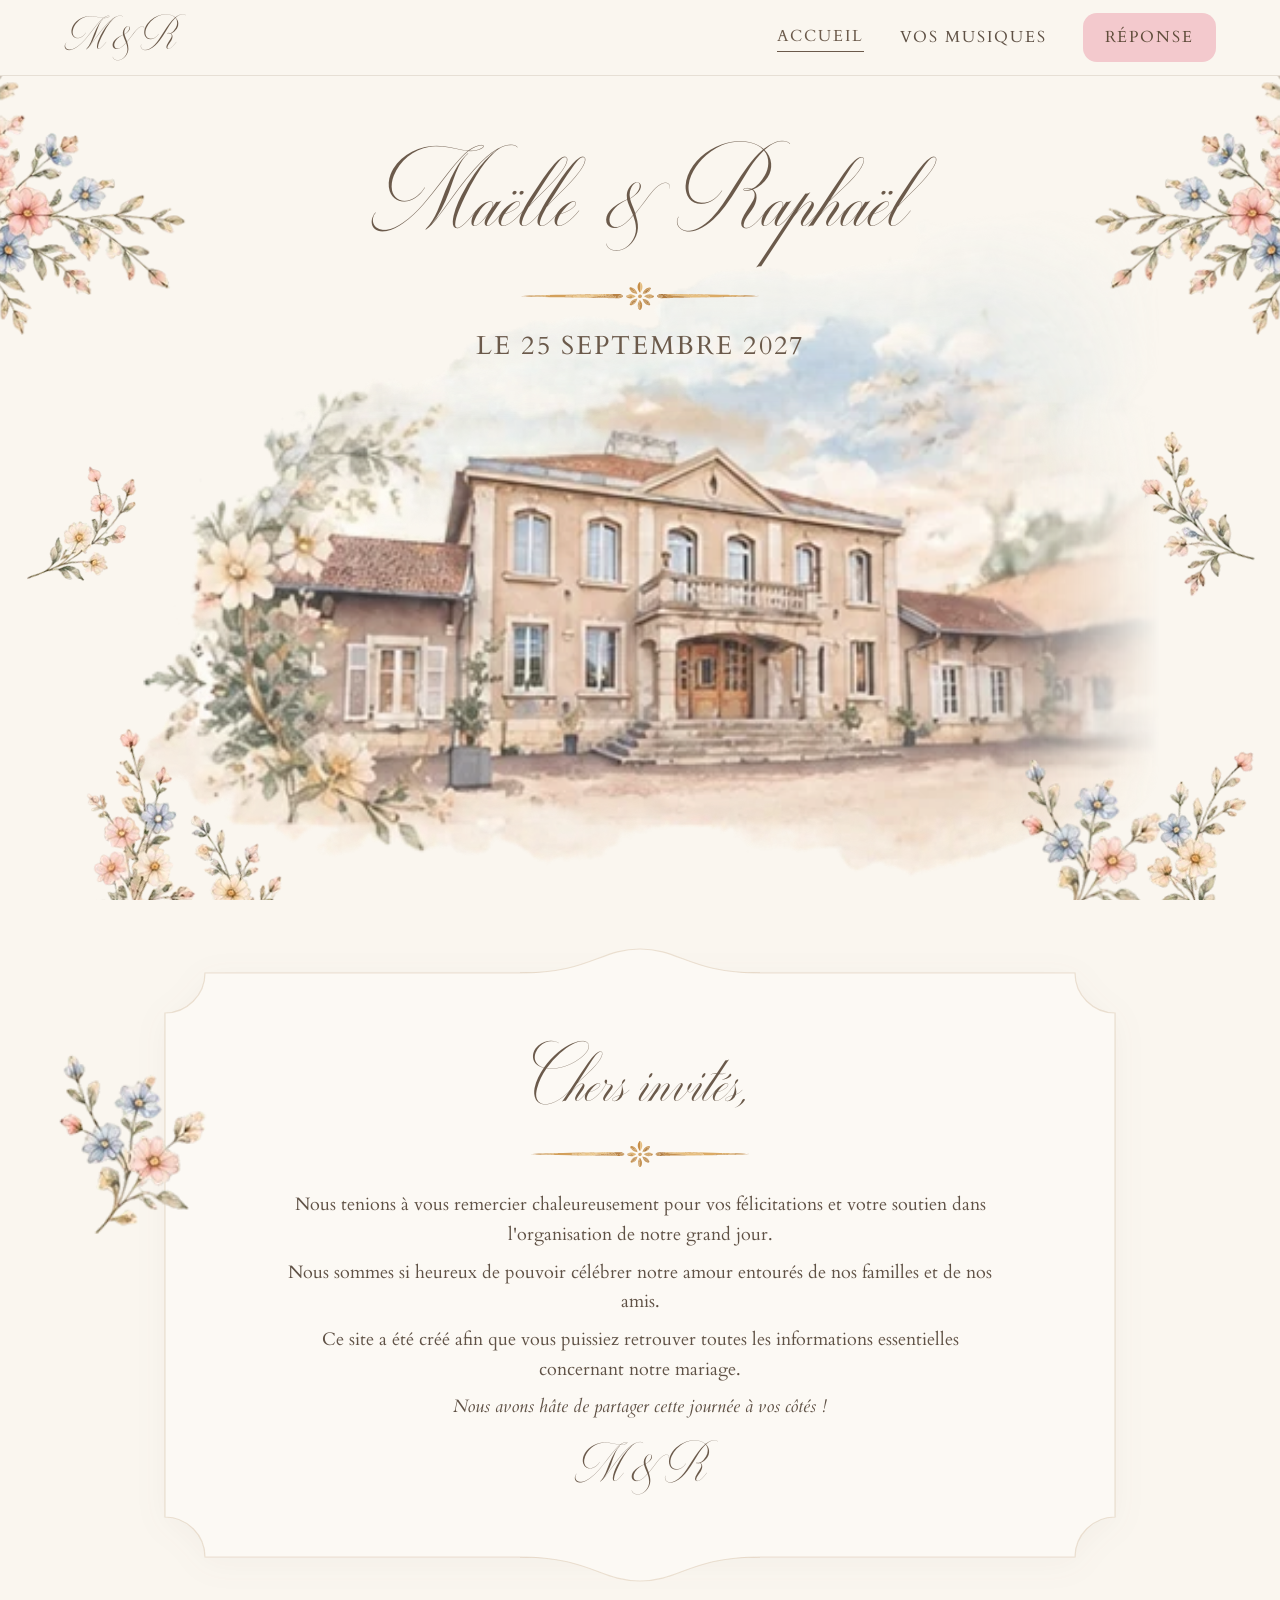
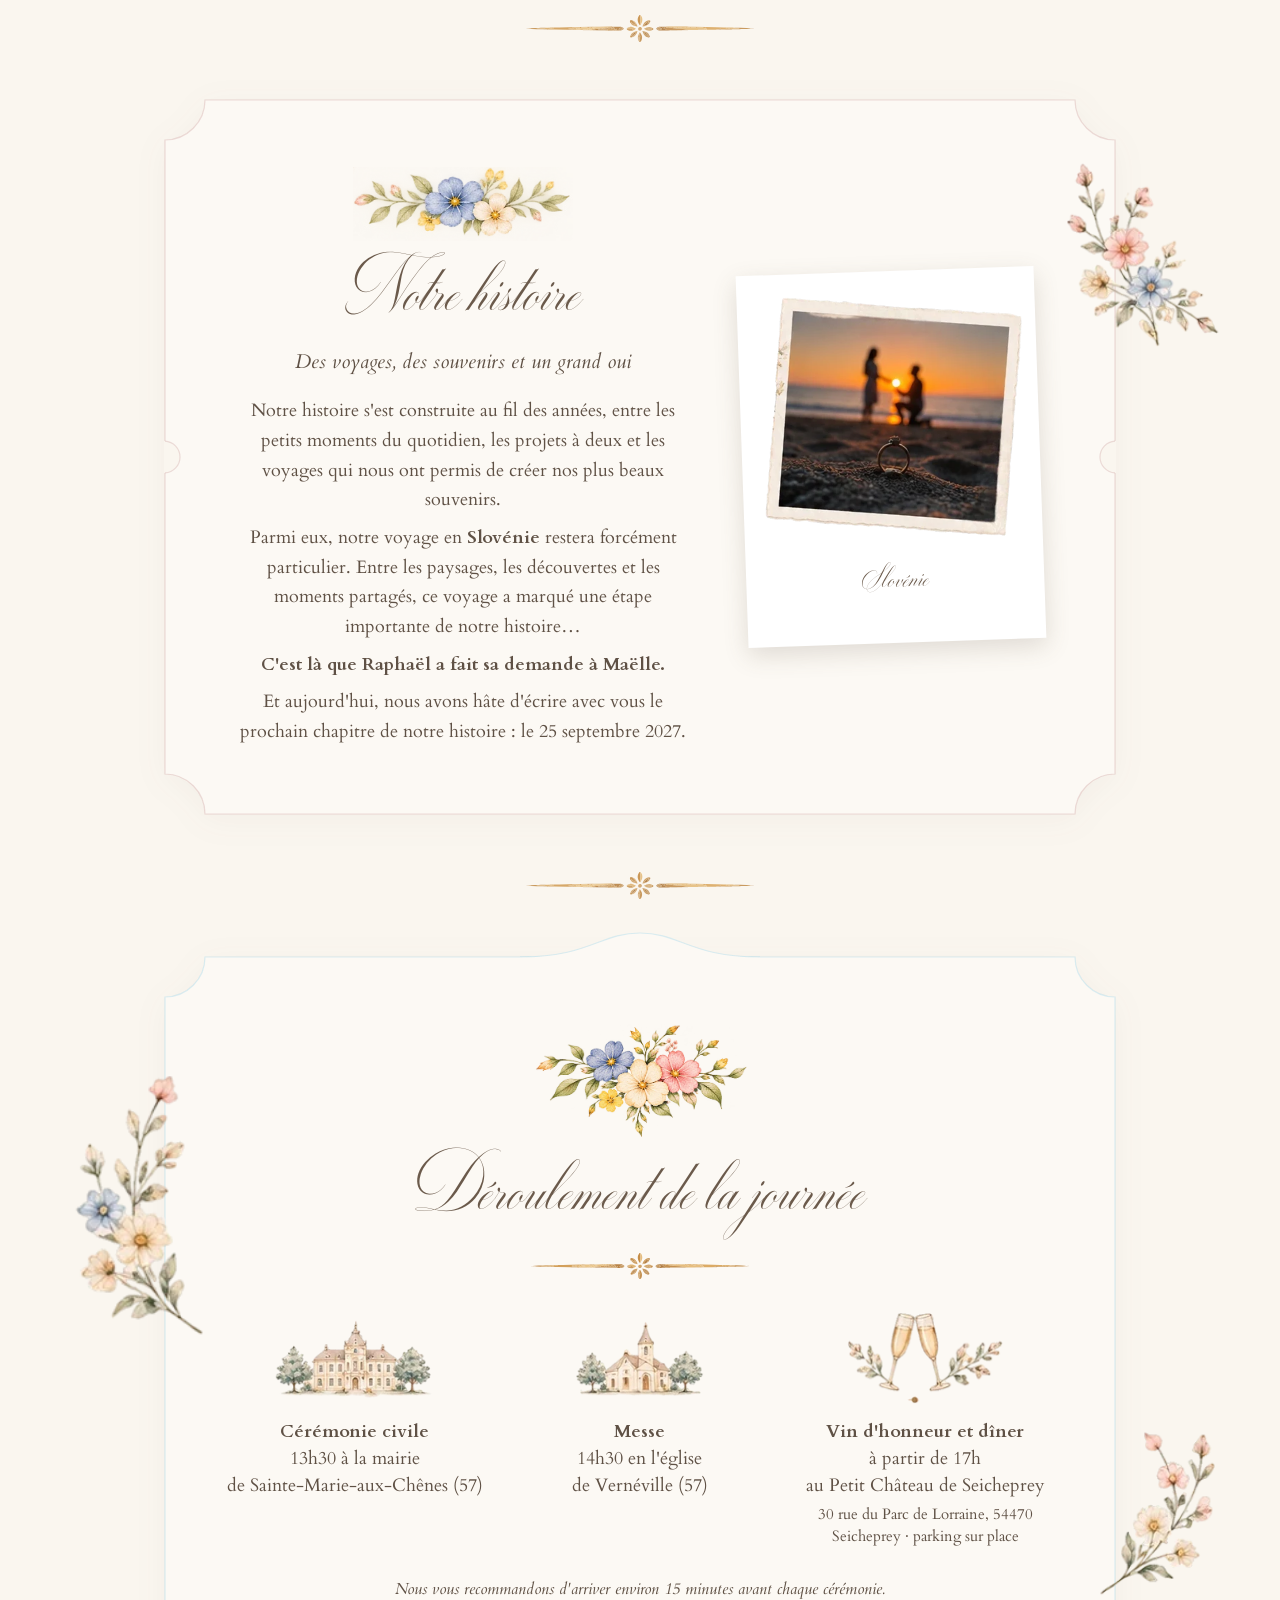
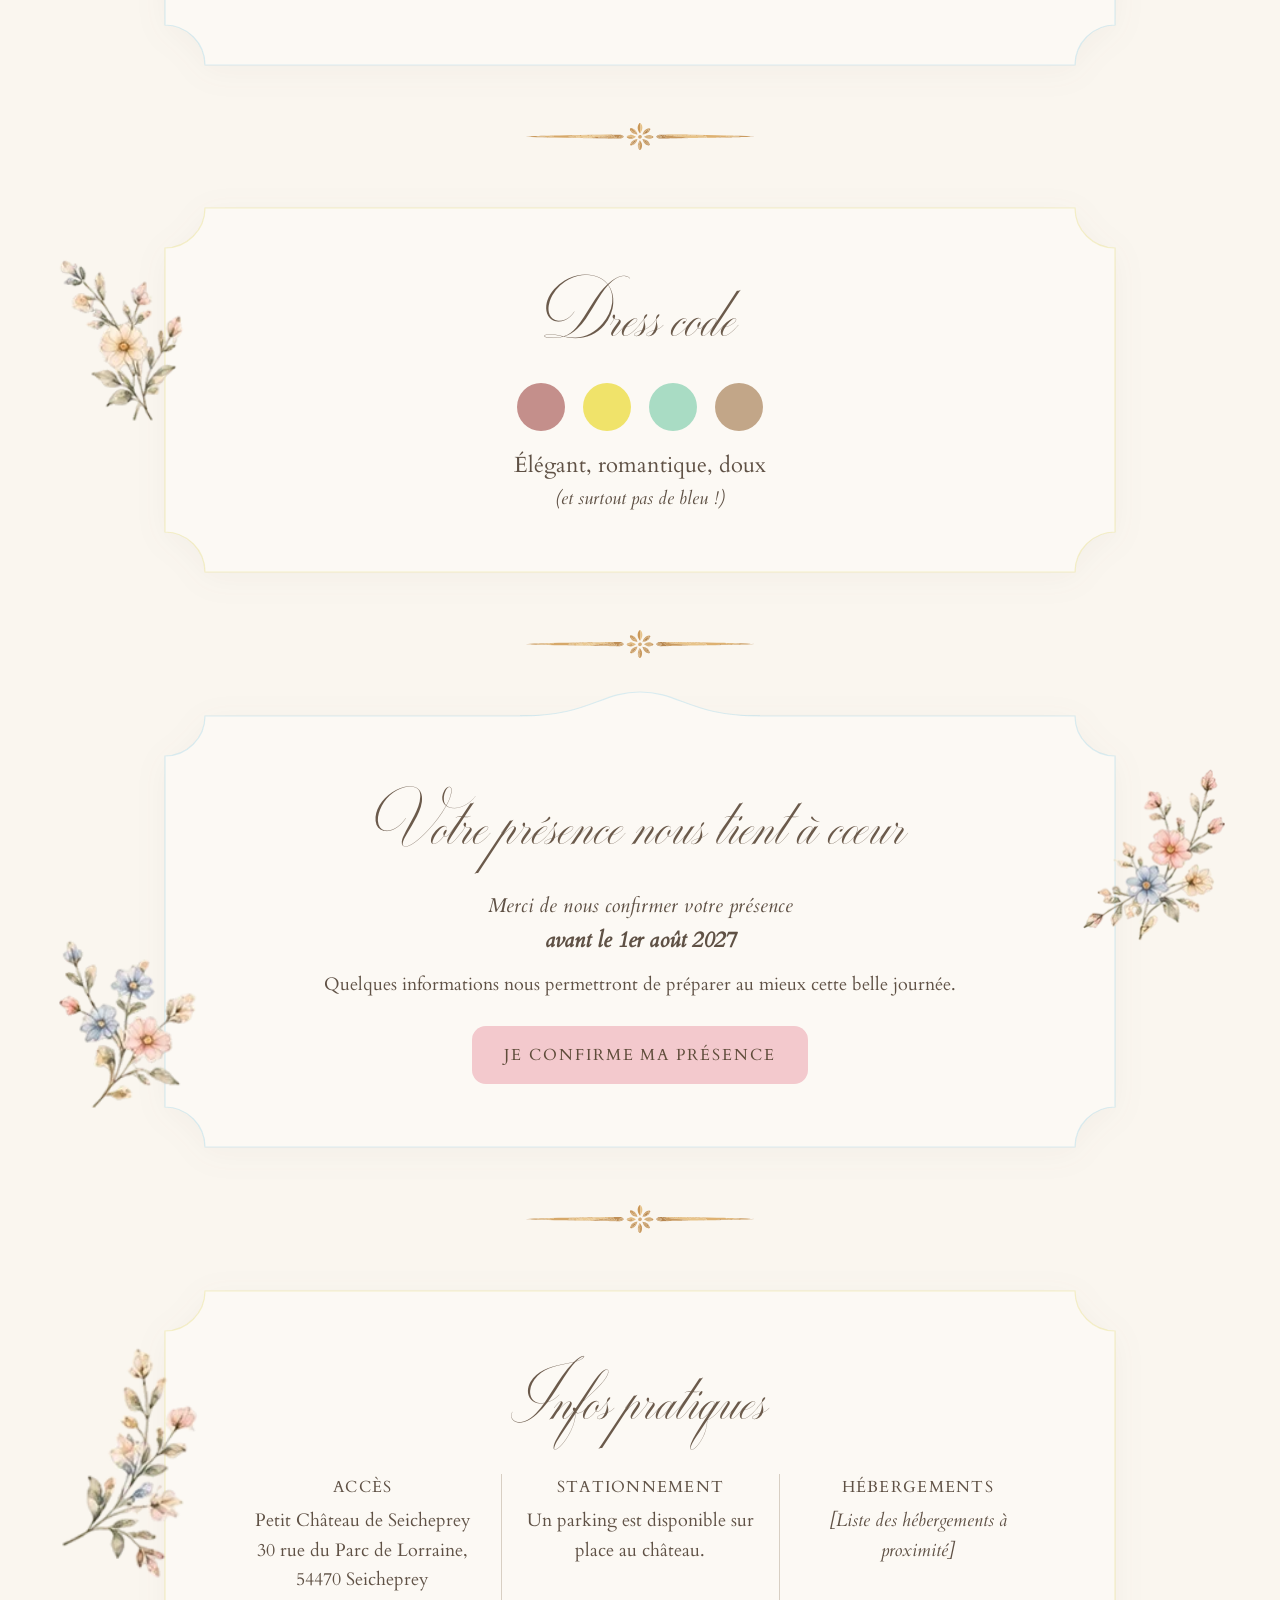
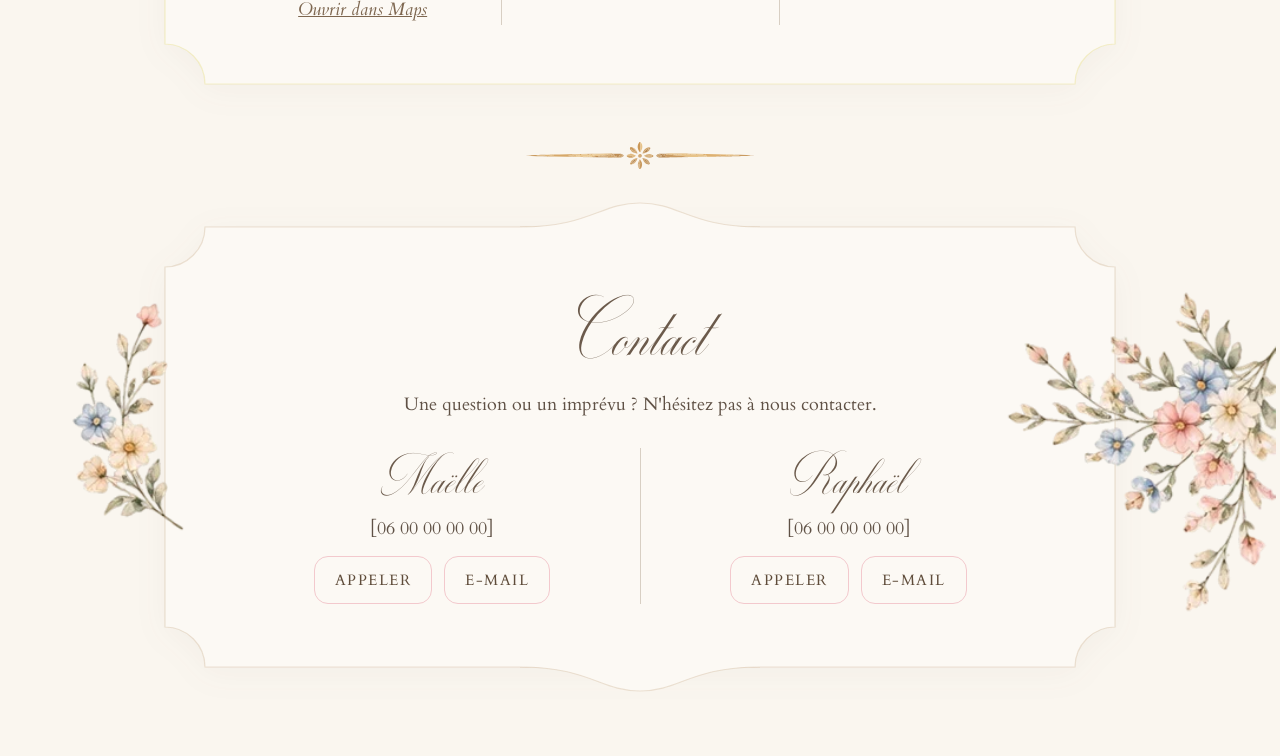
==== index.html @ 8eb6a325 "feat(accueil): show the chateau as a large faded background Co-Authored-By: Claude Opus 5.5 <noreply" ====
<!doctype html>
<html lang="fr">
<head>
<meta charset="utf-8">
<meta name="viewport" content="width=device-width, initial-scale=1">
<title>Maëlle &amp; Raphaël — 25 septembre 2027</title>
<meta name="description" content="Mariage de Maëlle et Raphaël le 25 septembre 2027 : programme, infos pratiques et réponse.">
<link rel="preconnect" href="https://fonts.googleapis.com">
<link rel="preconnect" href="https://fonts.gstatic.com" crossorigin>
<link rel="stylesheet" href="https://fonts.googleapis.com/css2?family=Cardo:ital,wght@0,400;0,700;1,400&amp;display=swap">
<link rel="stylesheet" href="./css/style.css">
<script src="./js/main.js" defer></script>
</head>
<body>

<header class="entete">
  <a class="logo" href="index.html" aria-label="Accueil — Maëlle et Raphaël">M &amp; R</a>
  <nav class="nav-desktop" aria-label="Navigation principale">
    <a href="index.html" aria-current="page">ACCUEIL</a>
    <a href="musiques.html">VOS MUSIQUES</a>
    <a class="bouton" href="rsvp.html">RÉPONSE</a>
  </nav>
  <button class="bouton-menu" type="button" aria-expanded="false" aria-controls="menu-mobile" aria-label="Ouvrir le menu">
    <svg class="icone-ouvrir" width="24" height="24" viewBox="0 0 24 24" fill="none" stroke="currentColor" stroke-width="1.4" aria-hidden="true"><path d="M3 7h18M3 12h18M3 17h18"/></svg>
    <svg class="icone-fermer" width="24" height="24" viewBox="0 0 24 24" fill="none" stroke="currentColor" stroke-width="1.4" aria-hidden="true"><path d="M6 6l12 12M18 6L6 18"/></svg>
  </button>
</header>

<div class="menu-mobile" id="menu-mobile" hidden>
  <nav class="carte" aria-label="Menu">
    <img class="ornement" src="./assets/img/fleurs-couronne.webp" alt="">
    <a class="lien-menu" href="index.html" aria-current="page">Accueil</a>
    <img class="separateur" src="./assets/img/separateur.svg" alt="">
    <a class="lien-menu" href="musiques.html">Vos musiques</a>
    <a class="bouton" href="rsvp.html">Réponse</a>
    <p class="manuscrit pied-menu">Maëlle &amp; Raphaël</p>
    <p class="date-menu">LE 25 SEPTEMBRE 2027</p>
  </nav>
</div>

<!-- Accueil plein écran -->
<section class="hero-plein" aria-labelledby="titre-accueil">
  <img class="chateau-fond" src="./assets/img/chateau-seicheprey.webp" alt="Aquarelle du Petit Château de Seicheprey, lieu de la réception" width="493" height="327">
  <img class="fleur f-hg" src="./assets/img/fleurs-angle.webp" alt="">
  <img class="fleur f-hd" src="./assets/img/fleurs-angle.webp" alt="">
  <img class="fleur f-mg" src="./assets/img/fleurs-tige-creme.webp" alt="">
  <img class="fleur f-md" src="./assets/img/fleurs-branche.webp" alt="">
  <img class="fleur f-bg" src="./assets/img/fleurs-tige-rose.webp" alt="">
  <img class="fleur f-bg2" src="./assets/img/fleurs-tige-jaune.webp" alt="">
  <img class="fleur f-bd" src="./assets/img/fleurs-bouquet-bleu.webp" alt="">
  <img class="fleur f-bd2" src="./assets/img/fleurs-tige-blanche.webp" alt="">
  <div class="hero-centre">
    <h1 class="manuscrit titre-hero" id="titre-accueil">Maëlle <span class="esperluette">&amp;</span> Raphaël</h1>
    <img class="separateur" src="./assets/img/separateur.svg" alt="">
    <p class="date">LE 25 SEPTEMBRE 2027</p>
  </div>
</section>

<main class="contenu">

  <!-- Chers invités -->
  <section class="carte invites liseret-sable">
    <img class="deco" src="./assets/img/fleurs-bouquet-bleu.webp" alt="" style="--w:68px;--l:-46px;--b:6px;--dw:160px;--dl:-135px;--dt:60px;--db:auto">
    <h2 class="manuscrit titre-l">Chers invités,</h2>
    <img class="separateur" src="./assets/img/separateur.svg" alt="">
    <div class="paragraphes">
      <p>Nous tenions à vous remercier chaleureusement pour vos félicitations et votre soutien dans l'organisation de notre grand jour.</p>
      <p>Nous sommes si heureux de pouvoir célébrer notre amour entourés de nos familles et de nos amis.</p>
      <p>Ce site a été créé afin que vous puissiez retrouver toutes les informations essentielles concernant notre mariage.</p>
      <p class="italique">Nous avons hâte de partager cette journée à vos côtés !</p>
    </div>
    <p class="manuscrit signature">M &amp; R</p>
  </section>
  <img class="separateur-section" src="./assets/img/separateur.svg" alt="">

  <!-- Notre histoire -->
  <section class="carte histoire liseret-rose">
    <img class="deco" src="./assets/img/fleurs-bouquet-rose.webp" alt="" style="--w:72px;--r:-48px;--t:-14px;--dw:170px;--dr:-135px;--dt:40px">
    <div class="histoire-texte">
      <img class="guirlande" src="./assets/img/fleurs-guirlande.webp" alt="">
      <h2 class="manuscrit titre-l">Notre histoire</h2>
      <p class="sous-titre">Des voyages, des souvenirs et un grand oui</p>
      <div class="paragraphes">
        <p>Notre histoire s'est construite au fil des années, entre les petits moments du quotidien, les projets à deux et les voyages qui nous ont permis de créer nos plus beaux souvenirs.</p>
        <p>Parmi eux, notre voyage en <strong>Slovénie</strong> restera forcément particulier. Entre les paysages, les découvertes et les moments partagés, ce voyage a marqué une étape importante de notre histoire…</p>
        <p><strong>C'est là que Raphaël a fait sa demande à Maëlle.</strong></p>
        <p>Et aujourd'hui, nous avons hâte d'écrire avec vous le prochain chapitre de notre histoire : le 25 septembre 2027.</p>
      </div>
    </div>
    <figure class="polaroid">
      <img src="./assets/img/photo-demande.webp" alt="Raphaël fait sa demande à Maëlle sur une plage au coucher du soleil" width="394" height="385">
      <figcaption class="manuscrit">Slovénie</figcaption>
    </figure>
  </section>
  <img class="separateur-section" src="./assets/img/separateur.svg" alt="">

  <!-- Déroulement -->
  <section class="carte deroulement liseret-bleu">
    <img class="deco" src="./assets/img/fleurs-tige-blanche.webp" alt="" style="--w:66px;--l:-46px;--t:-10px;--dw:160px;--dl:-135px;--dt:80px">
    <img class="deco deco--desktop" src="./assets/img/fleurs-tige-creme.webp" alt="" style="--w:150px;--dr:-135px;--db:40px">
    <img class="ornement" src="./assets/img/fleurs-couronne.webp" alt="">
    <h2 class="manuscrit titre-l">Déroulement de la journée</h2>
    <img class="separateur" src="./assets/img/separateur.svg" alt="">
    <ol class="etapes">
      <li class="etape">
        <img src="./assets/img/mairie.webp" alt="" width="217" height="116">
        <p><strong>Cérémonie civile</strong><br>13h30 à la mairie<br>de Sainte-Marie-aux-Chênes (57)</p>
      </li>
      <li class="etape">
        <img src="./assets/img/eglise.webp" alt="" width="178" height="116">
        <p><strong>Messe</strong><br>14h30 en l'église<br>de Vernéville (57)</p>
      </li>
      <li class="etape">
        <img src="./assets/img/coupes-champagne.webp" alt="" width="159" height="97">
        <p><strong>Vin d'honneur et dîner</strong><br>à partir de 17h<br>au Petit Château de Seicheprey<br><span class="adresse">30 rue du Parc de Lorraine, 54470 Seicheprey · parking sur place</span></p>
      </li>
    </ol>
    <p class="conseil">Nous vous recommandons d'arriver environ 15 minutes avant chaque cérémonie.</p>
  </section>
  <img class="separateur-section" src="./assets/img/separateur.svg" alt="">

  <!-- Dress code -->
  <section class="carte dress-code liseret-jaune">
    <img class="deco" src="./assets/img/fleurs-tige-jaune.webp" alt="" style="--w:58px;--l:-42px;--t:-10px;--dw:140px;--dl:-135px;--dt:20px">
    <h2 class="manuscrit titre-l">Dress code</h2>
    <ul class="palette" aria-label="Couleurs suggérées">
      <li style="--c:#c48f8b" title="Vieux rose"><span class="visually-hidden">Vieux rose</span></li>
      <li style="--c:#f0e36a" title="Jaune pâle"><span class="visually-hidden">Jaune pâle</span></li>
      <li style="--c:#a9dcc4" title="Vert d'eau"><span class="visually-hidden">Vert d'eau</span></li>
      <li style="--c:#c2a688" title="Taupe"><span class="visually-hidden">Taupe</span></li>
    </ul>
    <p class="ton">Élégant, romantique, doux</p>
    <p class="italique">(et surtout pas de bleu !)</p>
  </section>
  <img class="separateur-section" src="./assets/img/separateur.svg" alt="">

  <!-- Votre présence -->
  <section class="carte presence liseret-bleu">
    <img class="deco deco--mobile" src="./assets/img/fleurs-tige-rose.webp" alt="" style="--w:72px;--r:-48px;--t:-16px">
    <img class="deco deco--desktop" src="./assets/img/fleurs-bouquet-rose.webp" alt="" style="--w:160px;--dr:-135px;--dt:30px;--dtr:scaleX(-1)">
    <img class="deco deco--desktop" src="./assets/img/fleurs-bouquet-bleu.webp" alt="" style="--w:150px;--dl:-135px;--db:20px">
    <h2 class="manuscrit">Votre présence nous tient à cœur</h2>
    <p class="rappel">Merci de nous confirmer votre présence</p>
    <p class="echeance">avant le 1er août 2027</p>
    <p class="details">Quelques informations nous permettront de préparer au mieux cette belle journée.</p>
    <a class="bouton" href="rsvp.html">Je confirme ma présence</a>
  </section>
  <img class="separateur-section" src="./assets/img/separateur.svg" alt="">

  <!-- Infos pratiques -->
  <section class="carte infos liseret-jaune">
    <img class="deco" src="./assets/img/fleurs-branche.webp" alt="" style="--w:66px;--l:-44px;--b:0;--tr:scaleX(-1);--dw:160px;--dl:-135px;--dt:30px;--db:auto">
    <h2 class="manuscrit titre-l">Infos pratiques</h2>
    <div class="infos-liste">
      <div class="info">
        <h3>ACCÈS</h3>
        <p>Petit Château de Seicheprey<br>30 rue du Parc de Lorraine, 54470 Seicheprey</p>
        <a class="italique" href="https://maps.google.com/?q=30+rue+du+Parc+de+Lorraine+54470+Seicheprey" target="_blank" rel="noopener">Ouvrir dans Maps</a>
      </div>
      <div class="info">
        <h3>STATIONNEMENT</h3>
        <p>Un parking est disponible sur place au château.</p>
      </div>
      <div class="info">
        <h3>HÉBERGEMENTS</h3>
        <p class="italique">[Liste des hébergements à proximité]</p>
      </div>
    </div>
  </section>
  <img class="separateur-section" src="./assets/img/separateur.svg" alt="">

  <!-- Contact -->
  <section class="carte contact liseret-sable">
    <img class="deco" src="./assets/img/fleurs-angle.webp" alt="" style="--w:120px;--r:-60px;--b:-40px;--tr:rotate(180deg);--dw:280px;--dr:-180px">
    <img class="deco deco--desktop" src="./assets/img/fleurs-tige-blanche.webp" alt="" style="--w:140px;--dl:-135px;--dt:40px">
    <h2 class="manuscrit titre-l">Contact</h2>
    <p class="intro">Une question ou un imprévu ? N'hésitez pas à nous contacter.</p>
    <div class="contacts">
      <div class="personne">
        <p class="manuscrit prenom">Maëlle</p>
        <p>[06 00 00 00 00]</p>
        <div class="actions">
          <a class="bouton-contour" href="tel:+33600000000">APPELER</a>
          <a class="bouton-contour" href="mailto:maelle@exemple.fr">E-MAIL</a>
        </div>
      </div>
      <div class="personne">
        <p class="manuscrit prenom">Raphaël</p>
        <p>[06 00 00 00 00]</p>
        <div class="actions">
          <a class="bouton-contour" href="tel:+33600000000">APPELER</a>
          <a class="bouton-contour" href="mailto:raphael@exemple.fr">E-MAIL</a>
        </div>
      </div>
    </div>
  </section>

</main>

</body>
</html>
---- css/style.css ----
/* ==========================================================================
   Site faire-part — Maëlle & Raphaël
   Feuille de style du site, d'après la maquette V3 (fond blanc cassé).
   Mobile d'abord ; la mise en page desktop s'active à partir de 900px.
   ========================================================================== */

@font-face {
  font-family: 'Milton Two';
  src: url('../assets/fonts/milton-two.otf') format('opentype');
  font-display: swap;
}

:root {
  --fond: #faf6ef;          /* V3 : blanc cassé (V2 : #ffffff) */
  --texte: #5f5145;
  --titre: #6b5a4b;
  --lien: #7d664f;
  --lien-survol: #5f4c3a;
  --bouton: #f3c9cd;        /* rose poudré */
  --texte-bouton: #5f4c3a;
  --bordure: #cfc4b6;
  --filet: #d8cfc3;
  --filet-entete: #e6dfd5;
  --placeholder: #968a7e;
  --champ: #ffffff;

  --manuscrit: 'Milton Two', cursive;
  --serif: 'Cardo', Georgia, serif;

  --cadre: 28px;            /* bordure transparente des cartes (marge des décors) */
}

*, *::before, *::after { box-sizing: border-box; }

html { -webkit-text-size-adjust: 100%; }

body {
  margin: 0;
  background: var(--fond);
  color: var(--texte);
  font-family: var(--serif);
  font-size: 16px;
  line-height: 1.6;
  overflow-x: hidden;
}

img { max-width: 100%; height: auto; }

a { color: var(--lien); }
a:hover { color: var(--lien-survol); }

:focus-visible { outline: 2px solid var(--texte-bouton); outline-offset: 3px; }

p { margin: 0; }

.visually-hidden {
  position: absolute !important;
  width: 1px; height: 1px;
  overflow: hidden; clip: rect(0 0 0 0);
  white-space: nowrap;
}

/* --------------------------------------------------------------------------
   Typographie
   -------------------------------------------------------------------------- */

.manuscrit {
  font-family: var(--manuscrit);
  font-weight: 400;
  line-height: 1;
  color: var(--titre);
}

h1, h2 { margin: 0; }
.titre-xl { font-size: 80px; }
.titre-l  { font-size: 67px; }
.titre-m  { font-size: 46px; }
.signature { font-size: 46px; margin-top: 14px; }

.petites-caps {
  font-size: 14px;
  letter-spacing: 0.1em;
  text-transform: uppercase;
}

.italique { font-style: italic; }

/* --------------------------------------------------------------------------
   En-tête et navigation
   -------------------------------------------------------------------------- */

.entete {
  position: sticky;
  top: 0;
  z-index: 20;
  height: 56px;
  display: flex;
  align-items: center;
  justify-content: space-between;
  padding: 0 20px;
  background: var(--fond);
  border-bottom: 1px solid var(--filet-entete);
}

.logo {
  font-family: var(--manuscrit);
  font-size: 39px;
  line-height: 1;
  color: var(--titre);
  text-decoration: none;
}
.logo:hover { color: var(--titre); }

.nav-desktop { display: none; }

.bouton-menu {
  width: 44px; height: 44px;
  display: flex; align-items: center; justify-content: center;
  padding: 0;
  border: 0;
  background: transparent;
  color: var(--titre);
  cursor: pointer;
}
.bouton-menu .icone-fermer { display: none; }
.bouton-menu[aria-expanded="true"] .icone-ouvrir { display: none; }
.bouton-menu[aria-expanded="true"] .icone-fermer { display: block; }

/* Menu plein écran (mobile) */
.menu-mobile {
  position: fixed;
  inset: 56px 0 0 0;
  z-index: 15;
  display: flex;
  padding: 18px 14px 24px;
  background: var(--fond);
  overflow-y: auto;
}
.menu-mobile[hidden] { display: none; }

.menu-mobile .carte {
  flex-grow: 1;
  gap: 6px;
  padding: 30px 8px 28px;
}
.menu-mobile .ornement { width: 200px; margin-bottom: 18px; }
.menu-mobile .lien-menu {
  display: block;
  padding: 12px 24px;
  font-family: var(--manuscrit);
  font-size: 51px;
  line-height: 1;
  color: var(--titre);
  text-decoration: none;
}
.menu-mobile .separateur { width: 150px; margin: 4px 0; }
.menu-mobile .bouton { margin-top: 22px; padding: 14px 36px; font-size: 16px; letter-spacing: 0.14em; }
.menu-mobile .pied-menu { margin-top: auto; padding-top: 24px; font-size: 41px; }
.menu-mobile .date-menu { margin-top: 6px; font-size: 15px; letter-spacing: 0.04em; }

body.menu-ouvert { overflow: hidden; }

/* --------------------------------------------------------------------------
   Mise en page
   -------------------------------------------------------------------------- */

.contenu {
  display: flex;
  flex-direction: column;
  align-items: center;
  gap: 18px;
  padding: 18px 14px 32px;
  overflow-x: clip;
}

.carte {
  position: relative;
  z-index: 0;
  width: 100%;
  border: var(--cadre) solid transparent;
  display: flex;
  flex-direction: column;
  align-items: center;
  text-align: center;
}

.separateur-section {
  width: 150px;
  opacity: 0.9;
}

.separateur { display: block; }

/* Décors floraux : position mobile par défaut, desktop via les variables --d* */
.deco {
  position: absolute;
  z-index: -1;
  pointer-events: none;
  width: var(--w);
  left: var(--l, auto);
  right: var(--r, auto);
  top: var(--t, auto);
  bottom: var(--b, auto);
  transform: var(--tr, none);
}
.deco--desktop { display: none; }

.retour { font-style: italic; }

.paragraphes { display: flex; flex-direction: column; gap: 10px; }

/* --------------------------------------------------------------------------
   Boutons
   -------------------------------------------------------------------------- */

.bouton {
  display: inline-flex;
  align-items: center;
  justify-content: center;
  gap: 10px;
  padding: 14px 26px;
  border: 0;
  border-radius: 14px;
  background: var(--bouton);
  color: var(--texte-bouton);
  font-family: inherit;
  font-size: 15px;
  letter-spacing: 0.12em;
  text-decoration: none;
  text-transform: uppercase;
  cursor: pointer;
}
.bouton:hover { color: var(--texte-bouton); filter: brightness(0.96); }

.bouton-contour {
  padding: 10px 18px;
  border-radius: 14px;
  border: 1px solid var(--bouton);
  color: var(--texte-bouton);
  font-size: 14px;
  letter-spacing: 0.1em;
  text-decoration: none;
}
.bouton-contour:hover { color: var(--texte-bouton); background: color-mix(in srgb, var(--bouton) 25%, transparent); }

/* --------------------------------------------------------------------------
   Accueil
   -------------------------------------------------------------------------- */

/* Accueil plein écran : titre, château et fleurs qui encadrent toute la page */
.hero-plein {
  position: relative;
  overflow: hidden;
  isolation: isolate;
  min-height: calc(100svh - 56px);
  display: flex;
  align-items: flex-start;
  justify-content: center;
  padding: 64px 20px 0;
  text-align: center;
}
/* Château en fond, ancré en bas et fondu vers le haut pour laisser respirer le titre */
.chateau-fond {
  position: absolute;
  z-index: -2;
  left: 50%;
  bottom: 0;
  width: 150%;
  max-width: none;
  transform: translateX(-50%);
  opacity: 0.9;
  -webkit-mask-image: linear-gradient(to bottom, transparent 0%, #000 32%), linear-gradient(to right, #000 82%, transparent 99%);
  -webkit-mask-composite: source-in;
  mask-image: linear-gradient(to bottom, transparent 0%, #000 32%), linear-gradient(to right, #000 82%, transparent 99%);
  mask-composite: intersect;
  pointer-events: none;
}
.hero-centre { display: flex; flex-direction: column; align-items: center; }
.titre-hero { font-size: 76px; line-height: 0.95; }
.titre-hero .esperluette { display: block; font-size: 0.7em; margin: 4px 0; }
.hero-plein .separateur { width: 160px; margin: 18px 0 12px; }
.hero-plein .date { font-size: 20px; letter-spacing: 0.08em; color: var(--titre); }

.fleur { position: absolute; z-index: -1; pointer-events: none; height: auto; }
.f-hg  { width: 150px; left: -34px;  top: -30px; }
.f-hd  { width: 150px; right: -34px; top: -30px; transform: scaleX(-1); }
.f-mg  { width: 62px;  left: -16px;  top: 44%; transform: rotate(14deg); }
.f-md  { width: 62px;  right: -14px; top: 40%; transform: rotate(-12deg); }
.f-bg  { width: 78px;  left: -6px;   bottom: -22px; transform: rotate(-16deg); }
.f-bg2 { width: 66px;  left: 50px;   bottom: -36px; transform: rotate(10deg); }
.f-bd  { width: 92px;  right: 8px;   bottom: -14px; }
.f-bd2 { width: 64px;  right: -16px; bottom: -12px; transform: rotate(18deg); }

.invites { padding: 30px 8px 26px; }
.invites .separateur { width: 170px; margin: 10px 0 18px; }

.histoire { padding: 30px 8px 30px; }
.histoire-texte { display: flex; flex-direction: column; align-items: center; }
.histoire .guirlande { width: 200px; margin-bottom: 4px; }
.histoire .sous-titre { margin: 8px 0 18px; font-style: italic; font-size: 17px; }

.polaroid {
  margin: 26px 0 0;
  padding: 10px 10px 34px;
  background: #ffffff;
  box-shadow: 0 6px 18px rgba(95, 81, 69, 0.18);
  transform: rotate(-2deg);
}
.polaroid img { display: block; width: 240px; }
.polaroid figcaption { margin-top: 8px; font-size: 30px; }

.deroulement { padding: 30px 6px 28px; }
.deroulement .ornement { width: 190px; margin-bottom: 4px; }
.deroulement .separateur { width: 170px; margin: 14px 0 20px; }

.etapes {
  list-style: none;
  margin: 0; padding: 0;
  width: 100%;
  display: flex;
  flex-direction: column;
  gap: 22px;
  text-align: left;
}
.etape { display: flex; align-items: center; gap: 14px; }
.etape img { width: 100px; flex-shrink: 0; }
.etape p { line-height: 1.45; }
.etape .adresse { font-size: 14px; }
.deroulement .conseil { margin-top: 22px; font-style: italic; font-size: 15px; }

.dress-code { padding: 30px 8px 26px; }
.palette {
  list-style: none;
  display: flex;
  gap: 14px;
  margin: 16px 0 14px;
  padding: 0;
}
.palette li {
  width: 36px; height: 36px;
  border-radius: 50%;
  background: var(--c);
}
.dress-code .ton { font-size: 18px; }

.presence { padding: 30px 8px 30px; }
.presence h2 { font-size: 60px; }
.presence .rappel { margin-top: 16px; font-style: italic; }
.presence .echeance { font-style: italic; font-weight: 700; font-size: 18px; }
.presence .details { margin: 12px 0 22px; }

.infos { padding: 30px 6px 26px; }
.infos-liste {
  width: 100%;
  margin-top: 18px;
  display: flex;
  flex-direction: column;
  gap: 18px;
}
.info + .info::before {
  content: "";
  display: block;
  width: 60px; height: 1px;
  margin: 0 auto 18px;
  background: var(--filet);
}
.info h3 {
  margin: 0 0 4px;
  font-size: 15px;
  font-weight: 400;
  letter-spacing: 0.08em;
}

.contact { padding: 30px 6px 28px; }
.contact .intro { margin: 8px 0 20px; }
.contacts { width: 100%; display: flex; flex-direction: column; gap: 20px; }
.personne { display: flex; flex-direction: column; align-items: center; gap: 2px; }
.personne .prenom { font-size: 48px; }
.personne .actions { display: flex; gap: 10px; margin-top: 8px; }

/* --------------------------------------------------------------------------
   Formulaires (RSVP, musiques)
   -------------------------------------------------------------------------- */

.formulaire {
  width: 100%;
  display: flex;
  flex-direction: column;
  gap: 20px;
  text-align: left;
}

.champ { display: flex; flex-direction: column; gap: 6px; }
.champ .aide { font-size: 14px; font-style: italic; }

.saisie {
  width: 100%;
  font-family: inherit;
  font-size: 17px;
  color: var(--texte);
  background: var(--champ);
  border: 1px solid var(--bordure);
  border-radius: 10px;
  padding: 12px 14px;
}
.saisie::placeholder { color: var(--placeholder); }
textarea.saisie { min-height: 110px; resize: vertical; }

fieldset { border: 0; padding: 0; margin: 0; min-width: 0; }
legend { padding: 0; margin-bottom: 8px; }

.choix {
  display: grid;
  grid-template-columns: repeat(2, minmax(0, 1fr));
  gap: 10px;
}
.choix input { position: absolute; opacity: 0; pointer-events: none; }
.choix label {
  display: flex;
  align-items: center;
  justify-content: center;
  min-height: 48px;
  padding: 13px 8px;
  border-radius: 10px;
  border: 1px solid var(--bordure);
  background: var(--champ);
  font-size: 16px;
  line-height: 1.2;
  text-align: center;
  cursor: pointer;
}
.choix input:checked + label {
  background: var(--bouton);
  border-color: var(--bouton);
  color: var(--texte-bouton);
}
.choix input:focus-visible + label { outline: 2px solid var(--texte-bouton); outline-offset: 2px; }

.compteurs { display: flex; flex-direction: column; gap: 10px; }
.compteur {
  display: flex;
  align-items: center;
  justify-content: space-between;
  background: var(--champ);
  border: 1px solid var(--bordure);
  border-radius: 10px;
  padding: 6px 6px 6px 14px;
}
.compteur .libelle { font-size: 17px; line-height: 1.2; }
.compteur small { font-size: 13px; font-style: italic; }
.compteur .reglage { display: flex; align-items: center; gap: 2px; }
.compteur button {
  width: 44px; height: 44px;
  border-radius: 10px;
  border: 1px solid var(--bordure);
  background: transparent;
  color: var(--titre);
  font-size: 20px;
  cursor: pointer;
}
.compteur output { width: 34px; text-align: center; font-size: 20px; }

.si-present { display: flex; flex-direction: column; gap: 20px; }
.formulaire:has(#presence-non:checked) .si-present { display: none; }

.pied-formulaire {
  display: flex;
  flex-direction: column;
  align-items: center;
  gap: 24px;
  margin-top: 4px;
}
.pied-formulaire .retour { order: 2; }

/* --------------------------------------------------------------------------
   RSVP / Merci
   -------------------------------------------------------------------------- */

.carte-rsvp { padding: 26px 6px 28px; }
.carte-rsvp .ornement { width: 180px; }
.carte-rsvp h1 { margin-top: 4px; font-size: 69px; }
.carte-rsvp .rappel { margin-top: 10px; font-style: italic; }
.carte-rsvp .echeance { font-style: italic; font-weight: 700; margin-bottom: 4px; }
.carte-rsvp .foyer { font-size: 15px; margin-bottom: 22px; }

.merci { padding: 26px 8px 28px; }
.merci .ornement { width: 200px; }
.merci h1 { margin-top: 4px; font-size: 83px; }
.merci .confirmation { margin-top: 12px; font-size: 18px; font-weight: 700; }
.merci .message { margin-top: 10px; }

.danser { padding: 22px 8px 24px; }
.danser .accroche { font-size: 46px; }
.danser .message { margin: 10px 0 16px; }

.manquer { padding: 30px 8px 30px; }
.manquer .guirlande { width: 210px; }
.manquer h1 { margin-top: 8px; font-size: 69px; }
.manquer .separateur { width: 170px; margin: 14px 0 16px; }
.manquer .confirmation { font-size: 18px; font-weight: 700; }
.manquer .message { margin-top: 10px; }
.manquer .modifier { margin-top: 22px; font-size: 15px; font-style: italic; }

/* --------------------------------------------------------------------------
   Musiques
   -------------------------------------------------------------------------- */

.grille-musiques { width: 100%; display: flex; flex-direction: column; gap: 16px; align-items: center; }

.carte-musiques { padding: 26px 4px 26px; }
.carte-musiques .guirlande { width: 190px; }
.carte-musiques h1 { margin-top: 4px; font-size: 69px; }
.carte-musiques .intro { margin: 10px 0 20px; font-style: italic; }
.carte-musiques .formulaire { gap: 18px; }

.recherche {
  display: flex;
  align-items: center;
  gap: 10px;
  background: var(--champ);
  border: 1px solid var(--bordure);
  border-radius: 10px;
  padding: 0 8px 0 14px;
}
.recherche svg { flex-shrink: 0; }
.recherche input {
  flex-grow: 1;
  min-width: 0;
  border: 0;
  background: transparent;
  font-family: inherit;
  font-size: 17px;
  color: var(--texte);
  padding: 12px 0;
}
.recherche input::placeholder { color: var(--placeholder); }
.recherche input:focus { outline: none; }
.recherche:focus-within { outline: 2px solid var(--texte-bouton); outline-offset: 2px; }

.resultats {
  list-style: none;
  margin: 0; padding: 0;
  background: var(--champ);
  border: 1px solid #e0d7cb;
  border-radius: 10px;
  overflow: hidden;
}
.resultats[hidden] { display: none; }
.resultats li + li { border-top: 1px solid #f0ebe4; }
.resultats .aucun { padding: 12px 14px; font-style: italic; }

.morceau {
  display: flex;
  align-items: center;
  gap: 10px;
  padding: 8px 8px 8px 10px;
}
.morceau .pochette {
  width: 44px; height: 44px;
  flex-shrink: 0;
  border-radius: 6px;
  background: var(--c);
}
.morceau .infos-morceau { flex-grow: 1; min-width: 0; line-height: 1.25; }
.morceau .titre-morceau { font-weight: 700; font-size: 15px; }
.morceau .artiste { font-size: 14px; font-style: italic; }
.morceau .deja { margin-top: 2px; font-size: 12px; color: #8a6a66; }

.bouton-ajout {
  width: 44px; height: 44px;
  flex-shrink: 0;
  display: flex; align-items: center; justify-content: center;
  border-radius: 10px;
  border: 1px solid var(--bouton);
  background: transparent;
  color: var(--texte-bouton);
  cursor: pointer;
}
.bouton-ajout[aria-pressed="true"] { background: var(--bouton); border-color: var(--bouton); }

.source { font-size: 12px; text-align: center; font-style: italic; }

.selection { display: flex; flex-direction: column; gap: 8px; list-style: none; margin: 0; padding: 0; }
.selection .vide {
  padding: 14px;
  border: 1px dashed var(--bordure);
  border-radius: 10px;
  text-align: center;
  font-style: italic;
}
.selection .morceau {
  padding: 6px 4px 6px 8px;
  background: var(--champ);
  border: 1px solid #e0d7cb;
  border-radius: 10px;
}
.selection .pochette { width: 36px; height: 36px; }
.selection .artiste { font-size: 13px; }
.bouton-retirer {
  width: 44px; height: 44px;
  display: flex; align-items: center; justify-content: center;
  border: 0; border-radius: 10px;
  background: transparent;
  color: var(--texte);
  cursor: pointer;
}

.envoye { display: flex; flex-direction: column; align-items: center; gap: 6px; }
.envoye[hidden] { display: none; }
.envoye .grand-merci { font-size: 62px; }
.lien-bouton {
  margin-top: 6px;
  padding: 10px;
  border: 0;
  background: none;
  font-family: inherit;
  font-size: 16px;
  font-style: italic;
  color: var(--lien);
  text-decoration: underline;
  cursor: pointer;
}

.carte-proposees { padding: 24px 2px 22px; text-align: left; align-items: stretch; }
.carte-proposees .tete {
  display: flex;
  align-items: baseline;
  justify-content: space-between;
  gap: 12px;
  padding: 0 6px;
  margin-bottom: 10px;
}
.carte-proposees h2 { font-size: 46px; }
.carte-proposees .compte { font-size: 14px; font-style: italic; white-space: nowrap; }
.tableau { width: 100%; border-collapse: collapse; table-layout: fixed; }
.tableau th {
  padding: 8px 6px;
  font-size: 12px;
  font-weight: 400;
  letter-spacing: 0.08em;
  text-align: left;
  border-bottom: 1px solid var(--filet);
}
.tableau td {
  padding: 9px 6px;
  font-size: 14px;
  line-height: 1.3;
  vertical-align: top;
  border-top: 1px solid #efe9e1;
  overflow-wrap: anywhere;
}
.tableau td:first-child { font-weight: 700; }
.tableau td:nth-child(2) { font-style: italic; }

/* ==========================================================================
   Desktop (≥ 900px)
   ========================================================================== */

@media (min-width: 900px) {
  :root { --cadre: 44px; }

  body { font-size: 18px; line-height: 1.65; }

  .titre-xl { font-size: 132px; line-height: 0.95; }
  .titre-l  { font-size: 92px; }
  .signature { font-size: 60px; margin-top: 16px; }

  .entete { height: 76px; padding: 0 64px; }
  .logo { font-size: 51px; }
  .bouton-menu, .menu-mobile { display: none !important; }

  .nav-desktop {
    display: flex;
    align-items: center;
    gap: 36px;
    font-size: 16px;
    letter-spacing: 0.12em;
  }
  .nav-desktop a { color: var(--texte); text-decoration: none; }
  .nav-desktop a[aria-current="page"]:not(.bouton) {
    color: var(--titre);
    border-bottom: 1px solid var(--titre);
    padding-bottom: 2px;
  }
  .nav-desktop .bouton { padding: 11px 22px; font-size: 16px; color: var(--texte-bouton); }

  .contenu { gap: 32px; padding: 48px 24px 64px; }

  .carte { max-width: 1000px; }

  /* Liseré façon faire-part en desktop : filet fin coloré aux coins incurvés,
     dessiné en 9-slice pour que les coins ne se déforment pas. */
  .carte::before {
    content: "";
    position: absolute;
    z-index: -2;
    inset: -20px;
    border: 50px solid transparent;
    border-image: var(--liseret, url('../assets/cadres/sable.svg')) 50 fill / 50px stretch;
    filter: drop-shadow(0 6px 16px rgba(95, 81, 69, 0.045));
    pointer-events: none;
  }
  .liseret-rose  { --liseret: url('../assets/cadres/rose.svg'); }
  .liseret-jaune { --liseret: url('../assets/cadres/jaune.svg'); }
  .liseret-bleu  { --liseret: url('../assets/cadres/bleu.svg'); }

  /* Ornements propres à chaque couleur, comme sur le faire-part :
     sable = arches en haut et en bas, bleu = arche en haut, rose = encoches sur les côtés. */
  .liseret-sable::after,
  .liseret-bleu::after,
  .liseret-rose::after {
    content: "";
    position: absolute;
    z-index: -1;
    inset: -44px -20px;
    background-repeat: no-repeat;
    pointer-events: none;
  }
  .liseret-sable::after {
    background-image: url('../assets/cadres/arche-haut-sable.svg'), url('../assets/cadres/arche-bas-sable.svg');
    background-position: top center, bottom center;
  }
  .liseret-bleu::after {
    background-image: url('../assets/cadres/arche-haut-bleu.svg');
    background-position: top center;
  }
  .liseret-rose::after {
    inset: -20px;
    background-image: url('../assets/cadres/encoche-g-rose.svg'), url('../assets/cadres/encoche-d-rose.svg');
    background-position: left center, right center;
  }
  .menu-mobile .carte::before { content: none; }
  .carte--etroite { max-width: 820px; }

  .separateur-section { width: 230px; }

  .deco {
    width: var(--dw, var(--w));
    left: var(--dl, auto);
    right: var(--dr, auto);
    top: var(--dt, auto);
    bottom: var(--db, auto);
    transform: var(--dtr, var(--tr, none));
  }
  .deco--desktop { display: block; }
  .deco--mobile { display: none; }

  /* Accueil plein écran */
  .hero-plein { min-height: calc(100svh - 76px); padding: 7vh 200px 0; }
  .chateau-fond { width: min(1180px, 88vw, 118vh); }
  .titre-hero { font-size: clamp(110px, 10vw, 150px); white-space: nowrap; }
  .titre-hero .esperluette { display: inline; font-size: 0.8em; margin: 0 0.1em; }
  .hero-plein .separateur { width: 240px; margin: 20px 0 14px; }
  .hero-plein .date { font-size: 26px; }

  .f-hg  { width: clamp(230px, 20vw, 320px); left: -60px;  top: -50px; }
  .f-hd  { width: clamp(230px, 20vw, 320px); right: -60px; top: -50px; }
  .f-mg  { width: clamp(110px, 9vw, 150px);  left: 2vw;    top: 46%; }
  .f-md  { width: clamp(110px, 9vw, 150px);  right: 2vw;   top: 42%; }
  .f-bg  { width: clamp(130px, 11vw, 170px); left: 4vw;    bottom: -40px; }
  .f-bg2 { width: clamp(110px, 9vw, 140px);  left: calc(4vw + 120px); bottom: -60px; }
  .f-bd  { width: clamp(150px, 12vw, 190px); right: 9vw;   bottom: -30px; }
  .f-bd2 { width: clamp(110px, 9vw, 140px);  right: 2vw;   bottom: -30px; }

  .invites { padding: 44px 100px 40px; }
  .invites .separateur { width: 220px; margin: 12px 0 22px; }
  .paragraphes { gap: 8px; }

  .histoire {
    padding: 48px 56px;
    display: grid;
    grid-template-columns: minmax(0, 3fr) minmax(0, 2fr);
    gap: 56px;
    align-items: center;
  }
  .histoire .guirlande { width: 220px; margin-bottom: 4px; }
  .histoire .sous-titre { font-size: 20px; }
  .polaroid { margin: 0; justify-self: center; padding: 12px 12px 44px; box-shadow: 0 8px 24px rgba(95, 81, 69, 0.18); }
  .polaroid img { width: 320px; }
  .polaroid figcaption { margin-top: 10px; font-size: 39px; }

  .deroulement { padding: 44px 40px; }
  .deroulement .ornement { width: 240px; }
  .deroulement .separateur { width: 220px; margin: 16px 0 30px; }
  .etapes {
    display: grid;
    grid-template-columns: repeat(3, minmax(0, 1fr));
    gap: 24px;
    text-align: center;
  }
  .etape { flex-direction: column; gap: 12px; }
  .etape img { width: auto; height: 96px; }
  .etape p { line-height: 1.5; }
  .etape .adresse { display: block; margin-top: 4px; font-size: 15px; }
  .deroulement .conseil { margin-top: 28px; font-size: 16px; }

  .dress-code { padding: 44px 40px 40px; }
  .palette { gap: 18px; margin: 20px 0 16px; }
  .palette li { width: 48px; height: 48px; }
  .dress-code .ton { font-size: 22px; }

  .presence { padding: 44px 40px; }
  .presence h2 { font-size: 92px; }
  .presence .rappel { margin-top: 18px; font-size: 20px; }
  .presence .echeance { font-size: 22px; }
  .presence .details { margin: 12px 0 26px; }
  .presence .bouton { padding: 16px 32px; font-size: 16px; }

  .infos { padding: 44px 40px 40px; }
  .infos-liste {
    margin-top: 28px;
    display: grid;
    grid-template-columns: repeat(3, minmax(0, 1fr));
    gap: 0;
  }
  .info { padding: 0 22px; }
  .info + .info { border-left: 1px solid var(--filet); }
  .info + .info::before { display: none; }
  .info h3 { margin-bottom: 6px; font-size: 16px; }

  .contact { padding: 44px 40px; }
  .contact .intro { margin: 8px 0 28px; }
  .contacts { display: grid; grid-template-columns: repeat(2, minmax(0, 1fr)); gap: 0; }
  .personne + .personne { border-left: 1px solid var(--filet); }
  .personne .prenom { font-size: 64px; }
  .personne .actions { gap: 12px; margin-top: 10px; }
  .bouton-contour { padding: 11px 20px; font-size: 15px; }

  /* RSVP */
  .carte-rsvp { padding: 36px 56px 44px; }
  .carte-rsvp .ornement { width: 240px; }
  .carte-rsvp h1 { font-size: 97px; }
  .carte-rsvp .rappel { margin-top: 12px; }
  .carte-rsvp .foyer { font-size: 16px; margin-bottom: 30px; }
  .formulaire { gap: 24px; }
  .petites-caps { font-size: 15px; }
  .saisie { font-size: 18px; padding: 13px 16px; }
  textarea.saisie { min-height: 120px; }
  .champ .aide { font-size: 15px; }
  .choix { gap: 12px; }
  .choix label { padding: 15px 10px; font-size: 18px; }
  .compteurs { display: grid; grid-template-columns: repeat(2, minmax(0, 1fr)); gap: 12px; }
  .compteur { padding-left: 16px; }
  .compteur .libelle { font-size: 18px; }
  .compteur small { font-size: 14px; }
  .compteur output { width: 36px; font-size: 21px; }
  .si-present { gap: 24px; }
  .pied-formulaire { flex-direction: row; justify-content: space-between; }
  .pied-formulaire .retour { order: 0; }
  .pied-formulaire .bouton { padding: 15px 30px; font-size: 16px; }

  /* Merci */
  .merci { padding: 34px 70px 38px; }
  .merci .ornement { width: 250px; }
  .merci h1 { font-size: 110px; }
  .merci .confirmation { font-size: 21px; }
  .merci .signature, .manquer .signature { font-size: 57px; margin-top: 14px; }

  .danser {
    padding: 26px 40px 28px;
    flex-direction: row;
    align-items: center;
    gap: 30px;
    text-align: left;
  }
  .danser .texte-danser { flex-grow: 1; }
  .danser .accroche { font-size: 53px; }
  .danser .message { margin: 6px 0 0; }
  .danser .bouton { flex-shrink: 0; padding: 15px 26px; font-size: 16px; }

  .manquer { padding: 44px 70px; }
  .manquer .guirlande { width: 260px; }
  .manquer h1 { margin-top: 10px; font-size: 101px; }
  .manquer .separateur { width: 220px; margin: 16px 0 18px; }
  .manquer .confirmation { font-size: 21px; }
  .manquer .modifier { margin-top: 24px; font-size: 16px; }

  /* Musiques */
  .contenu--musiques { padding: 48px 120px; }
  .grille-musiques {
    display: grid;
    grid-template-columns: repeat(2, minmax(0, 1fr));
    gap: 32px;
    align-items: start;
    max-width: 1200px;
  }
  .grille-musiques .retour { grid-column: 1 / -1; justify-self: center; }
  .carte-musiques { padding: 30px 30px 34px; }
  .carte-musiques h1 { font-size: 92px; }
  .carte-musiques .petites-caps { font-size: 14px; }
  .carte-musiques .saisie, .recherche input { font-size: 17px; }
  .carte-proposees { padding: 30px 26px; }
  .carte-proposees h2 { font-size: 64px; }
  .tableau td { font-size: 16px; }
}

@media (min-width: 900px) and (max-width: 1240px) {
  .contenu--musiques { padding: 48px 24px; }
}

/* Écran desktop étroit : pas assez de marge pour les fleurs sans qu'elles couvrent le texte */
@media (min-width: 900px) and (max-width: 1279px) {
  .deco { display: none; }
}

@media (prefers-reduced-motion: no-preference) {
  .bouton, .bouton-contour, .choix label { transition: background-color 0.15s, filter 0.15s; }
}
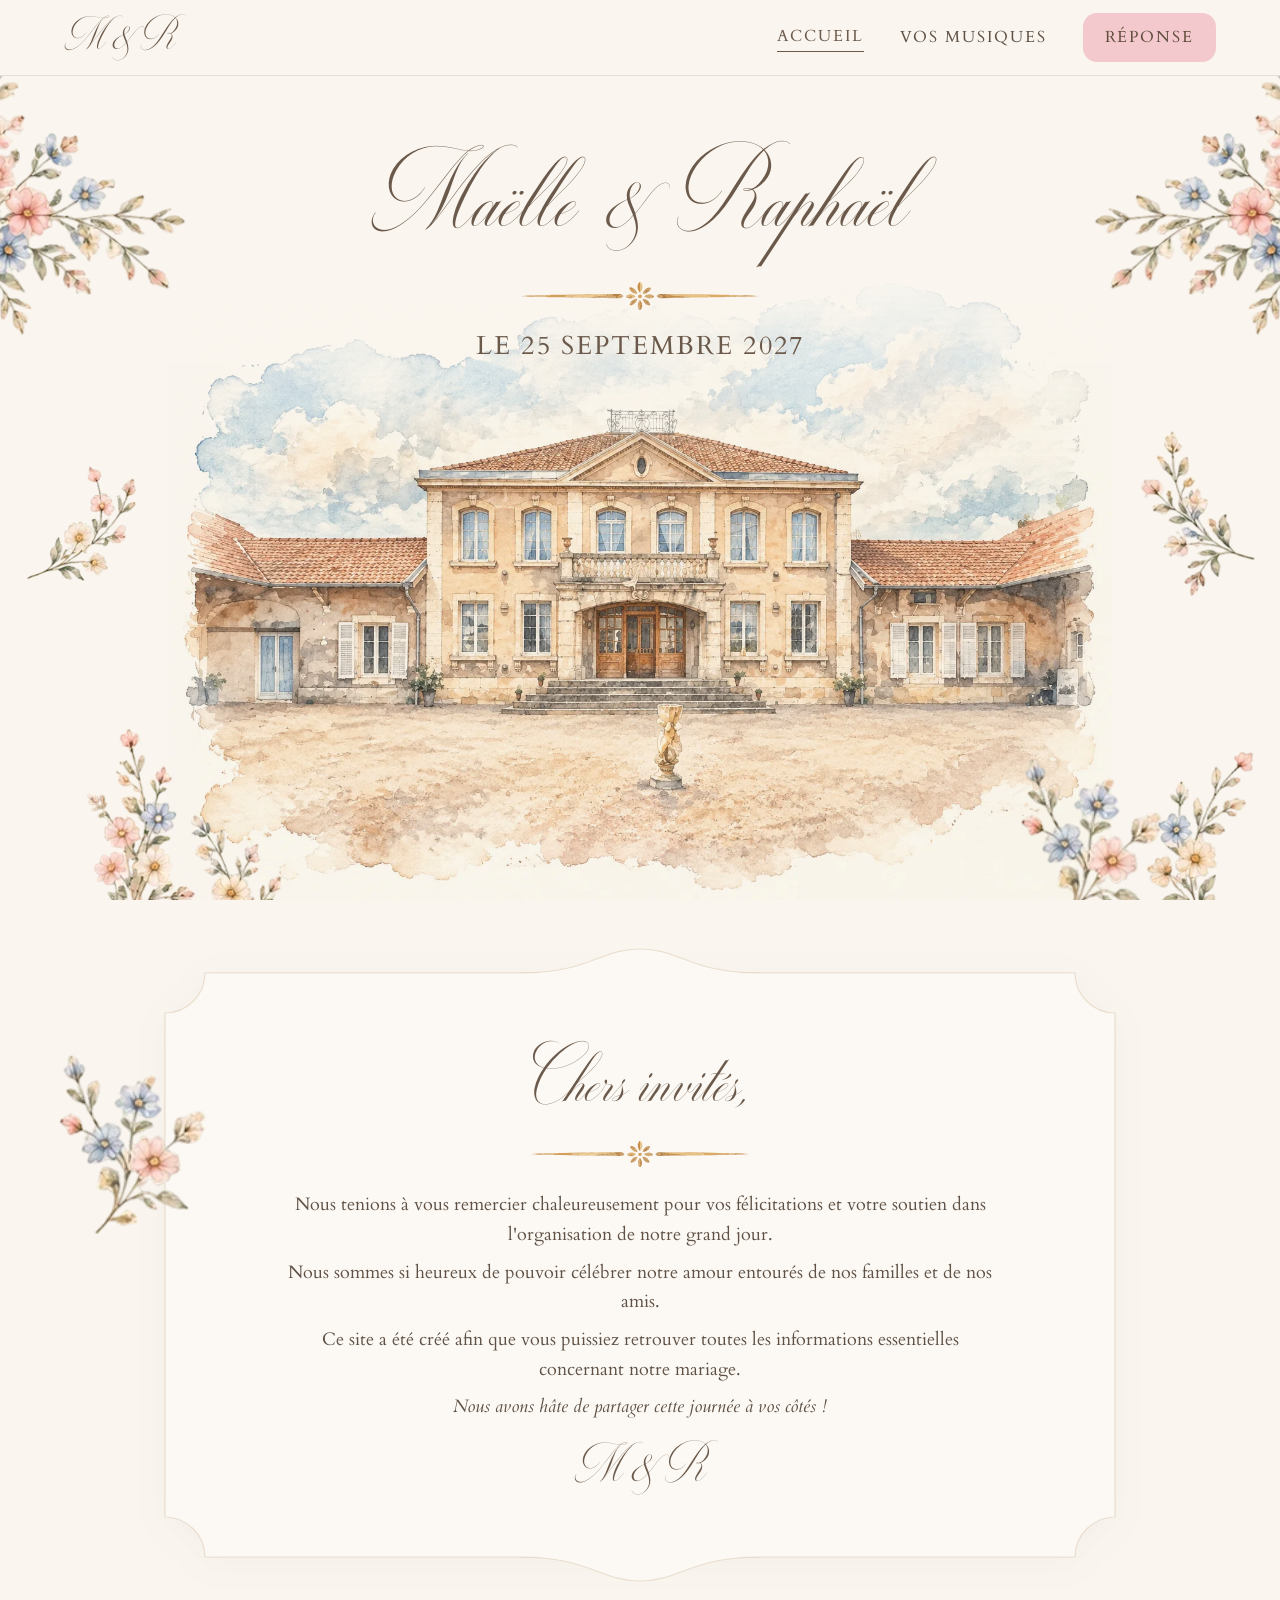
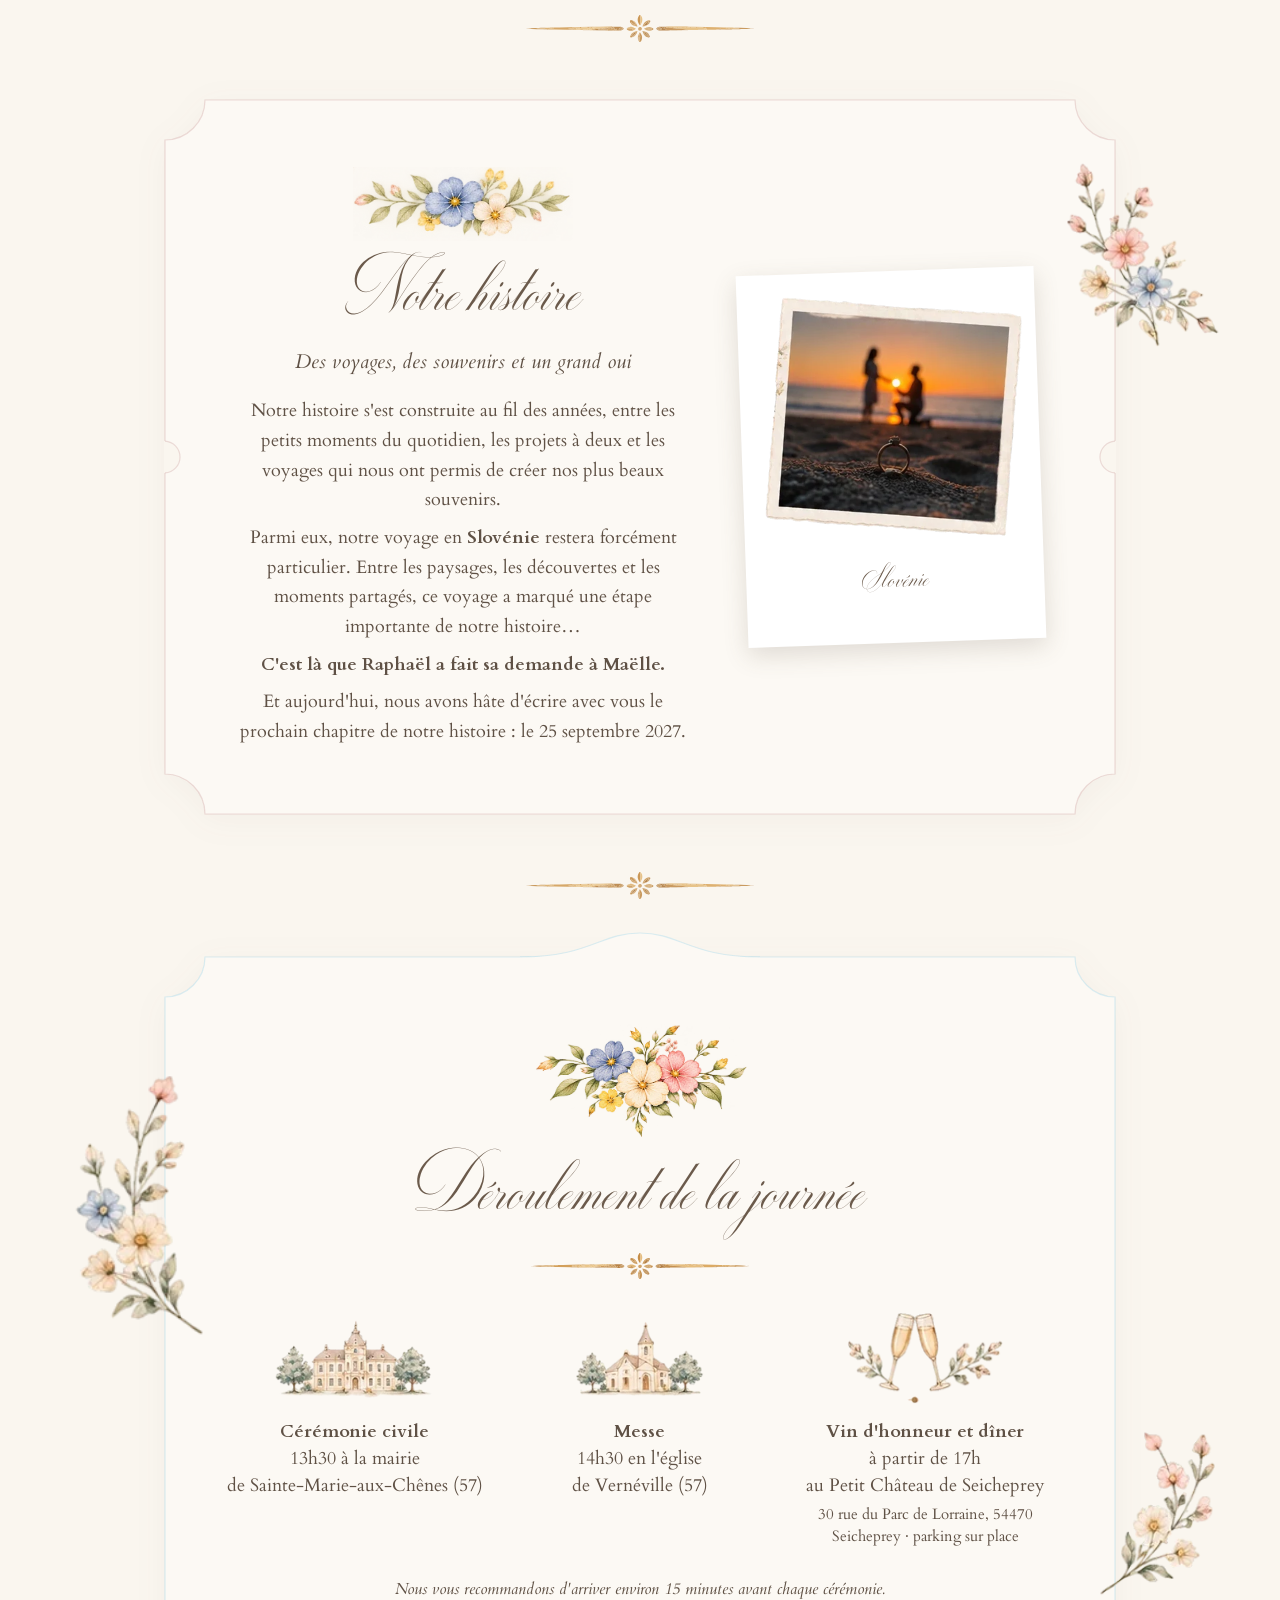
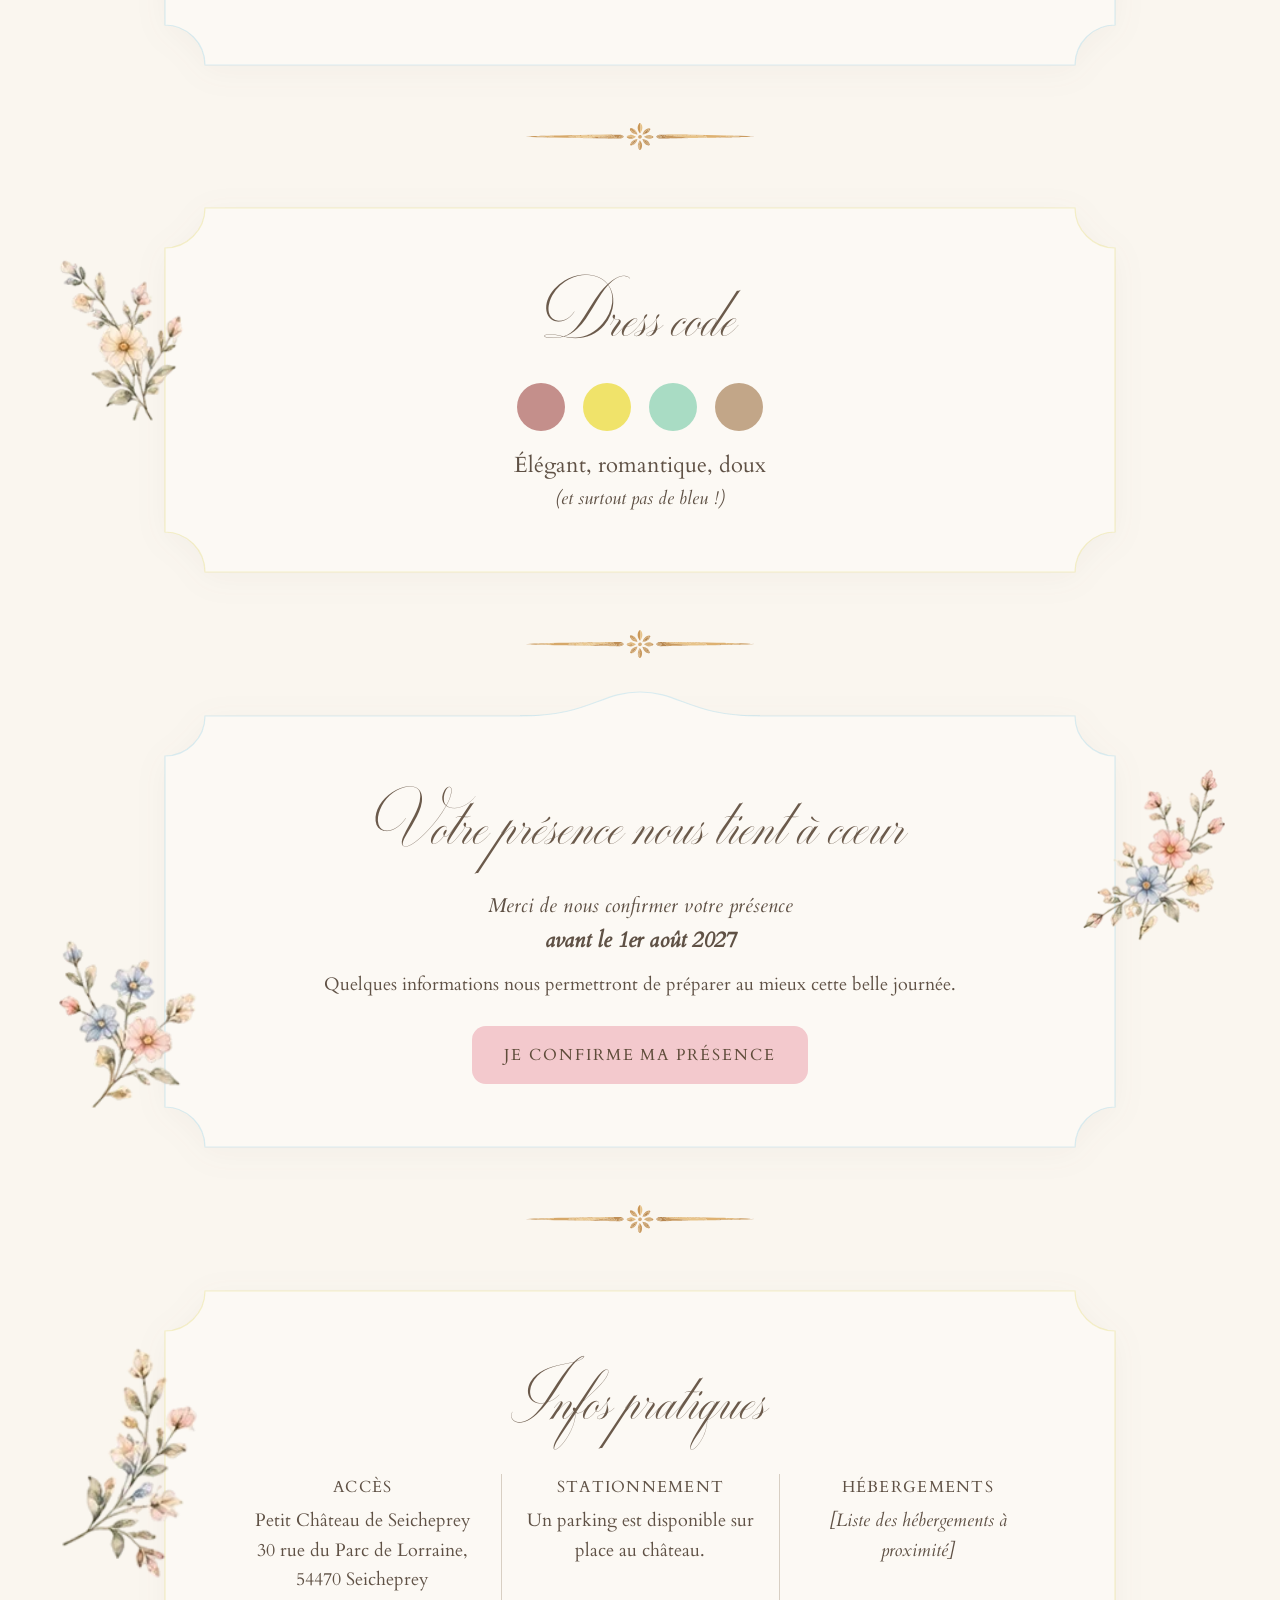
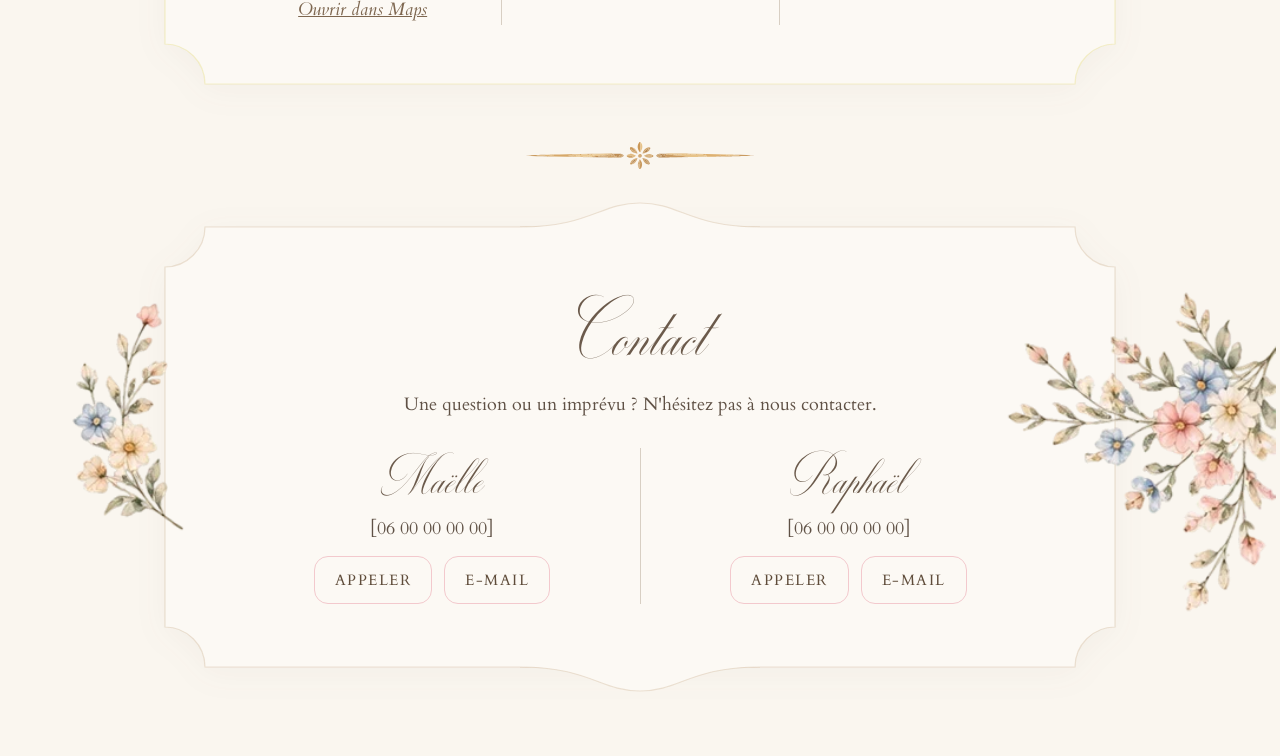
==== commit 92d8d192: "feat(accueil): use HD front-view chateau watercolor as hero background Co-Authored-By: Claude Opus 5" ====
--- a/index.html
+++ b/index.html
@@ -40,7 +40,7 @@
 
 <!-- Accueil plein écran -->
 <section class="hero-plein" aria-labelledby="titre-accueil">
-  <img class="chateau-fond" src="./assets/img/chateau-seicheprey.webp" alt="Aquarelle du Petit Château de Seicheprey, lieu de la réception" width="493" height="327">
+  <img class="chateau-fond" src="./assets/img/chateau-face.webp" srcset="./assets/img/chateau-face-768.webp 768w, ./assets/img/chateau-face.webp 1536w" sizes="(min-width: 900px) min(1180px, 88vw), 150vw" alt="Aquarelle du Petit Château de Seicheprey, lieu de la réception" width="1536" height="1024">
   <img class="fleur f-hg" src="./assets/img/fleurs-angle.webp" alt="">
   <img class="fleur f-hd" src="./assets/img/fleurs-angle.webp" alt="">
   <img class="fleur f-mg" src="./assets/img/fleurs-tige-creme.webp" alt="">
--- a/css/style.css
+++ b/css/style.css
@@ -252,6 +252,7 @@
   position: relative;
   overflow: hidden;
   isolation: isolate;
+  background: var(--fond); /* nécessaire pour le fondu « multiply » du château */
   min-height: calc(100svh - 56px);
   display: flex;
   align-items: flex-start;
@@ -269,10 +270,9 @@
   max-width: none;
   transform: translateX(-50%);
   opacity: 0.9;
-  -webkit-mask-image: linear-gradient(to bottom, transparent 0%, #000 32%), linear-gradient(to right, #000 82%, transparent 99%);
-  -webkit-mask-composite: source-in;
-  mask-image: linear-gradient(to bottom, transparent 0%, #000 32%), linear-gradient(to right, #000 82%, transparent 99%);
-  mask-composite: intersect;
+  mix-blend-mode: multiply;
+  -webkit-mask-image: linear-gradient(to bottom, transparent 0%, #000 30%);
+  mask-image: linear-gradient(to bottom, transparent 0%, #000 30%);
   pointer-events: none;
 }
 .hero-centre { display: flex; flex-direction: column; align-items: center; }
@@ -747,7 +747,7 @@
 
   /* Accueil plein écran */
   .hero-plein { min-height: calc(100svh - 76px); padding: 7vh 200px 0; }
-  .chateau-fond { width: min(1180px, 88vw, 118vh); }
+  .chateau-fond { width: min(1180px, 88vw, 105vh); }
   .titre-hero { font-size: clamp(110px, 10vw, 150px); white-space: nowrap; }
   .titre-hero .esperluette { display: inline; font-size: 0.8em; margin: 0 0.1em; }
   .hero-plein .separateur { width: 240px; margin: 20px 0 14px; }
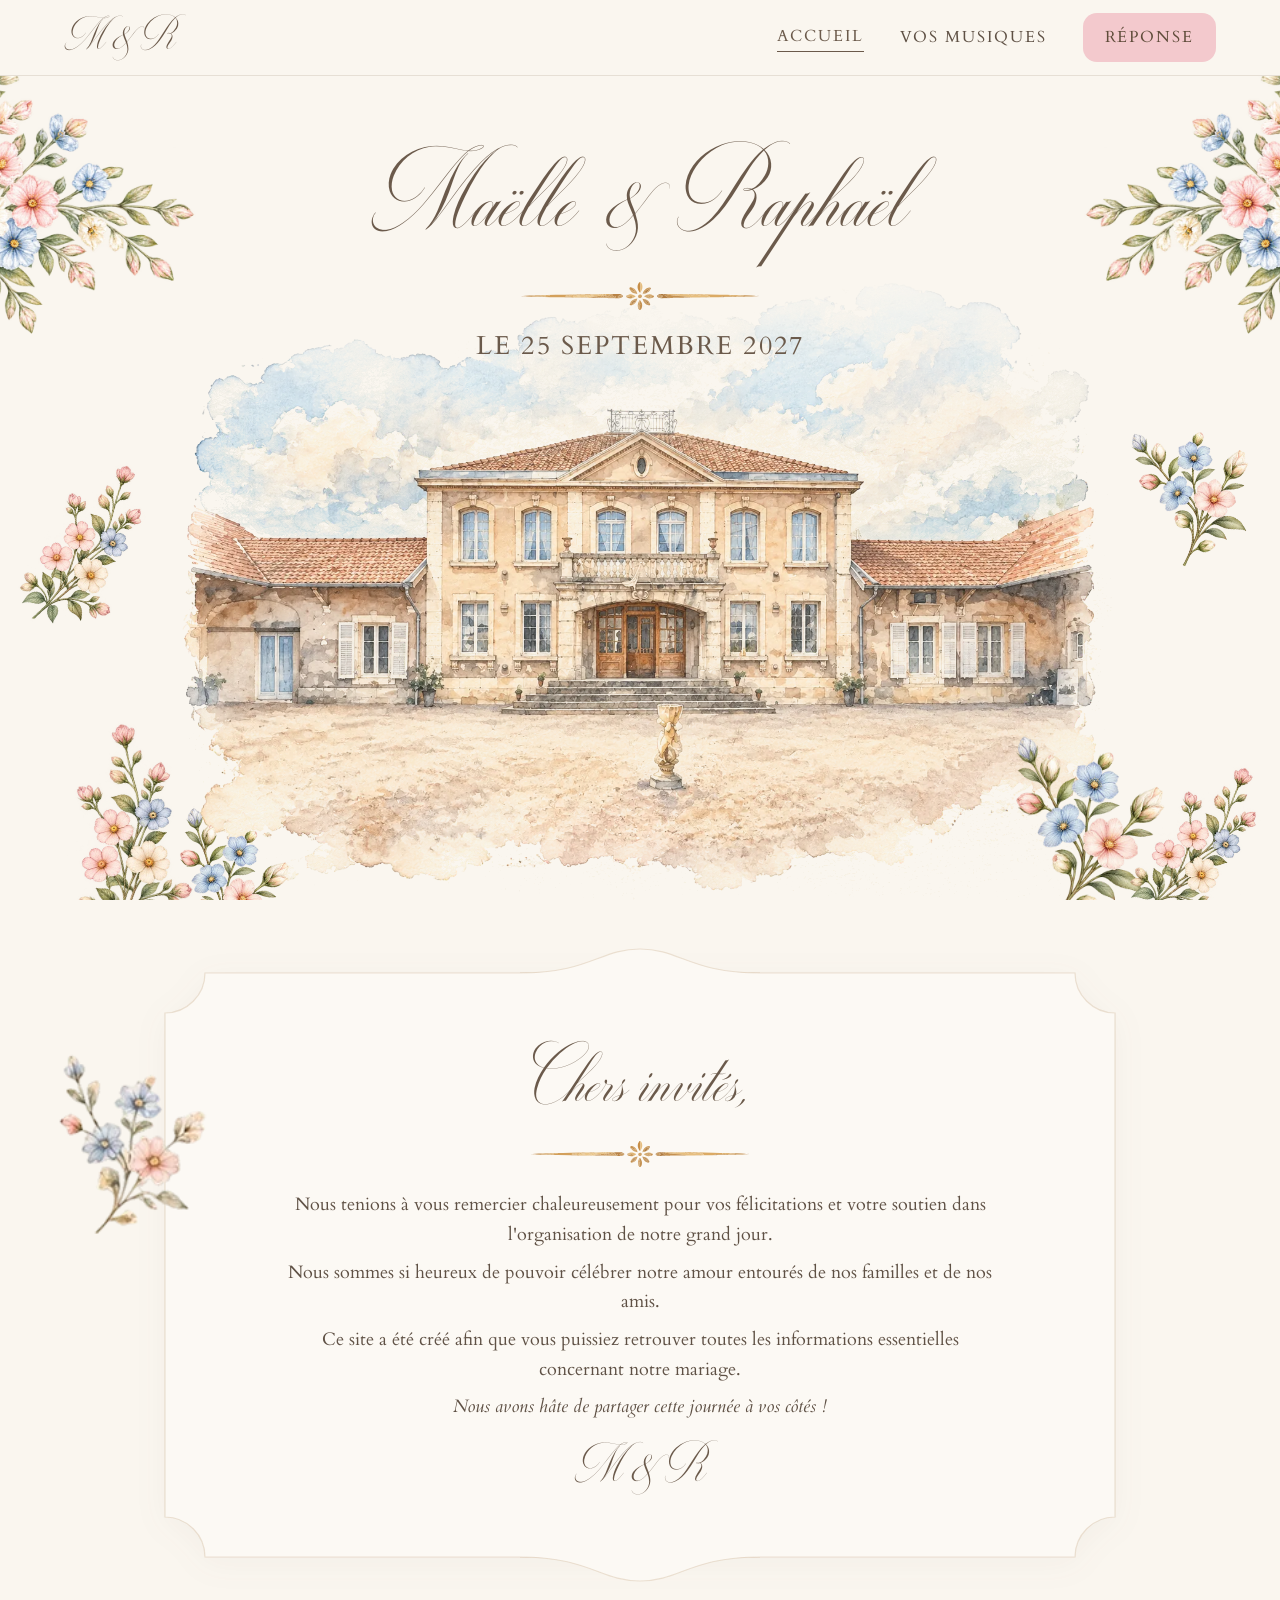
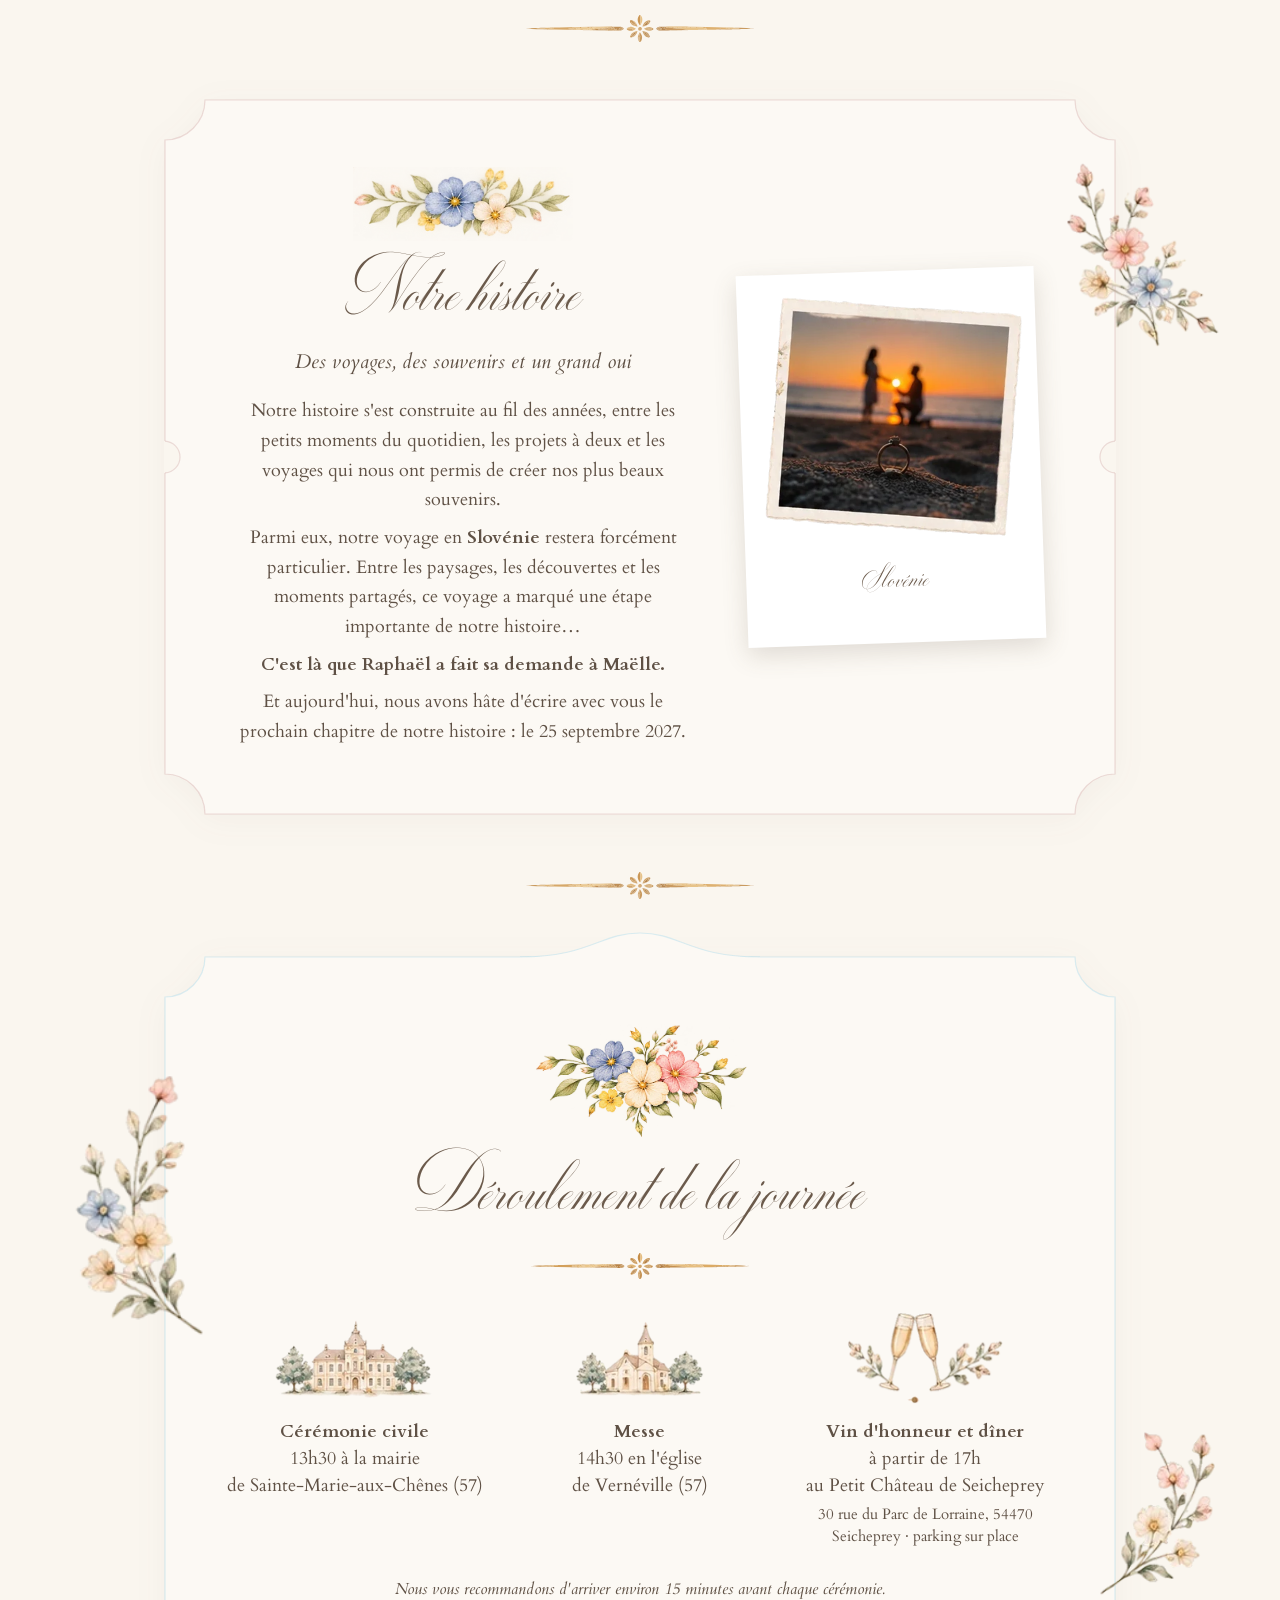
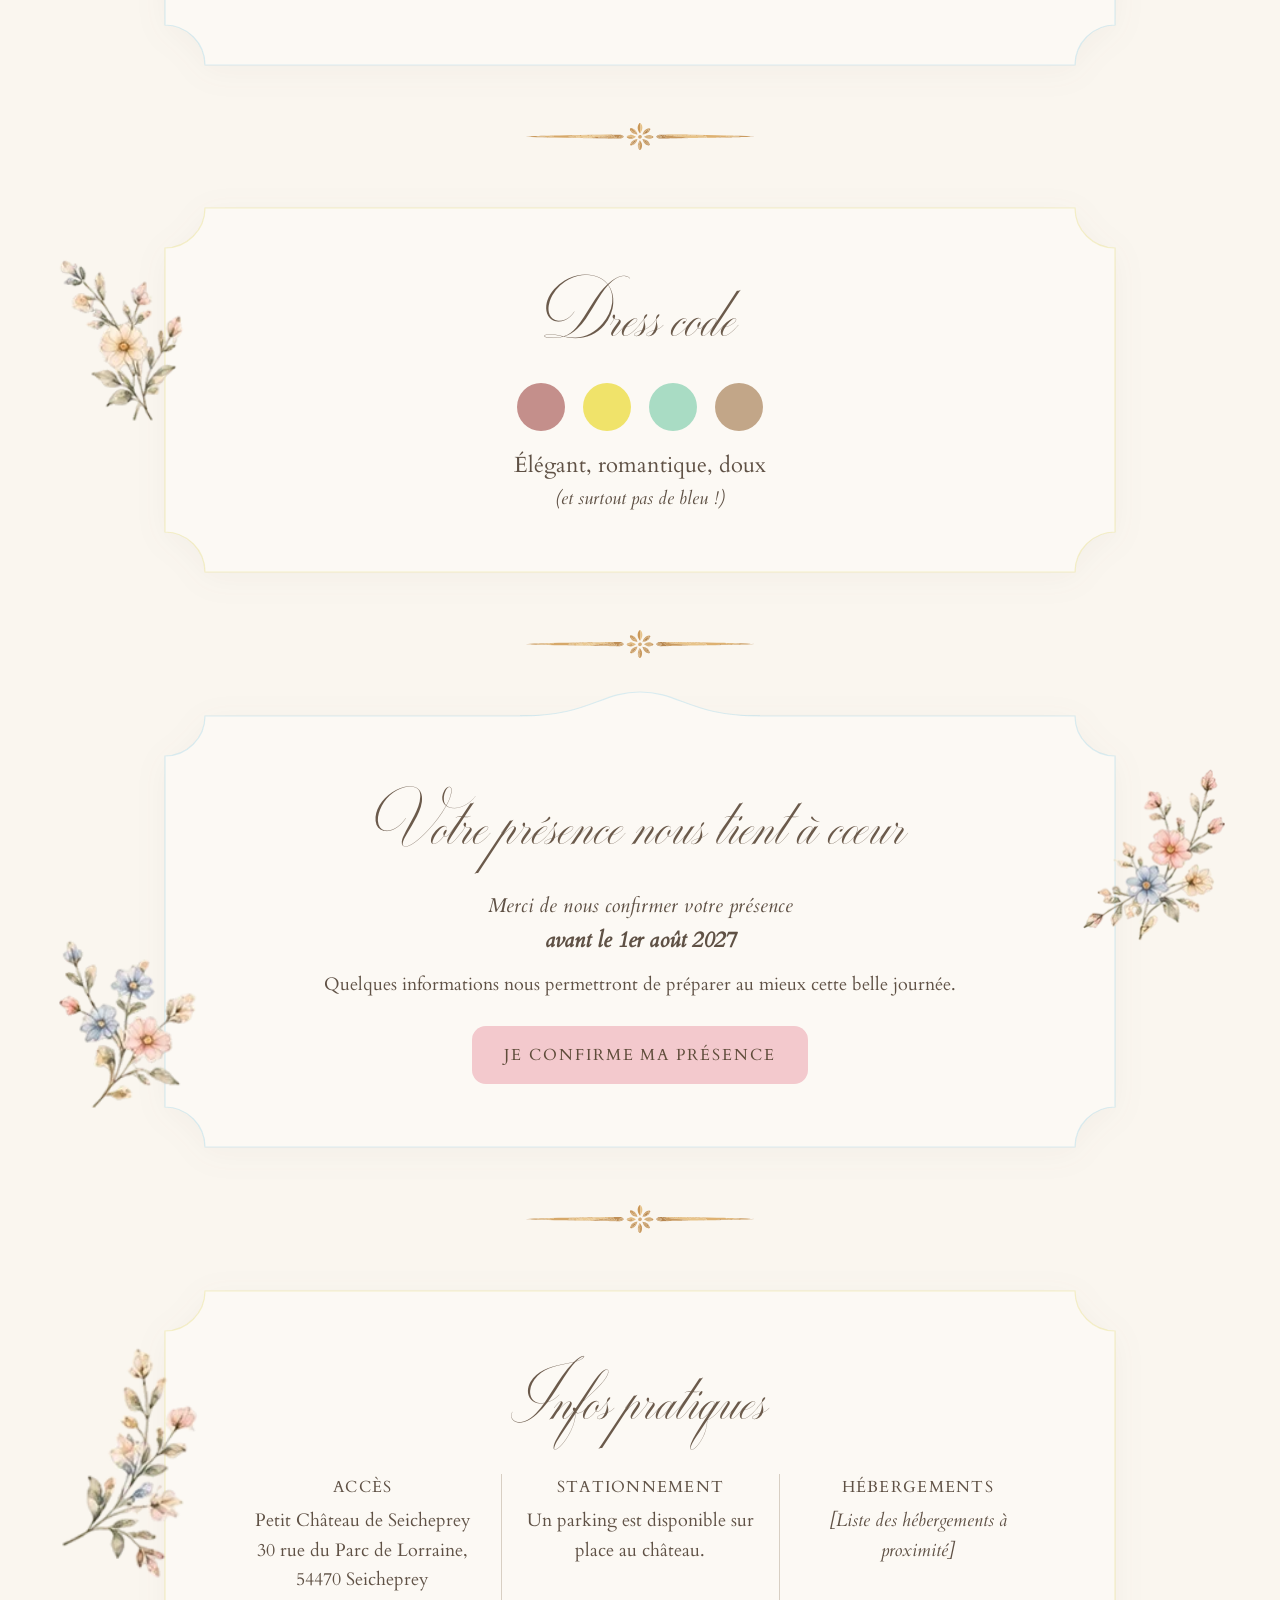
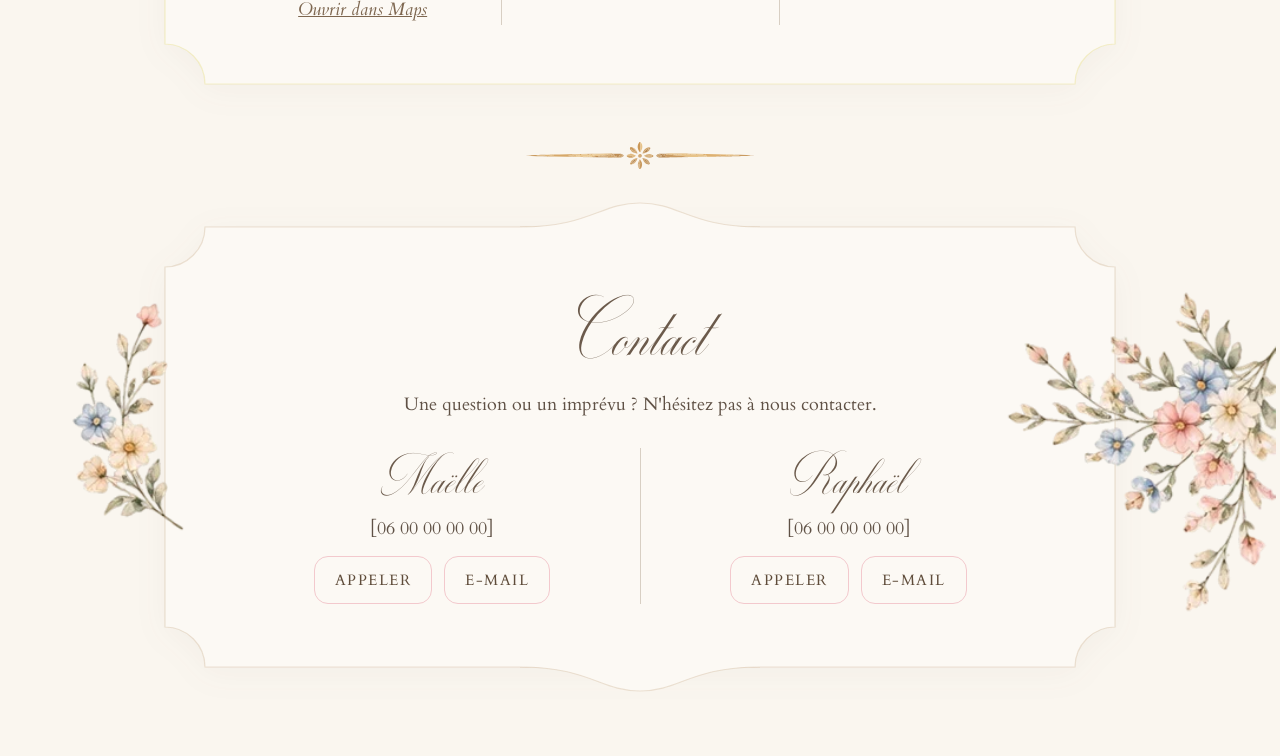
==== commit 8484ff10: "feat(accueil): use HD regenerated flowers around the hero Co-Authored-By: Claude Opus 5.5 <noreply@a" ====
--- a/index.html
+++ b/index.html
@@ -41,14 +41,14 @@
 <!-- Accueil plein écran -->
 <section class="hero-plein" aria-labelledby="titre-accueil">
   <img class="chateau-fond" src="./assets/img/chateau-face.webp" srcset="./assets/img/chateau-face-768.webp 768w, ./assets/img/chateau-face.webp 1536w" sizes="(min-width: 900px) min(1180px, 88vw), 150vw" alt="Aquarelle du Petit Château de Seicheprey, lieu de la réception" width="1536" height="1024">
-  <img class="fleur f-hg" src="./assets/img/fleurs-angle.webp" alt="">
-  <img class="fleur f-hd" src="./assets/img/fleurs-angle.webp" alt="">
-  <img class="fleur f-mg" src="./assets/img/fleurs-tige-creme.webp" alt="">
-  <img class="fleur f-md" src="./assets/img/fleurs-branche.webp" alt="">
-  <img class="fleur f-bg" src="./assets/img/fleurs-tige-rose.webp" alt="">
-  <img class="fleur f-bg2" src="./assets/img/fleurs-tige-jaune.webp" alt="">
-  <img class="fleur f-bd" src="./assets/img/fleurs-bouquet-bleu.webp" alt="">
-  <img class="fleur f-bd2" src="./assets/img/fleurs-tige-blanche.webp" alt="">
+  <img class="fleur f-hg" src="./assets/img/fleurs-coin-hd.webp" alt="">
+  <img class="fleur f-hd" src="./assets/img/fleurs-coin-hd.webp" alt="">
+  <img class="fleur f-mg" src="./assets/img/fleurs-tige-hd.webp" alt="">
+  <img class="fleur f-md" src="./assets/img/fleurs-bouquet-hd.webp" alt="">
+  <img class="fleur f-bg" src="./assets/img/fleurs-tige-hd.webp" alt="">
+  <img class="fleur f-bg2" src="./assets/img/fleurs-bouquet-hd.webp" alt="">
+  <img class="fleur f-bd" src="./assets/img/fleurs-bouquet-hd.webp" alt="">
+  <img class="fleur f-bd2" src="./assets/img/fleurs-tige-hd.webp" alt="">
   <div class="hero-centre">
     <h1 class="manuscrit titre-hero" id="titre-accueil">Maëlle <span class="esperluette">&amp;</span> Raphaël</h1>
     <img class="separateur" src="./assets/img/separateur.svg" alt="">
--- a/css/style.css
+++ b/css/style.css
@@ -252,7 +252,6 @@
   position: relative;
   overflow: hidden;
   isolation: isolate;
-  background: var(--fond); /* nécessaire pour le fondu « multiply » du château */
   min-height: calc(100svh - 56px);
   display: flex;
   align-items: flex-start;
@@ -270,7 +269,6 @@
   max-width: none;
   transform: translateX(-50%);
   opacity: 0.9;
-  mix-blend-mode: multiply;
   -webkit-mask-image: linear-gradient(to bottom, transparent 0%, #000 30%);
   mask-image: linear-gradient(to bottom, transparent 0%, #000 30%);
   pointer-events: none;
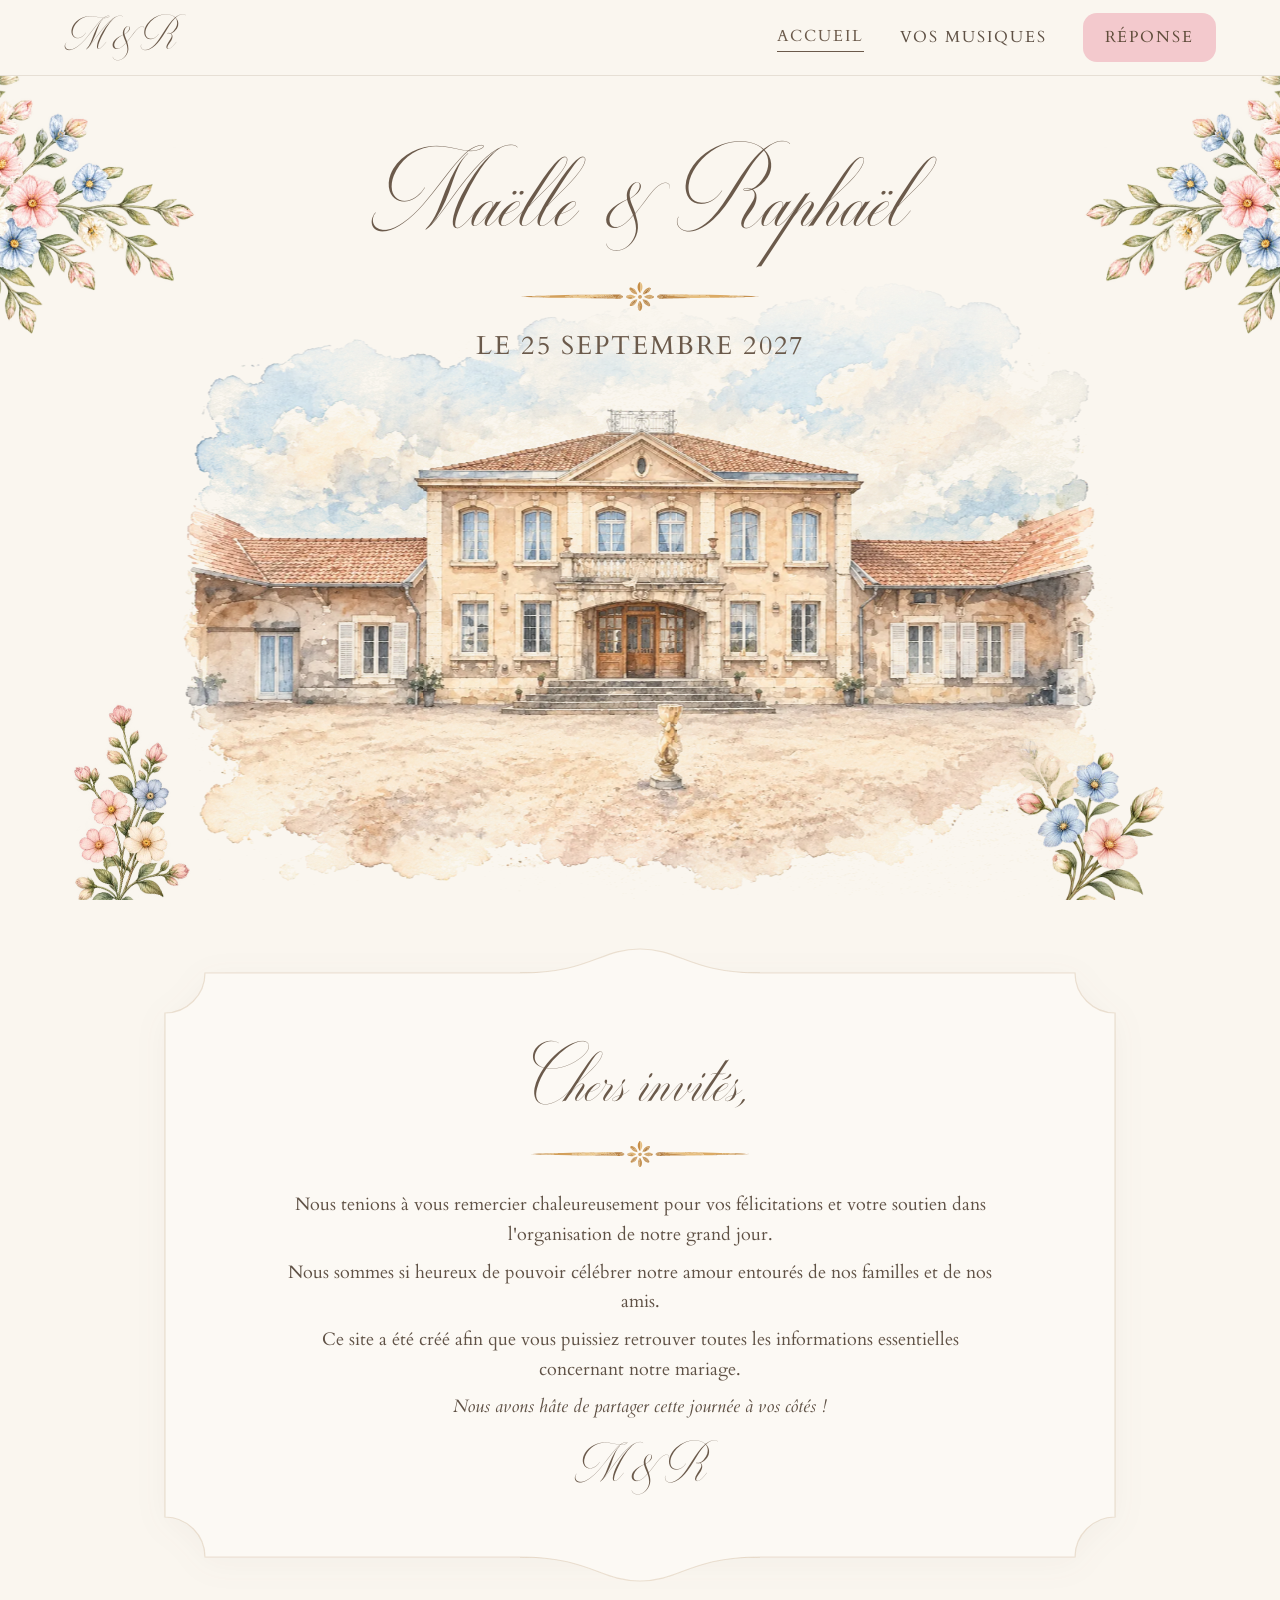
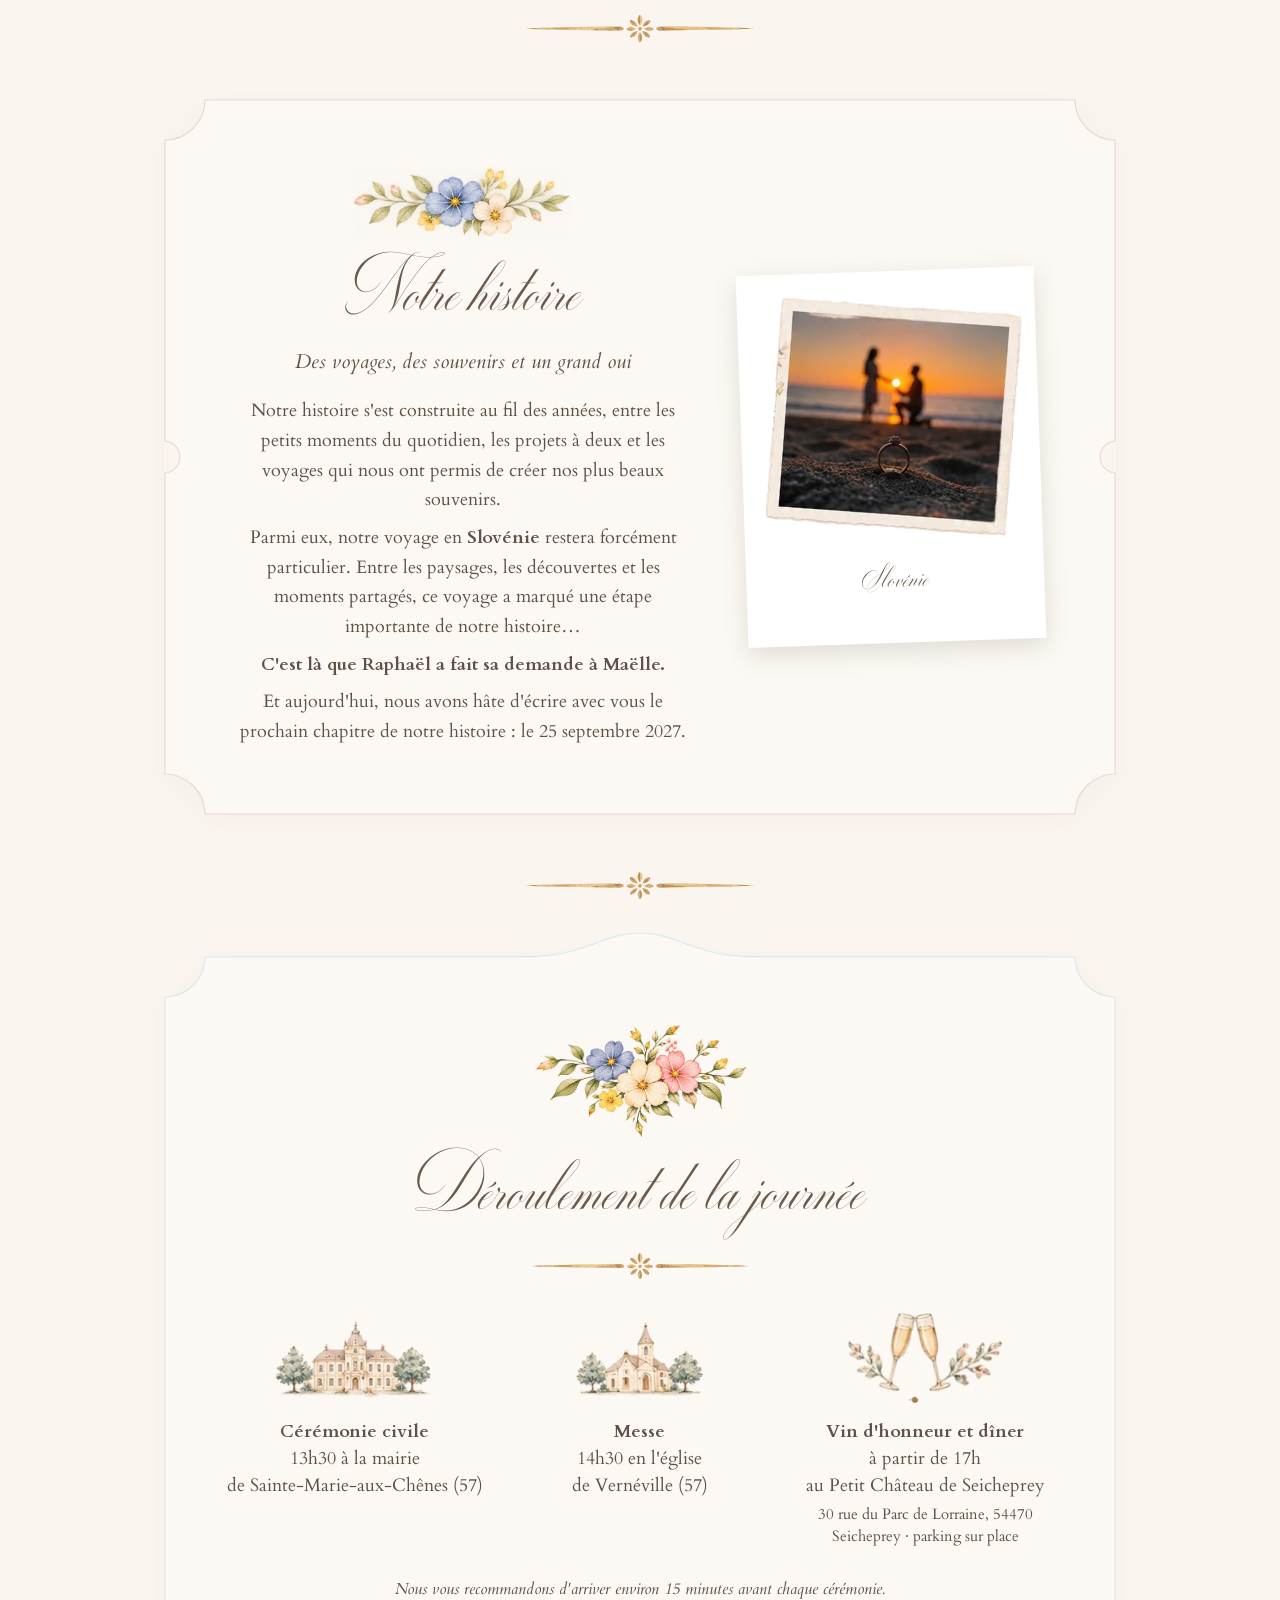
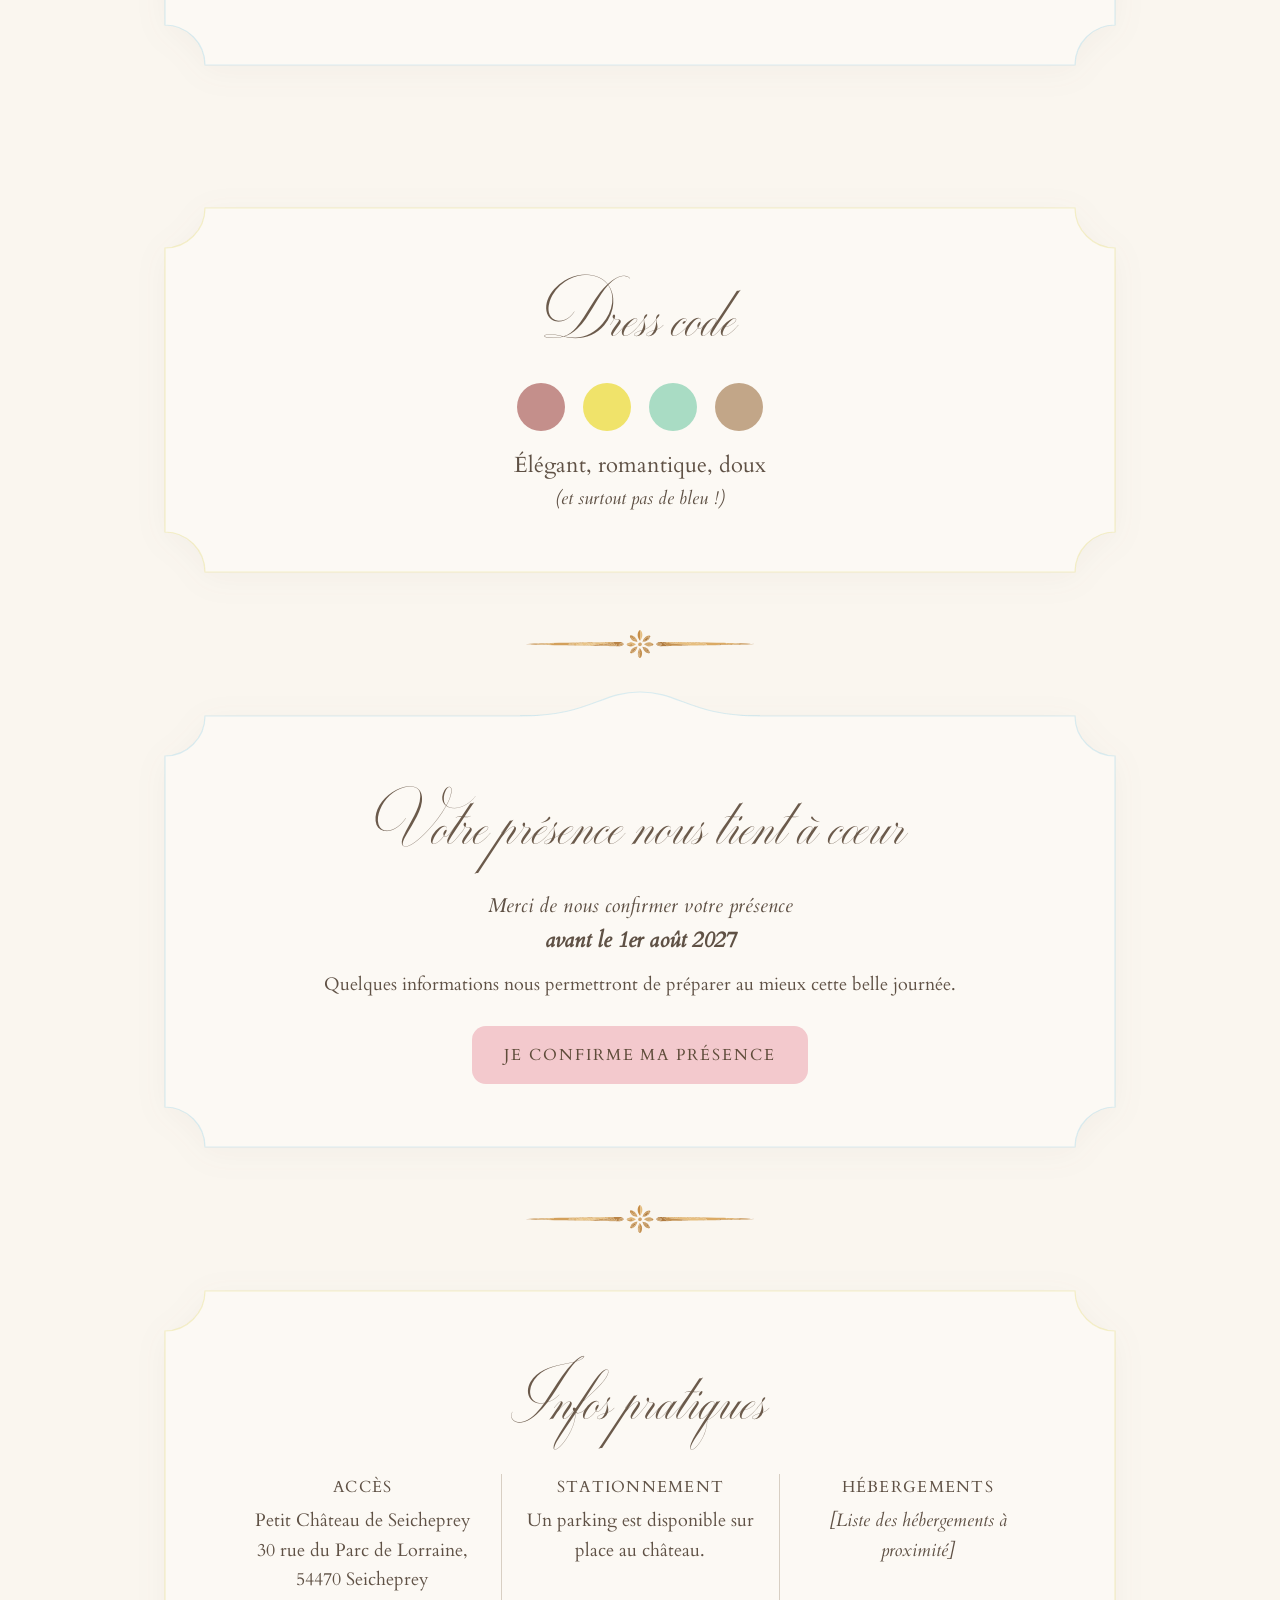
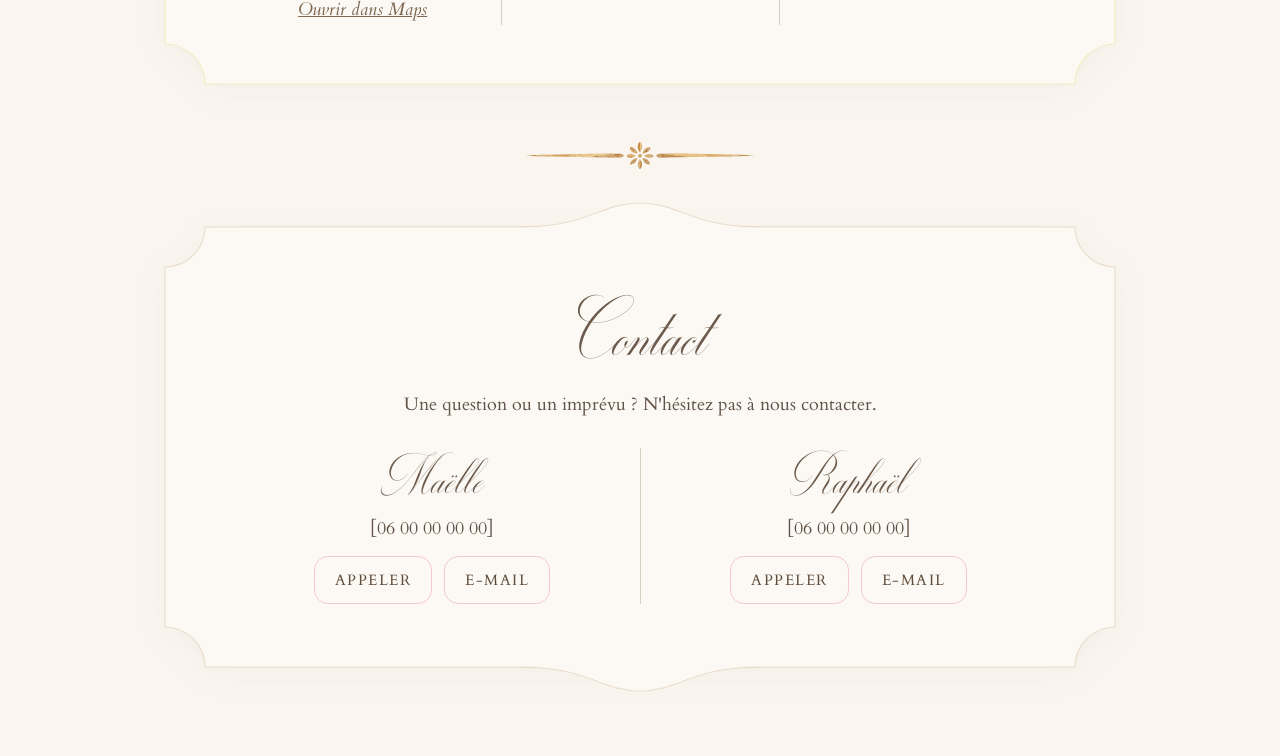
==== commit af39cda5: "feat(accueil): fixed flower frame, entrance animation and step scrolling Co-Authored-By: Claude Opus" ====
--- a/index.html
+++ b/index.html
@@ -11,7 +11,7 @@
 <link rel="stylesheet" href="./css/style.css">
 <script src="./js/main.js" defer></script>
 </head>
-<body>
+<body class="page-accueil">
 
 <header class="entete">
   <a class="logo" href="index.html" aria-label="Accueil — Maëlle et Raphaël">M &amp; R</a>
@@ -38,9 +38,8 @@
   </nav>
 </div>
 
-<!-- Accueil plein écran -->
-<section class="hero-plein" aria-labelledby="titre-accueil">
-  <img class="chateau-fond" src="./assets/img/chateau-face.webp" srcset="./assets/img/chateau-face-768.webp 768w, ./assets/img/chateau-face.webp 1536w" sizes="(min-width: 900px) min(1180px, 88vw), 150vw" alt="Aquarelle du Petit Château de Seicheprey, lieu de la réception" width="1536" height="1024">
+<!-- Cadre fleuri fixe : reste en place pendant que le contenu défile -->
+<div class="cadre-fleuri" aria-hidden="true">
   <img class="fleur f-hg" src="./assets/img/fleurs-coin-hd.webp" alt="">
   <img class="fleur f-hd" src="./assets/img/fleurs-coin-hd.webp" alt="">
   <img class="fleur f-mg" src="./assets/img/fleurs-tige-hd.webp" alt="">
@@ -49,6 +48,11 @@
   <img class="fleur f-bg2" src="./assets/img/fleurs-bouquet-hd.webp" alt="">
   <img class="fleur f-bd" src="./assets/img/fleurs-bouquet-hd.webp" alt="">
   <img class="fleur f-bd2" src="./assets/img/fleurs-tige-hd.webp" alt="">
+</div>
+
+<!-- Accueil plein écran -->
+<section class="hero-plein" aria-labelledby="titre-accueil">
+  <img class="chateau-fond" src="./assets/img/chateau-face.webp" srcset="./assets/img/chateau-face-768.webp 768w, ./assets/img/chateau-face.webp 1536w" sizes="(min-width: 900px) min(1180px, 88vw), 150vw" alt="Aquarelle du Petit Château de Seicheprey, lieu de la réception" width="1536" height="1024">
   <div class="hero-centre">
     <h1 class="manuscrit titre-hero" id="titre-accueil">Maëlle <span class="esperluette">&amp;</span> Raphaël</h1>
     <img class="separateur" src="./assets/img/separateur.svg" alt="">
--- a/css/style.css
+++ b/css/style.css
@@ -279,7 +279,20 @@
 .hero-plein .separateur { width: 160px; margin: 18px 0 12px; }
 .hero-plein .date { font-size: 20px; letter-spacing: 0.08em; color: var(--titre); }
 
-.fleur { position: absolute; z-index: -1; pointer-events: none; height: auto; }
+/* Cadre fleuri fixe (accueil) : les fleurs restent autour de l'écran, le contenu défile par-dessus */
+.cadre-fleuri {
+  position: fixed;
+  inset: 56px 0 0 0;
+  z-index: -1;
+  overflow: hidden;
+  pointer-events: none;
+}
+.fleur { position: absolute; pointer-events: none; height: auto; }
+.f-mg, .f-md, .f-bg2, .f-bd2 { display: none; }
+/* En mobile les cartes passent devant les fleurs : fond opaque pour garder le texte lisible */
+.page-accueil .contenu .carte { background: var(--fond); border-radius: 24px; }
+.page-accueil .contenu .deco { display: none; }
+.page-accueil .hero-plein { z-index: 0; }
 .f-hg  { width: 150px; left: -34px;  top: -30px; }
 .f-hd  { width: 150px; right: -34px; top: -30px; transform: scaleX(-1); }
 .f-mg  { width: 62px;  left: -16px;  top: 44%; transform: rotate(14deg); }
@@ -751,6 +764,9 @@
   .hero-plein .separateur { width: 240px; margin: 20px 0 14px; }
   .hero-plein .date { font-size: 26px; }
 
+  .cadre-fleuri { top: 76px; }
+  .f-mg, .f-md, .f-bg2, .f-bd2 { display: block; }
+  .page-accueil .contenu .carte { background: none; }
   .f-hg  { width: clamp(230px, 20vw, 320px); left: -60px;  top: -50px; }
   .f-hd  { width: clamp(230px, 20vw, 320px); right: -60px; top: -50px; }
   .f-mg  { width: clamp(110px, 9vw, 150px);  left: 2vw;    top: 46%; }
@@ -904,3 +920,63 @@
 @media (prefers-reduced-motion: no-preference) {
   .bouton, .bouton-contour, .choix label { transition: background-color 0.15s, filter 0.15s; }
 }
+
+/* ==========================================================================
+   Accueil : défilement par étapes et animations
+   ========================================================================== */
+
+/* Défilement par étapes : chaque encart vient se caler à l'écran */
+html:has(body.page-accueil) {
+  scroll-snap-type: y proximity;
+  scroll-padding-top: 56px;
+}
+.page-accueil .hero-plein { scroll-snap-align: start; }
+.page-accueil .contenu .carte { scroll-snap-align: center; scroll-snap-stop: normal; }
+
+@media (min-width: 900px) {
+  html:has(body.page-accueil) { scroll-snap-type: y mandatory; scroll-padding-top: 76px; }
+}
+
+@media (prefers-reduced-motion: no-preference) {
+  html:has(body.page-accueil) { scroll-behavior: smooth; }
+
+  /* Arrivée sur la page : les fleurs poussent depuis les bords, puis titre, date et château */
+  .cadre-fleuri .fleur { animation: fleur-pousse 1.6s cubic-bezier(.2, .7, .2, 1) both; }
+  .f-hg, .f-hd { animation-delay: .1s !important; }
+  .f-mg, .f-md { animation-delay: .5s !important; }
+  .f-bg, .f-bd { animation-delay: .3s !important; }
+  .f-bg2, .f-bd2 { animation-delay: .7s !important; }
+  .f-hg, .f-mg, .f-bg, .f-bg2 { transform-origin: left center; }
+  .f-hd, .f-md, .f-bd, .f-bd2 { transform-origin: right center; }
+  .f-hg, .f-hd { transform-origin: top center; }
+
+  .hero-plein .titre-hero { animation: monte 1.4s cubic-bezier(.2, .7, .2, 1) .6s both; }
+  .hero-plein .separateur { animation: deploie 1.1s cubic-bezier(.2, .7, .2, 1) 1.2s both; }
+  .hero-plein .date       { animation: monte 1.1s cubic-bezier(.2, .7, .2, 1) 1.4s both; }
+  .chateau-fond           { animation: apparait 2.2s ease-out .9s both; }
+
+  /* Défilement : chaque encart apparaît en douceur quand il arrive à l'écran */
+  .anim .page-accueil .contenu > * {
+    opacity: 0;
+    translate: 0 40px;
+    transition: opacity .9s ease, translate .9s cubic-bezier(.2, .7, .2, 1);
+  }
+  .anim .page-accueil .contenu > .visible { opacity: 1; translate: 0 0; }
+}
+
+@keyframes fleur-pousse {
+  from { opacity: 0; scale: .55; }
+  to   { opacity: 1; scale: 1; }
+}
+@keyframes monte {
+  from { opacity: 0; translate: 0 24px; filter: blur(6px); }
+  to   { opacity: 1; translate: 0 0;    filter: blur(0); }
+}
+@keyframes deploie {
+  from { opacity: 0; scale: .2 1; }
+  to   { opacity: 1; scale: 1 1; }
+}
+@keyframes apparait {
+  from { opacity: 0; translate: 0 30px; }
+  to   { opacity: .9; translate: 0 0; }
+}
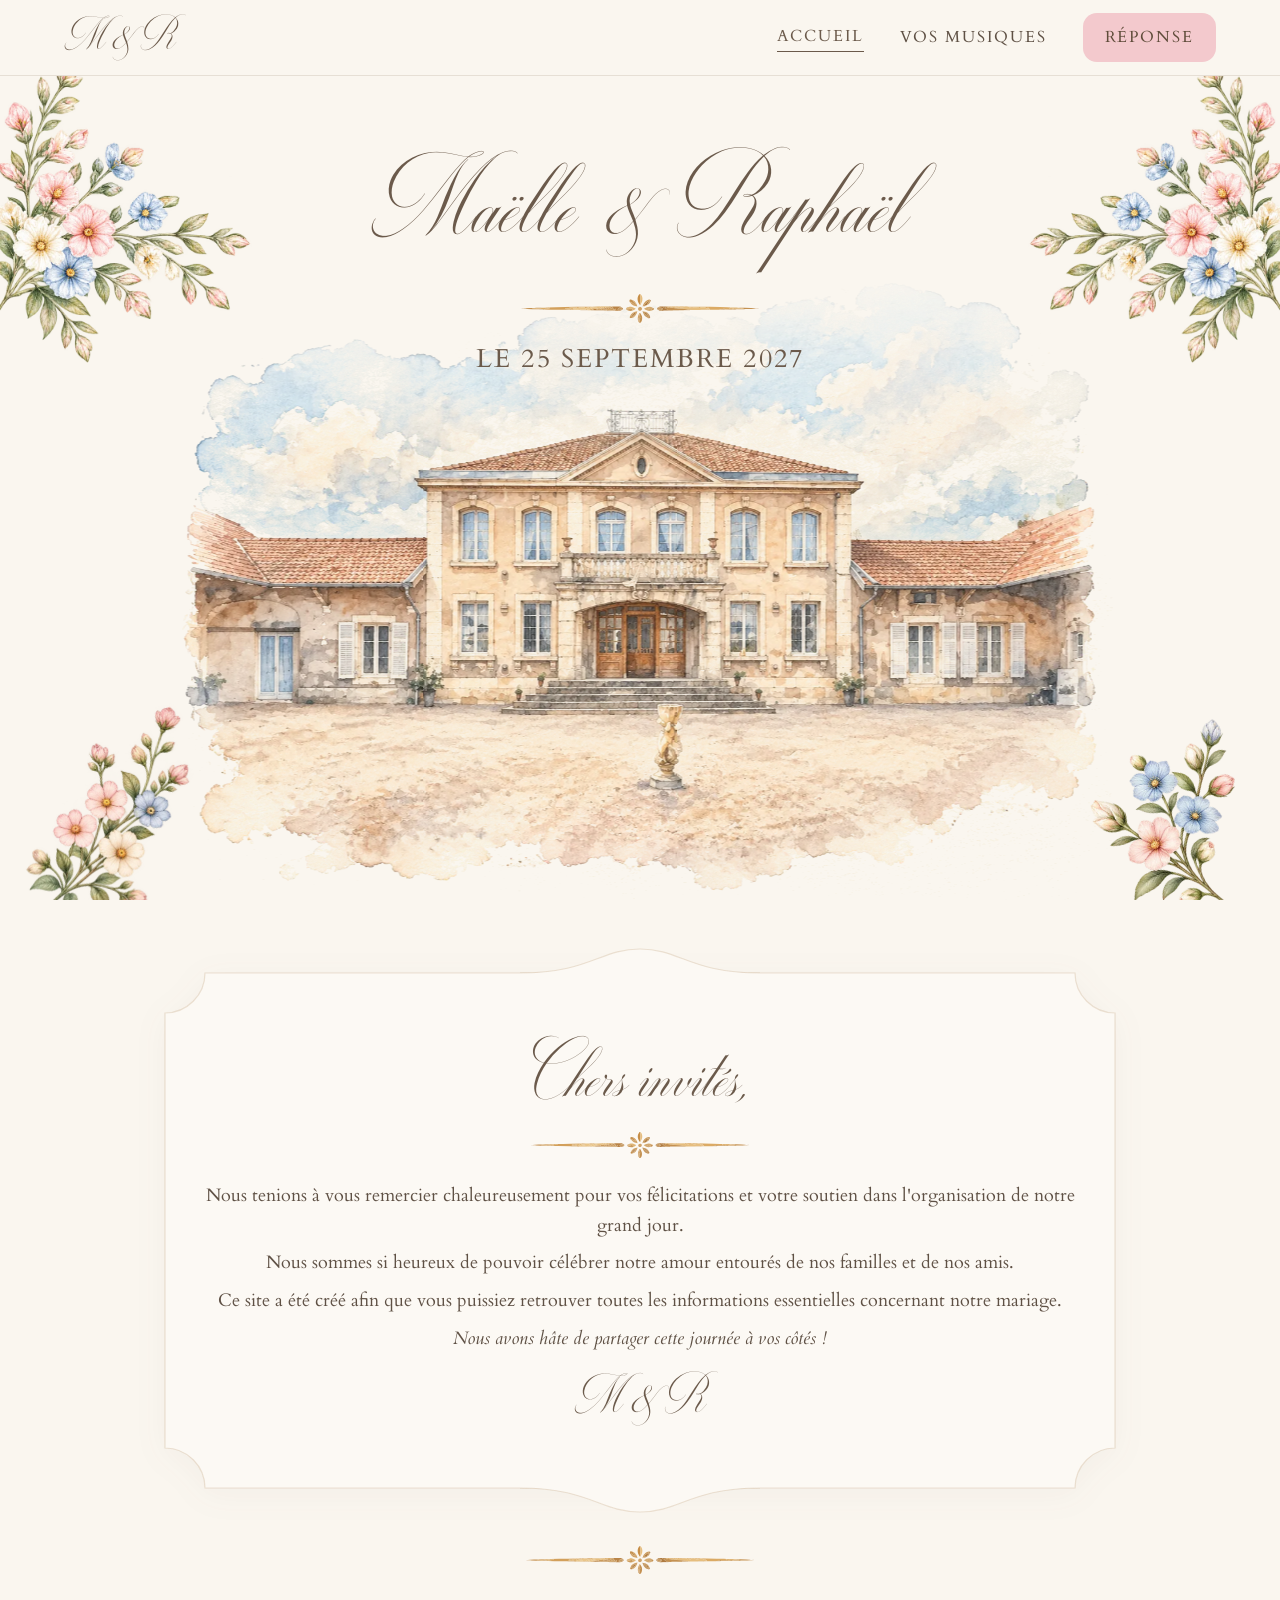
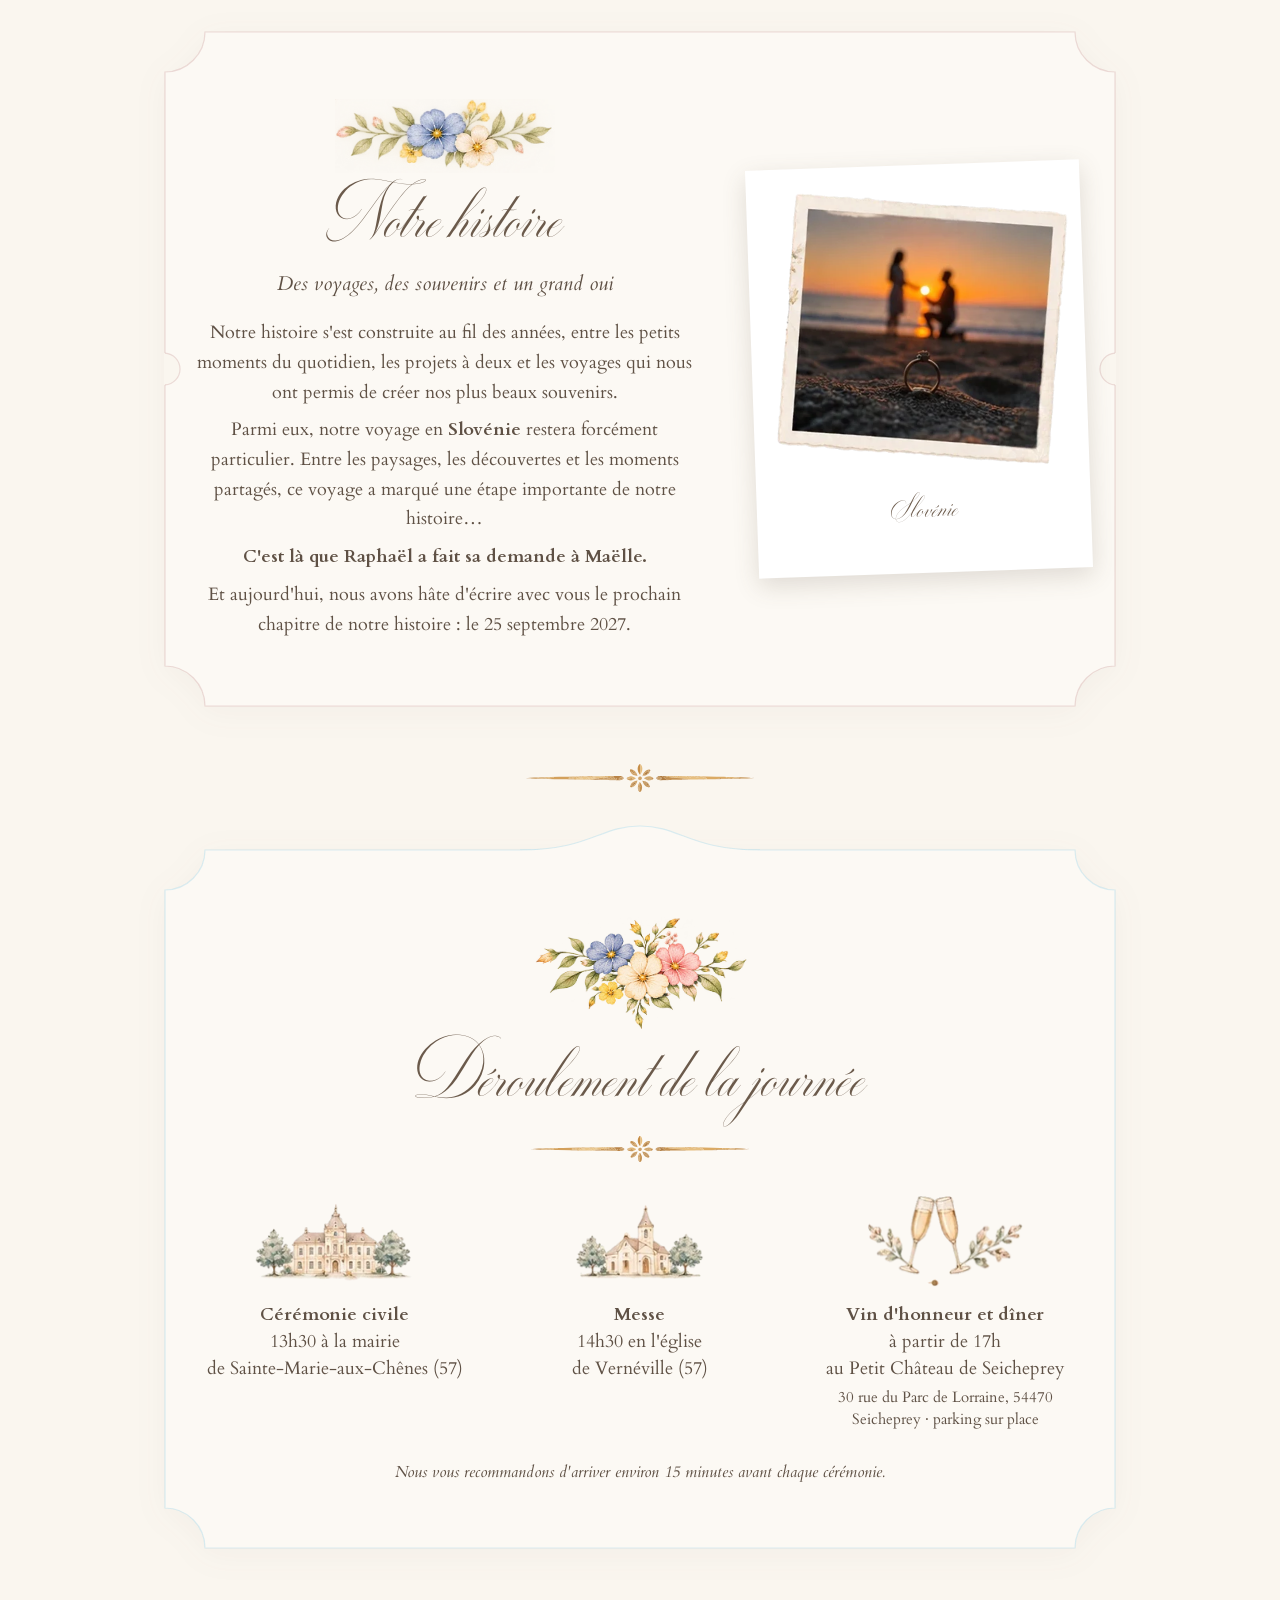
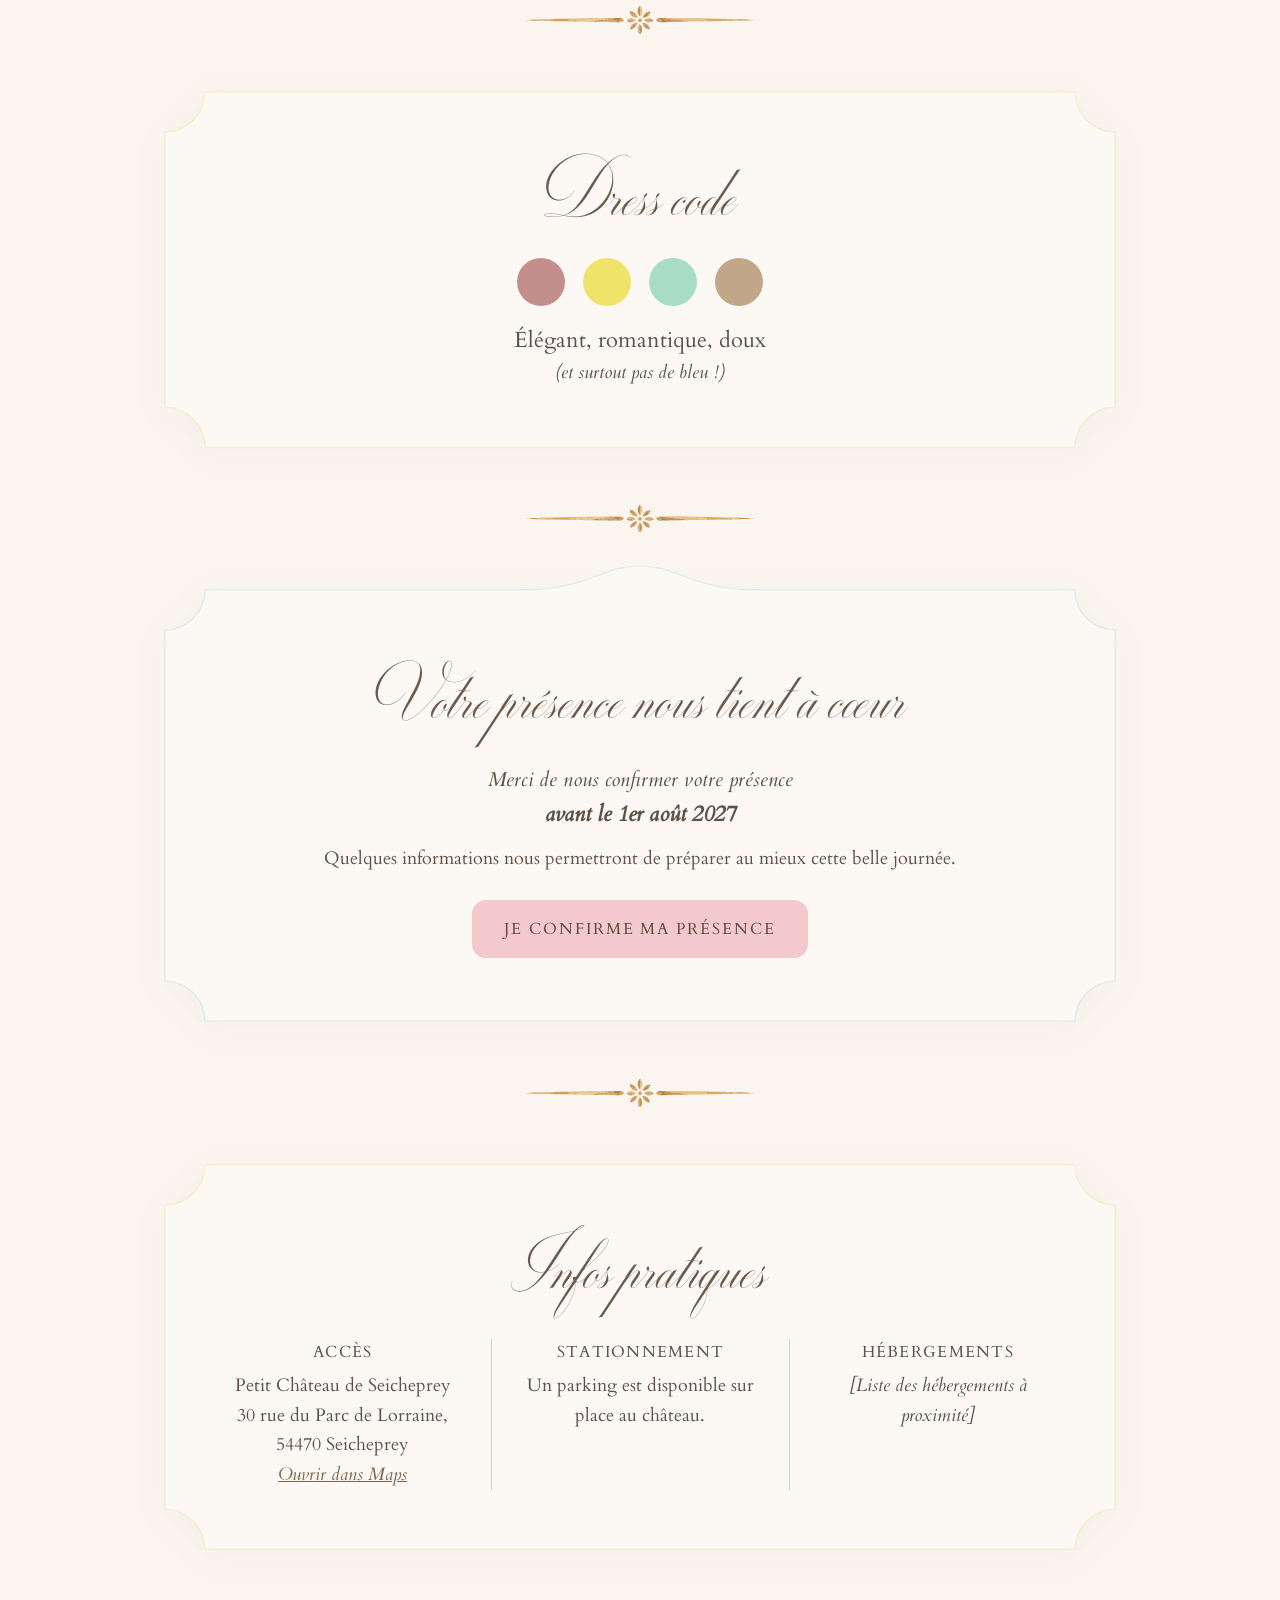
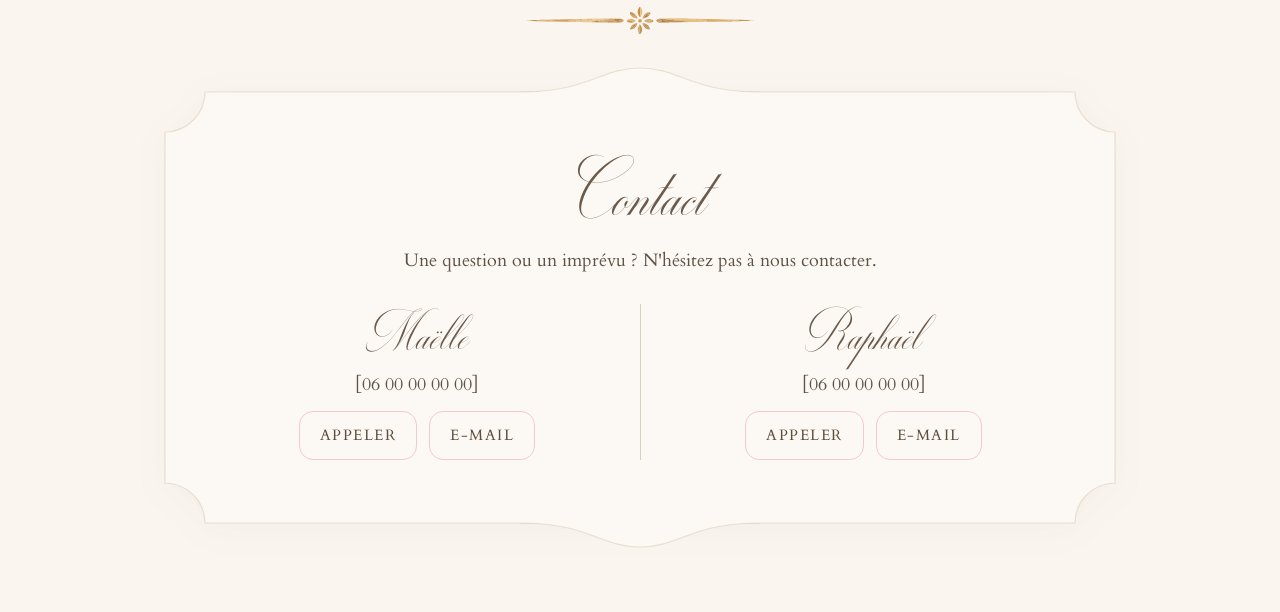
==== commit fe26741d: "feat(mobile): invitation frames on cards, cleaner hero layout Co-Authored-By: Claude Opus 5.5 <norep" ====
--- a/index.html
+++ b/index.html
@@ -54,7 +54,7 @@
 <section class="hero-plein" aria-labelledby="titre-accueil">
   <img class="chateau-fond" src="./assets/img/chateau-face.webp" srcset="./assets/img/chateau-face-768.webp 768w, ./assets/img/chateau-face.webp 1536w" sizes="(min-width: 900px) min(1180px, 88vw), 150vw" alt="Aquarelle du Petit Château de Seicheprey, lieu de la réception" width="1536" height="1024">
   <div class="hero-centre">
-    <h1 class="manuscrit titre-hero" id="titre-accueil">Maëlle <span class="esperluette">&amp;</span> Raphaël</h1>
+    <h1 class="manuscrit titre-hero" id="titre-accueil">Maëlle<br class="mobile-seul"> <span class="esperluette">&amp;</span> Raphaël</h1>
     <img class="separateur" src="./assets/img/separateur.svg" alt="">
     <p class="date">LE 25 SEPTEMBRE 2027</p>
   </div>
--- a/css/style.css
+++ b/css/style.css
@@ -183,6 +183,24 @@
   align-items: center;
   text-align: center;
 }
+
+/* Liseré façon faire-part aussi en mobile (version plus fine du cadre desktop) */
+.carte::before {
+  content: "";
+  position: absolute;
+  z-index: -2;
+  inset: 0;
+  border: 34px solid transparent;
+  border-image: var(--liseret, url('../assets/cadres/sable.svg')) 50 fill / 34px stretch;
+  filter: drop-shadow(0 4px 10px rgba(95, 81, 69, 0.05));
+  pointer-events: none;
+}
+.liseret-rose  { --liseret: url('../assets/cadres/rose.svg'); }
+.liseret-jaune { --liseret: url('../assets/cadres/jaune.svg'); }
+.liseret-bleu  { --liseret: url('../assets/cadres/bleu.svg'); }
+.menu-mobile .carte::before { content: none; }
+.contenu .carte { padding-left: 10px; padding-right: 10px; }
+.titre-l { line-height: 0.9; }
 
 .separateur-section {
   width: 150px;
@@ -256,7 +274,7 @@
   display: flex;
   align-items: flex-start;
   justify-content: center;
-  padding: 64px 20px 0;
+  padding: 44px 20px 0;
   text-align: center;
 }
 /* Château en fond, ancré en bas et fondu vers le haut pour laisser respirer le titre */
@@ -265,7 +283,7 @@
   z-index: -2;
   left: 50%;
   bottom: 0;
-  width: 150%;
+  width: 128%;
   max-width: none;
   transform: translateX(-50%);
   opacity: 0.9;
@@ -274,8 +292,8 @@
   pointer-events: none;
 }
 .hero-centre { display: flex; flex-direction: column; align-items: center; }
-.titre-hero { font-size: 76px; line-height: 0.95; }
-.titre-hero .esperluette { display: block; font-size: 0.7em; margin: 4px 0; }
+.titre-hero { font-size: 68px; line-height: 1.05; }
+.titre-hero .esperluette { font-size: 0.75em; margin-right: 0.08em; }
 .hero-plein .separateur { width: 160px; margin: 18px 0 12px; }
 .hero-plein .date { font-size: 20px; letter-spacing: 0.08em; color: var(--titre); }
 
@@ -290,17 +308,26 @@
 .fleur { position: absolute; pointer-events: none; height: auto; }
 .f-mg, .f-md, .f-bg2, .f-bd2 { display: none; }
 /* En mobile les cartes passent devant les fleurs : fond opaque pour garder le texte lisible */
-.page-accueil .contenu .carte { background: var(--fond); border-radius: 24px; }
 .page-accueil .contenu .deco { display: none; }
 .page-accueil .hero-plein { z-index: 0; }
-.f-hg  { width: 150px; left: -34px;  top: -30px; }
-.f-hd  { width: 150px; right: -34px; top: -30px; transform: scaleX(-1); }
-.f-mg  { width: 62px;  left: -16px;  top: 44%; transform: rotate(14deg); }
-.f-md  { width: 62px;  right: -14px; top: 40%; transform: rotate(-12deg); }
-.f-bg  { width: 78px;  left: -6px;   bottom: -22px; transform: rotate(-16deg); }
-.f-bg2 { width: 66px;  left: 50px;   bottom: -36px; transform: rotate(10deg); }
-.f-bd  { width: 92px;  right: 8px;   bottom: -14px; }
-.f-bd2 { width: 64px;  right: -16px; bottom: -12px; transform: rotate(18deg); }
+/* Chaque fleur est placée par le pied de sa tige (--bx/--by, en fraction de l'image)
+   sur un point du bord de l'écran (--ax/--ay), puis tournée autour de ce pied :
+   les branches semblent sortir du bord. */
+.fleur {
+  width: var(--w);
+  left: var(--ax);
+  top: var(--ay);
+  translate: calc(var(--bx) * -100%) calc(var(--by) * -100%);
+  transform-origin: calc(var(--bx) * 100%) calc(var(--by) * 100%);
+  transform: var(--t, none);
+}
+.f-hg, .f-hd { --bx: 0; --by: .81; --w: 112px; --ay: calc(var(--w) * .99 - 20px); }
+.f-hg { --ax: -4px; }
+.f-hd { --ax: calc(100% + 4px); --t: scaleX(-1); }
+.f-mg, .f-md, .f-bg2, .f-bd2 { --bx: .24; --by: .98; }
+.f-bg, .f-bd { --bx: .27; --by: .96; --w: 96px; --ay: calc(100% + 6px); }
+.f-bg { --ax: 22px; --t: rotate(18deg); }
+.f-bd { --ax: calc(100% - 22px); --t: scaleX(-1) rotate(18deg); }
 
 .invites { padding: 30px 8px 26px; }
 .invites .separateur { width: 170px; margin: 10px 0 18px; }
@@ -760,21 +787,23 @@
   .hero-plein { min-height: calc(100svh - 76px); padding: 7vh 200px 0; }
   .chateau-fond { width: min(1180px, 88vw, 105vh); }
   .titre-hero { font-size: clamp(110px, 10vw, 150px); white-space: nowrap; }
-  .titre-hero .esperluette { display: inline; font-size: 0.8em; margin: 0 0.1em; }
+  .titre-hero .esperluette { font-size: 0.8em; margin: 0 0.1em; }
+  .mobile-seul { display: none; }
   .hero-plein .separateur { width: 240px; margin: 20px 0 14px; }
   .hero-plein .date { font-size: 26px; }
 
   .cadre-fleuri { top: 76px; }
   .f-mg, .f-md, .f-bg2, .f-bd2 { display: block; }
-  .page-accueil .contenu .carte { background: none; }
-  .f-hg  { width: clamp(230px, 20vw, 320px); left: -60px;  top: -50px; }
-  .f-hd  { width: clamp(230px, 20vw, 320px); right: -60px; top: -50px; }
-  .f-mg  { width: clamp(110px, 9vw, 150px);  left: 2vw;    top: 46%; }
-  .f-md  { width: clamp(110px, 9vw, 150px);  right: 2vw;   top: 42%; }
-  .f-bg  { width: clamp(130px, 11vw, 170px); left: 4vw;    bottom: -40px; }
-  .f-bg2 { width: clamp(110px, 9vw, 140px);  left: calc(4vw + 120px); bottom: -60px; }
-  .f-bd  { width: clamp(150px, 12vw, 190px); right: 9vw;   bottom: -30px; }
-  .f-bd2 { width: clamp(110px, 9vw, 140px);  right: 2vw;   bottom: -30px; }
+  .f-hg, .f-hd { --w: clamp(230px, 20vw, 320px); }
+  .f-mg, .f-md { --w: clamp(110px, 9vw, 150px); --ay: 58%; }
+  .f-mg { --ax: -6px; --t: rotate(72deg); }
+  .f-md { --ax: calc(100% + 6px); --t: scaleX(-1) rotate(72deg); }
+  .f-bg, .f-bd { --w: clamp(140px, 12vw, 190px); }
+  .f-bg { --ax: 4vw; --t: rotate(14deg); }
+  .f-bd { --ax: calc(100% - 4vw); --t: scaleX(-1) rotate(14deg); }
+  .f-bg2, .f-bd2 { --w: clamp(110px, 9vw, 140px); --ay: calc(100% + 6px); }
+  .f-bg2 { --ax: calc(4vw + 150px); --t: rotate(32deg); }
+  .f-bd2 { --ax: calc(100% - 4vw - 150px); --t: scaleX(-1) rotate(32deg); }
 
   .invites { padding: 44px 100px 40px; }
   .invites .separateur { width: 220px; margin: 12px 0 22px; }
@@ -925,20 +954,9 @@
    Accueil : défilement par étapes et animations
    ========================================================================== */
 
-/* Défilement par étapes : chaque encart vient se caler à l'écran */
-html:has(body.page-accueil) {
-  scroll-snap-type: y proximity;
-  scroll-padding-top: 56px;
-}
-.page-accueil .hero-plein { scroll-snap-align: start; }
-.page-accueil .contenu .carte { scroll-snap-align: center; scroll-snap-stop: normal; }
-
-@media (min-width: 900px) {
-  html:has(body.page-accueil) { scroll-snap-type: y mandatory; scroll-padding-top: 76px; }
-}
+/* Défilement par étapes : géré en JS (js/main.js) pour un glissé fluide d'un encart à l'autre */
 
 @media (prefers-reduced-motion: no-preference) {
-  html:has(body.page-accueil) { scroll-behavior: smooth; }
 
   /* Arrivée sur la page : les fleurs poussent depuis les bords, puis titre, date et château */
   .cadre-fleuri .fleur { animation: fleur-pousse 1.6s cubic-bezier(.2, .7, .2, 1) both; }
@@ -946,9 +964,6 @@
   .f-mg, .f-md { animation-delay: .5s !important; }
   .f-bg, .f-bd { animation-delay: .3s !important; }
   .f-bg2, .f-bd2 { animation-delay: .7s !important; }
-  .f-hg, .f-mg, .f-bg, .f-bg2 { transform-origin: left center; }
-  .f-hd, .f-md, .f-bd, .f-bd2 { transform-origin: right center; }
-  .f-hg, .f-hd { transform-origin: top center; }
 
   .hero-plein .titre-hero { animation: monte 1.4s cubic-bezier(.2, .7, .2, 1) .6s both; }
   .hero-plein .separateur { animation: deploie 1.1s cubic-bezier(.2, .7, .2, 1) 1.2s both; }
@@ -980,3 +995,33 @@
   from { opacity: 0; translate: 0 30px; }
   to   { opacity: .9; translate: 0 0; }
 }
+
+/* ==========================================================================
+   Transitions entre les pages et arrivée sur les autres pages
+   ========================================================================== */
+
+@media (prefers-reduced-motion: no-preference) {
+  /* Fondu enchaîné d'une page à l'autre (navigateurs récents ; ailleurs, changement direct) */
+  @view-transition { navigation: auto; }
+  .entete { view-transition-name: entete; }
+  ::view-transition-old(root) { animation: vt-sortie .35s ease both; }
+  ::view-transition-new(root) { animation: vt-entree .6s cubic-bezier(.2, .7, .2, 1) both; }
+
+  /* Arrivée : chaque encart monte en douceur, l'un après l'autre (--i posé par js/main.js) */
+  body:not(.page-accueil) .contenu .carte {
+    animation: monte .9s cubic-bezier(.2, .7, .2, 1) both;
+    animation-delay: calc(.1s + var(--i, 0) * .18s);
+  }
+  body:not(.page-accueil) .contenu .carte :is(.ornement, .guirlande) {
+    animation: fleur-pousse 1.2s cubic-bezier(.2, .7, .2, 1) both;
+    animation-delay: calc(.35s + var(--i, 0) * .18s);
+  }
+  body:not(.page-accueil) .contenu .deco {
+    animation: apparait-deco 1.4s ease-out both;
+    animation-delay: calc(.6s + var(--i, 0) * .18s);
+  }
+}
+
+@keyframes vt-sortie { to { opacity: 0; translate: 0 -12px; } }
+@keyframes vt-entree { from { opacity: 0; translate: 0 16px; } }
+@keyframes apparait-deco { from { opacity: 0; } }
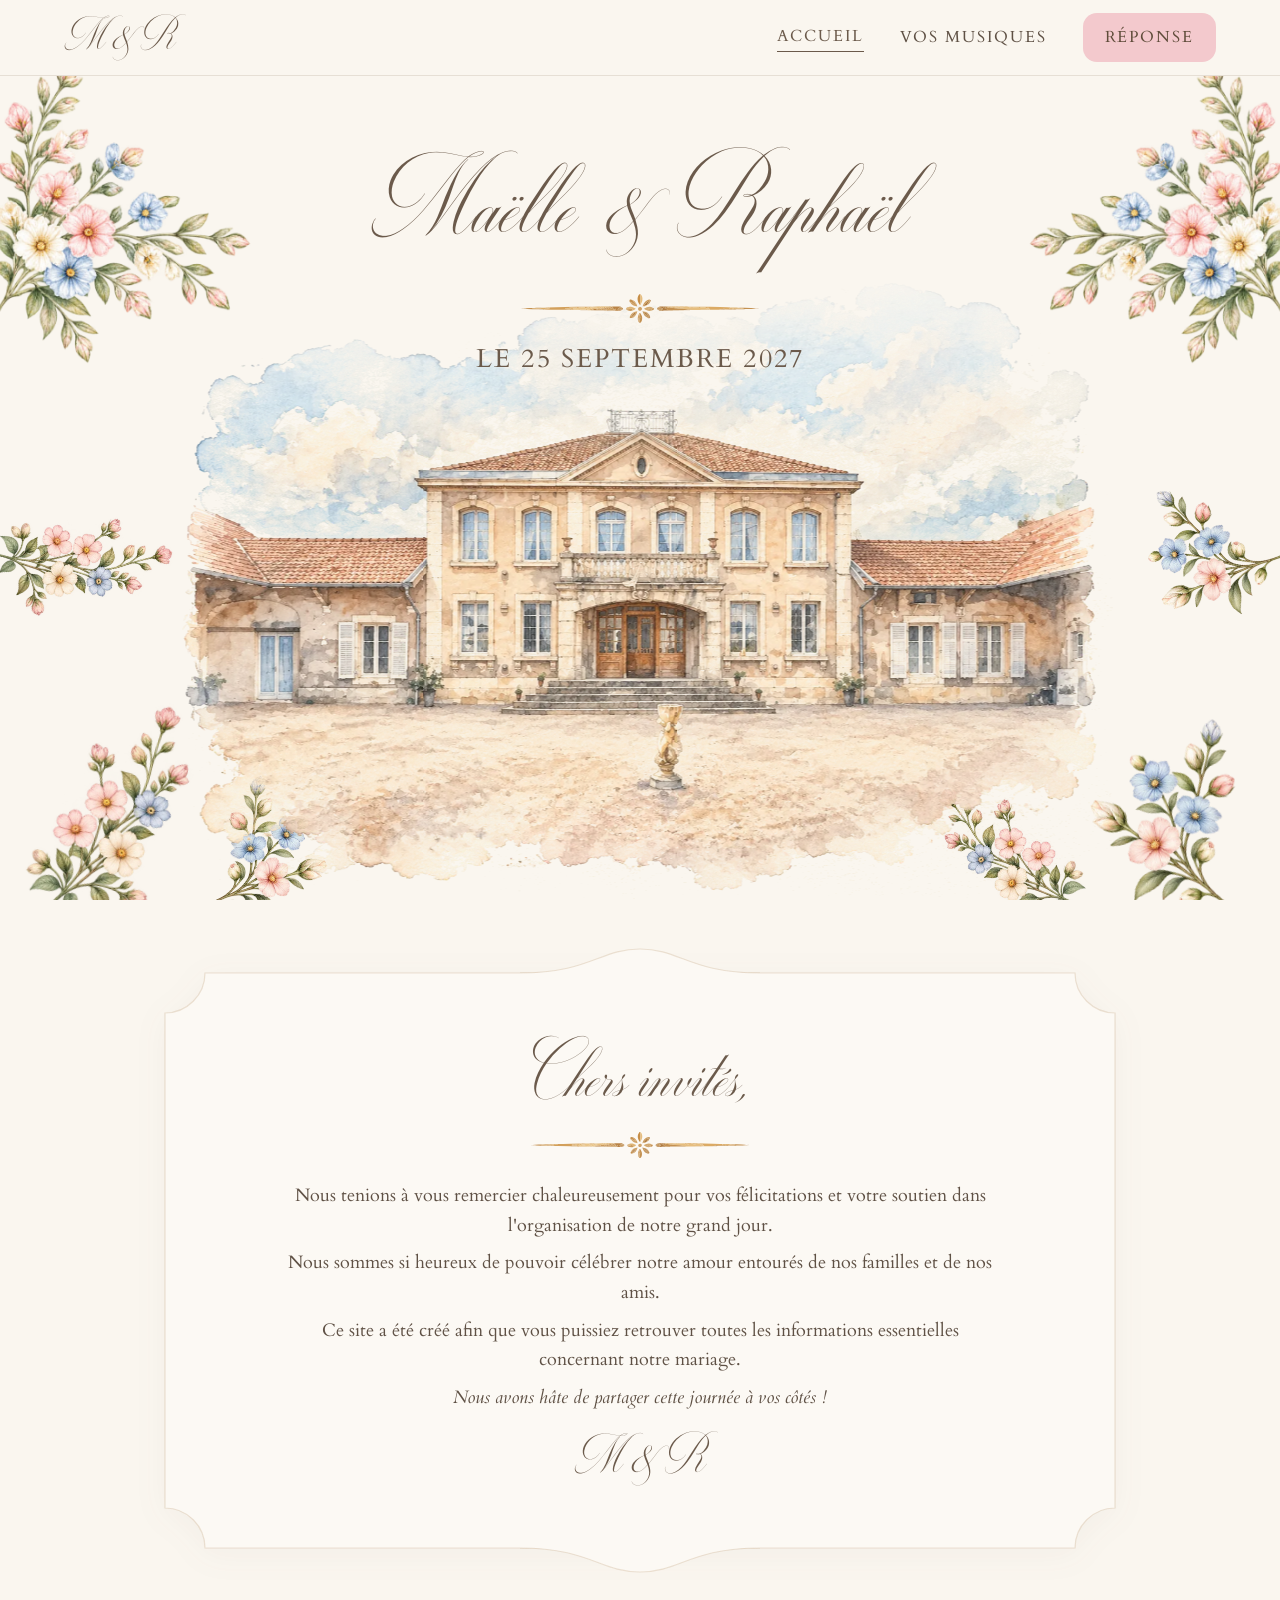
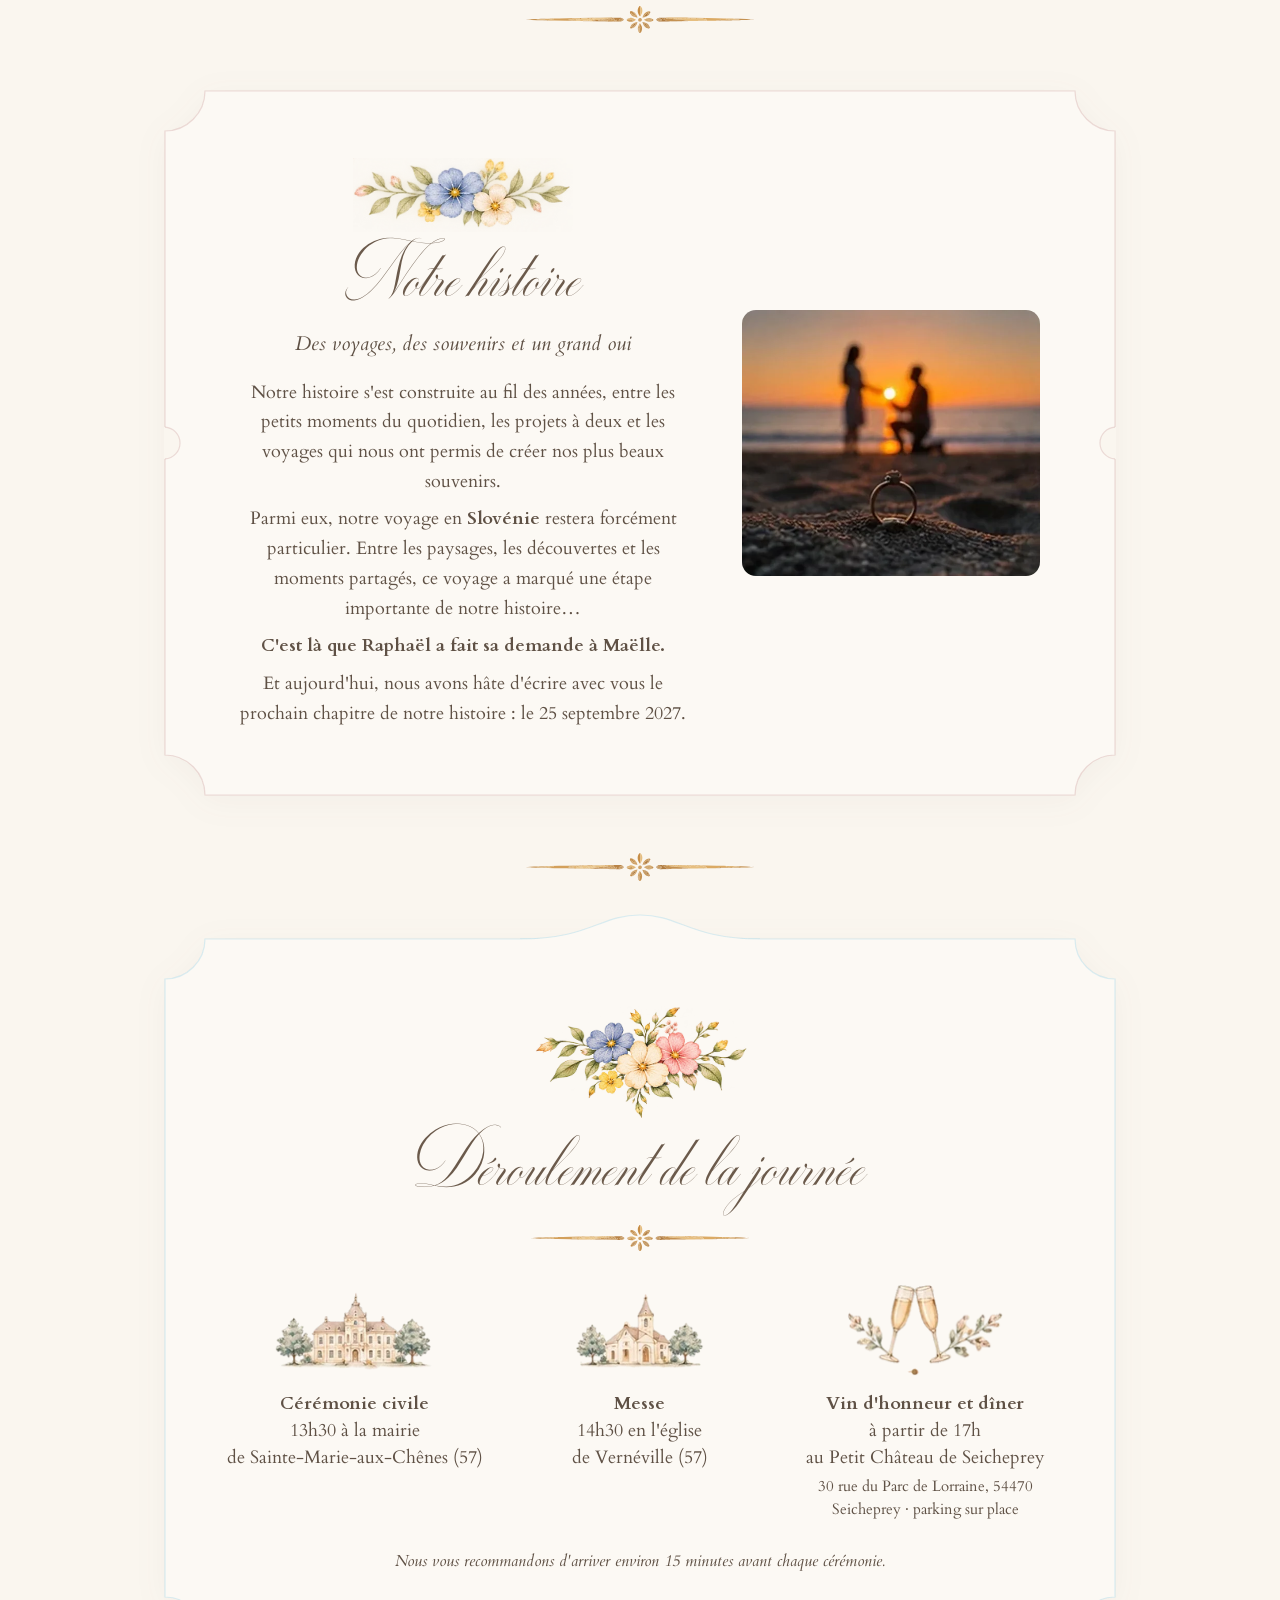
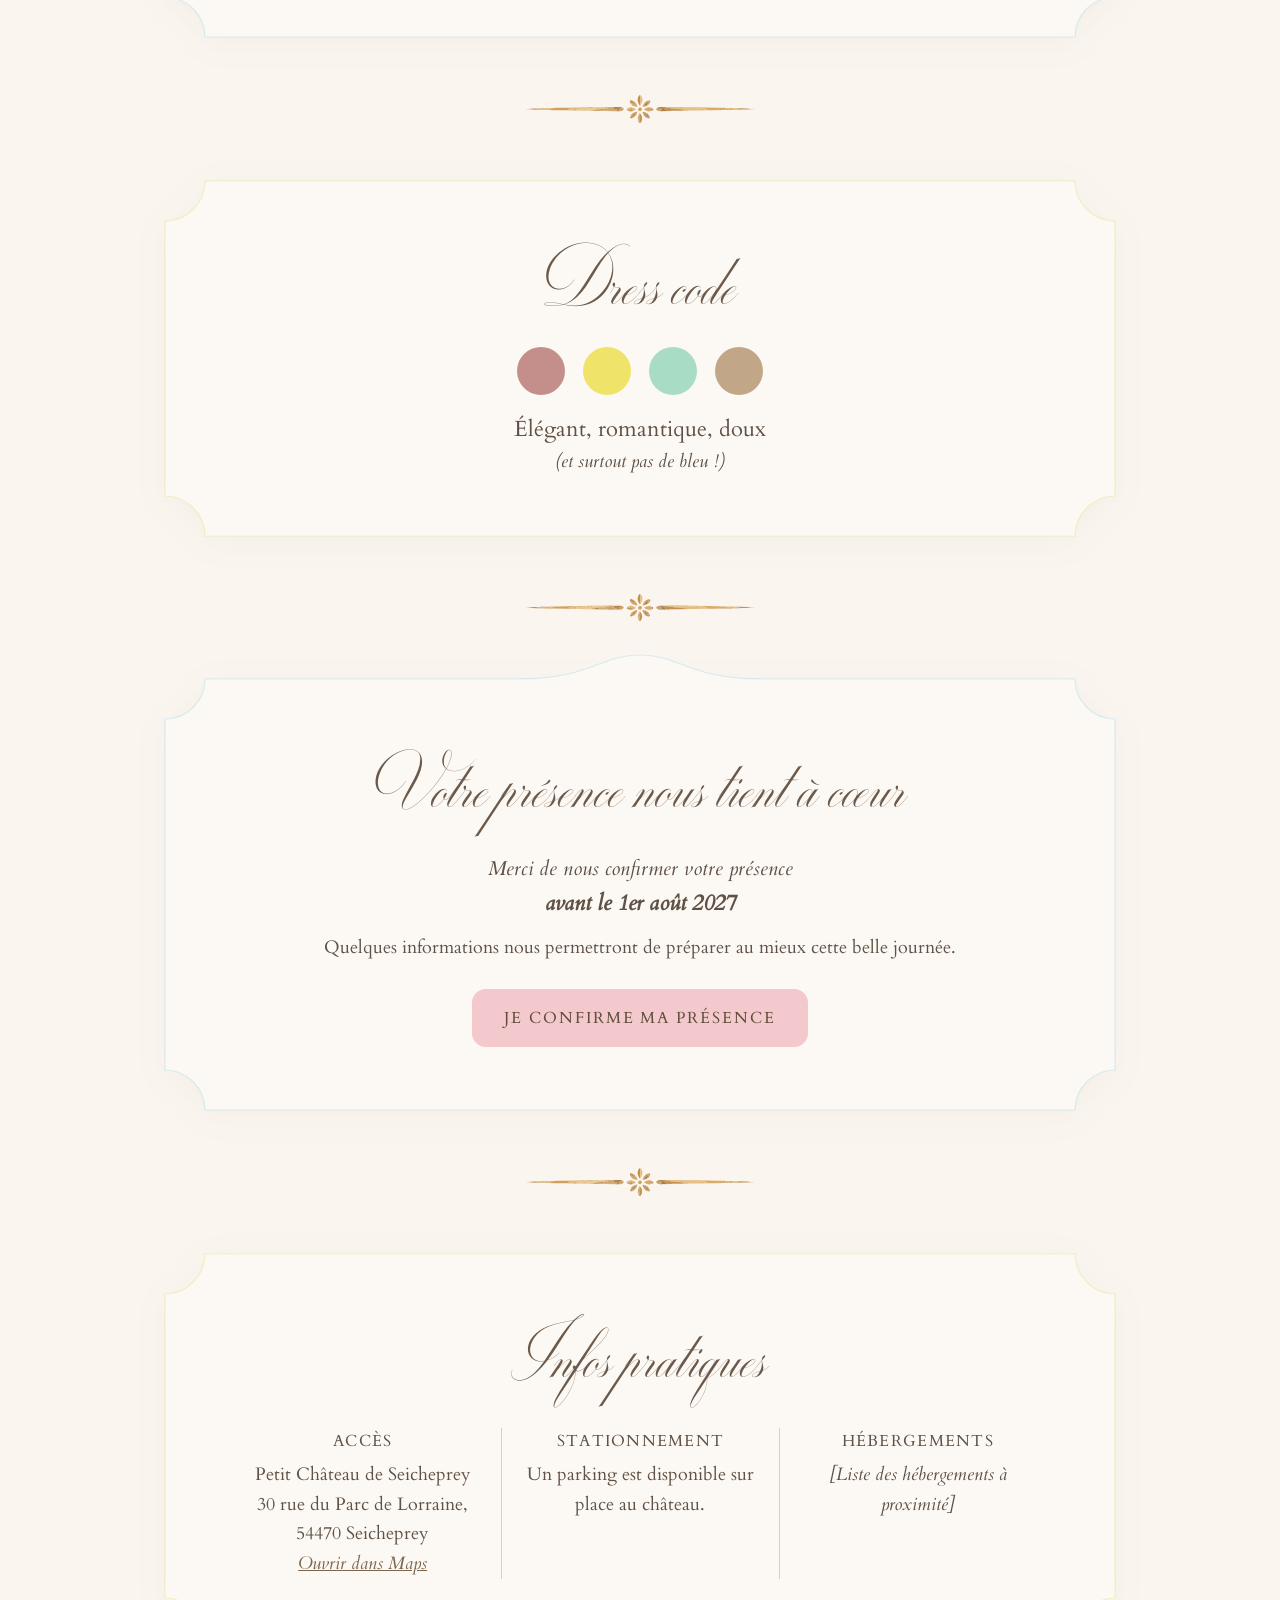
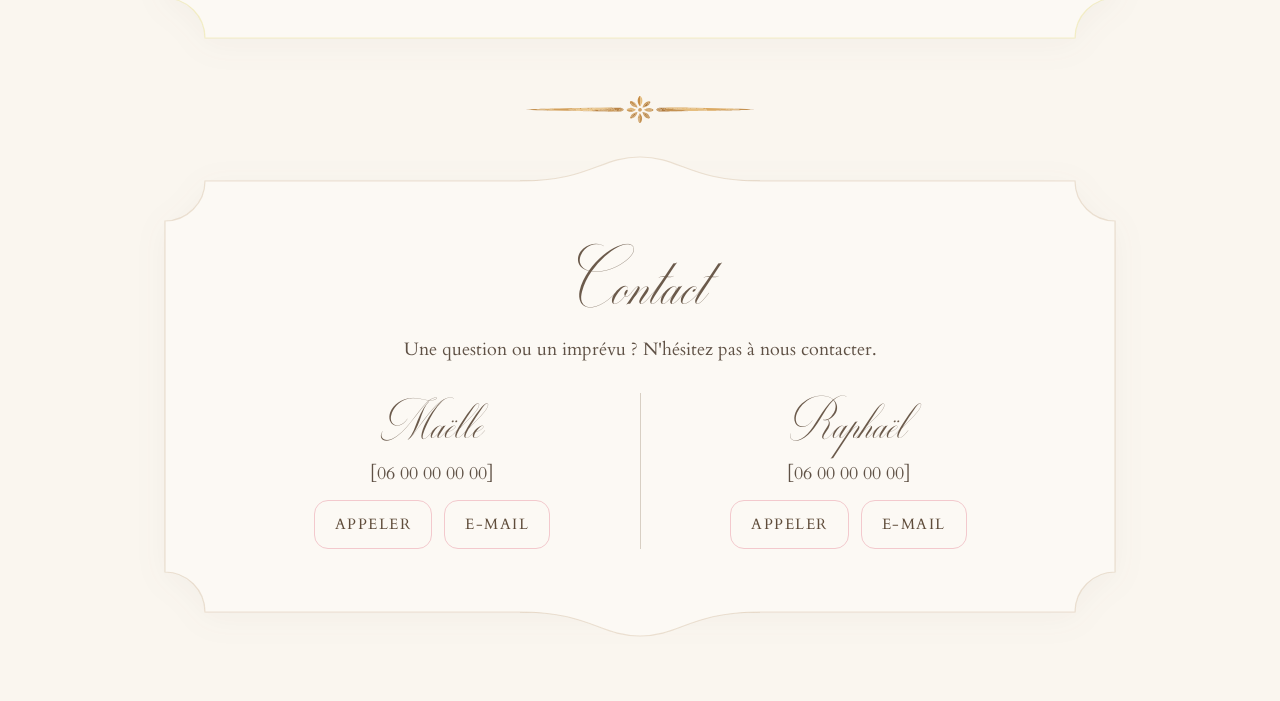
==== commit ce13d2f6: "feat(histoire): show the proposal photo alone, without polaroid frame Co-Authored-By: Claude Opus 5." ====
--- a/index.html
+++ b/index.html
@@ -91,10 +91,7 @@
         <p>Et aujourd'hui, nous avons hâte d'écrire avec vous le prochain chapitre de notre histoire : le 25 septembre 2027.</p>
       </div>
     </div>
-    <figure class="polaroid">
-      <img src="./assets/img/photo-demande.webp" alt="Raphaël fait sa demande à Maëlle sur une plage au coucher du soleil" width="394" height="385">
-      <figcaption class="manuscrit">Slovénie</figcaption>
-    </figure>
+    <img class="photo-histoire" src="./assets/img/photo-demande-seule.webp" alt="Raphaël fait sa demande à Maëlle sur une plage au coucher du soleil, en Slovénie" width="582" height="520">
   </section>
   <img class="separateur-section" src="./assets/img/separateur.svg" alt="">
 
--- a/css/style.css
+++ b/css/style.css
@@ -184,22 +184,6 @@
   text-align: center;
 }
 
-/* Liseré façon faire-part aussi en mobile (version plus fine du cadre desktop) */
-.carte::before {
-  content: "";
-  position: absolute;
-  z-index: -2;
-  inset: 0;
-  border: 34px solid transparent;
-  border-image: var(--liseret, url('../assets/cadres/sable.svg')) 50 fill / 34px stretch;
-  filter: drop-shadow(0 4px 10px rgba(95, 81, 69, 0.05));
-  pointer-events: none;
-}
-.liseret-rose  { --liseret: url('../assets/cadres/rose.svg'); }
-.liseret-jaune { --liseret: url('../assets/cadres/jaune.svg'); }
-.liseret-bleu  { --liseret: url('../assets/cadres/bleu.svg'); }
-.menu-mobile .carte::before { content: none; }
-.contenu .carte { padding-left: 10px; padding-right: 10px; }
 .titre-l { line-height: 0.9; }
 
 .separateur-section {
@@ -337,15 +321,14 @@
 .histoire .guirlande { width: 200px; margin-bottom: 4px; }
 .histoire .sous-titre { margin: 8px 0 18px; font-style: italic; font-size: 17px; }
 
-.polaroid {
-  margin: 26px 0 0;
-  padding: 10px 10px 34px;
-  background: #ffffff;
-  box-shadow: 0 6px 18px rgba(95, 81, 69, 0.18);
-  transform: rotate(-2deg);
-}
-.polaroid img { display: block; width: 240px; }
-.polaroid figcaption { margin-top: 8px; font-size: 30px; }
+.photo-histoire {
+  display: block;
+  width: 100%;
+  max-width: 300px;
+  height: auto;
+  margin-top: 26px;
+  border-radius: 14px;
+}
 
 .deroulement { padding: 30px 6px 28px; }
 .deroulement .ornement { width: 190px; margin-bottom: 4px; }
@@ -818,9 +801,7 @@
   }
   .histoire .guirlande { width: 220px; margin-bottom: 4px; }
   .histoire .sous-titre { font-size: 20px; }
-  .polaroid { margin: 0; justify-self: center; padding: 12px 12px 44px; box-shadow: 0 8px 24px rgba(95, 81, 69, 0.18); }
-  .polaroid img { width: 320px; }
-  .polaroid figcaption { margin-top: 10px; font-size: 39px; }
+  .photo-histoire { margin: 0; justify-self: center; max-width: 360px; }
 
   .deroulement { padding: 44px 40px; }
   .deroulement .ornement { width: 240px; }
@@ -1025,3 +1006,32 @@
 @keyframes vt-sortie { to { opacity: 0; translate: 0 -12px; } }
 @keyframes vt-entree { from { opacity: 0; translate: 0 16px; } }
 @keyframes apparait-deco { from { opacity: 0; } }
+
+/* ==========================================================================
+   Mobile (< 900px) : château sous le texte, fleurs devant les encarts
+   ========================================================================== */
+@media (max-width: 899px) {
+  /* Le château suit le texte au lieu d'être en fond : plus de chevauchement,
+     quelle que soit la hauteur de l'écran */
+  .hero-plein { flex-direction: column; align-items: center; justify-content: flex-start; min-height: 0; padding-top: 28px; padding-bottom: 24px; }
+  .hero-plein .chateau-fond {
+    position: static;
+    order: 2;
+    margin-top: 8px;
+    width: 118%;
+    flex-shrink: 0;
+    transform: none;
+    padding-top: 12px;
+  }
+
+  /* Fleurs devant les encarts, plus petites et rejetées dans les coins */
+  .cadre-fleuri { z-index: 15; }
+  .f-hg, .f-hd { --w: 80px; --ay: calc(var(--w) * .99 - 34px); }
+  .f-hg { --ax: -16px; }
+  .f-hd { --ax: calc(100% + 16px); }
+  .f-bg, .f-bd { --w: 62px; }
+  /* Marge pour que les fleurs des coins ne touchent pas le texte */
+  .contenu .carte { padding-left: 18px; padding-right: 18px; }
+  .f-bg { --ax: 10px; }
+  .f-bd { --ax: calc(100% - 10px); }
+}
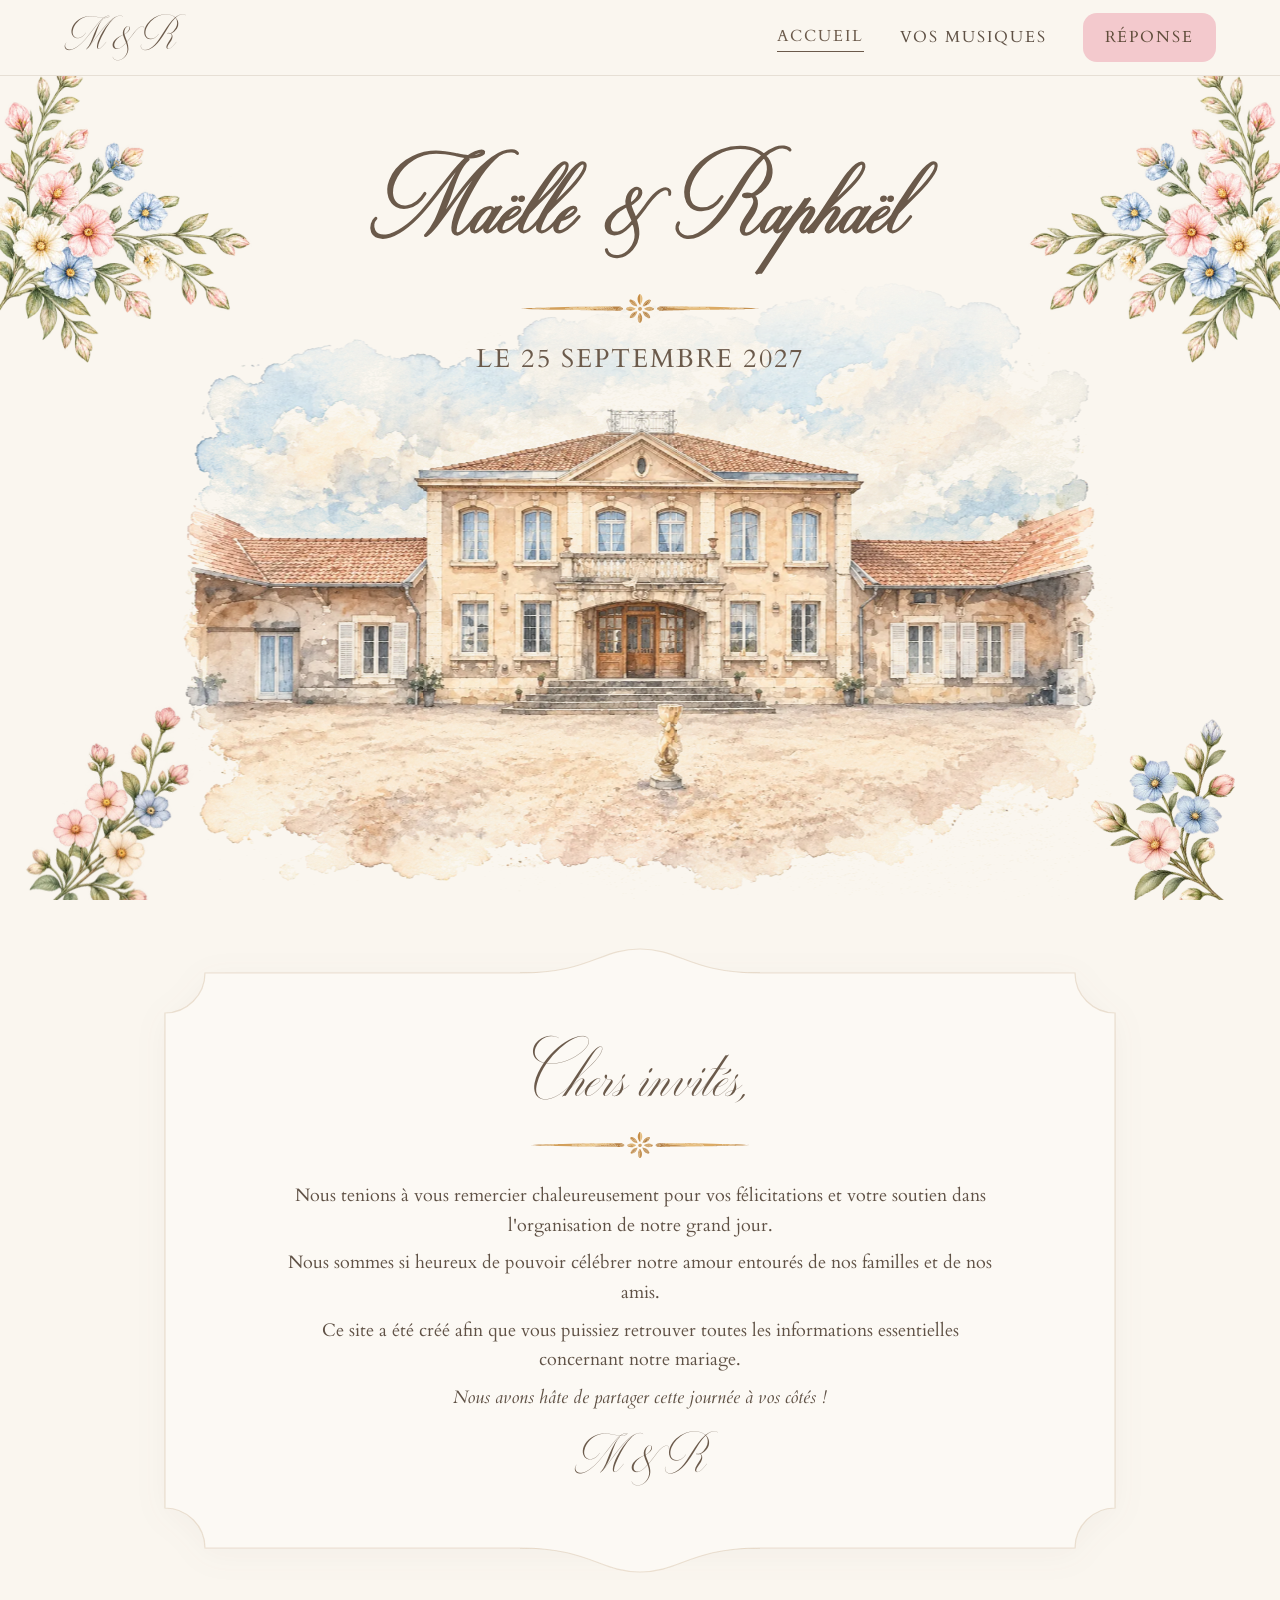
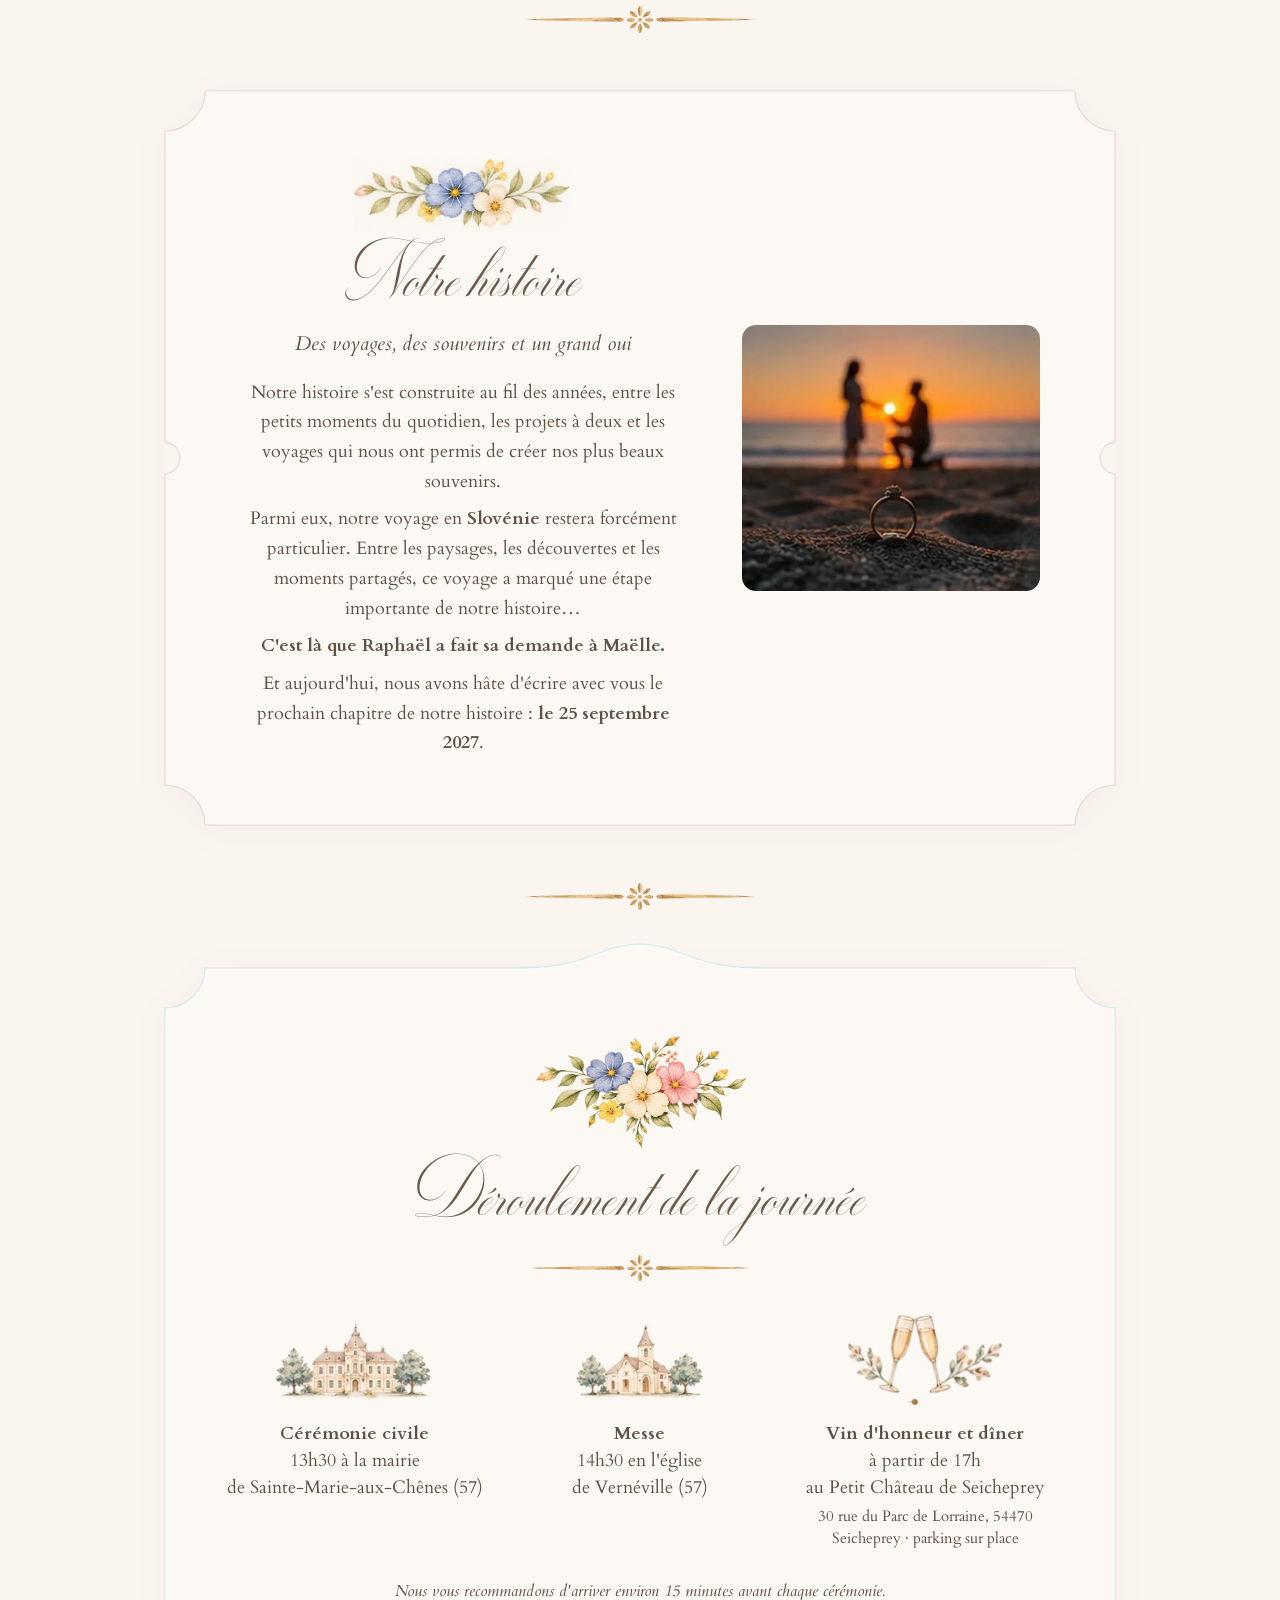
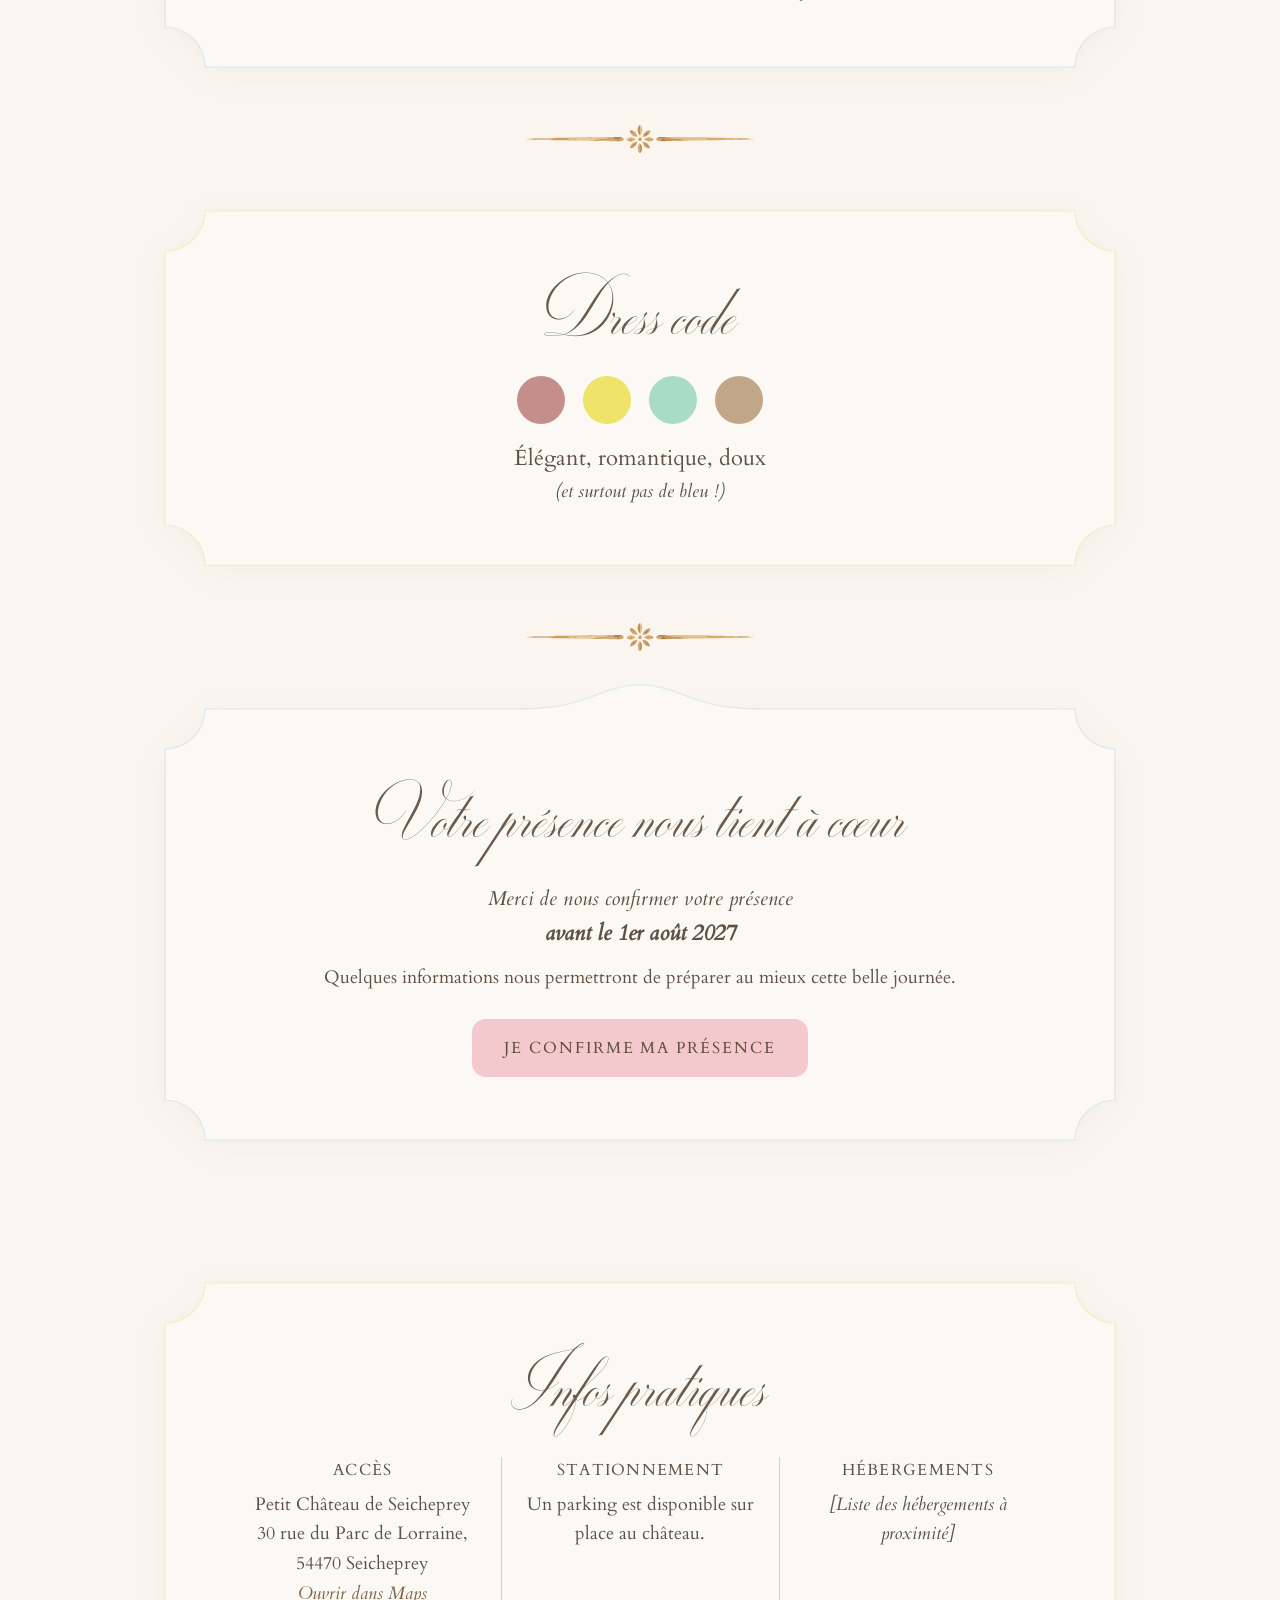
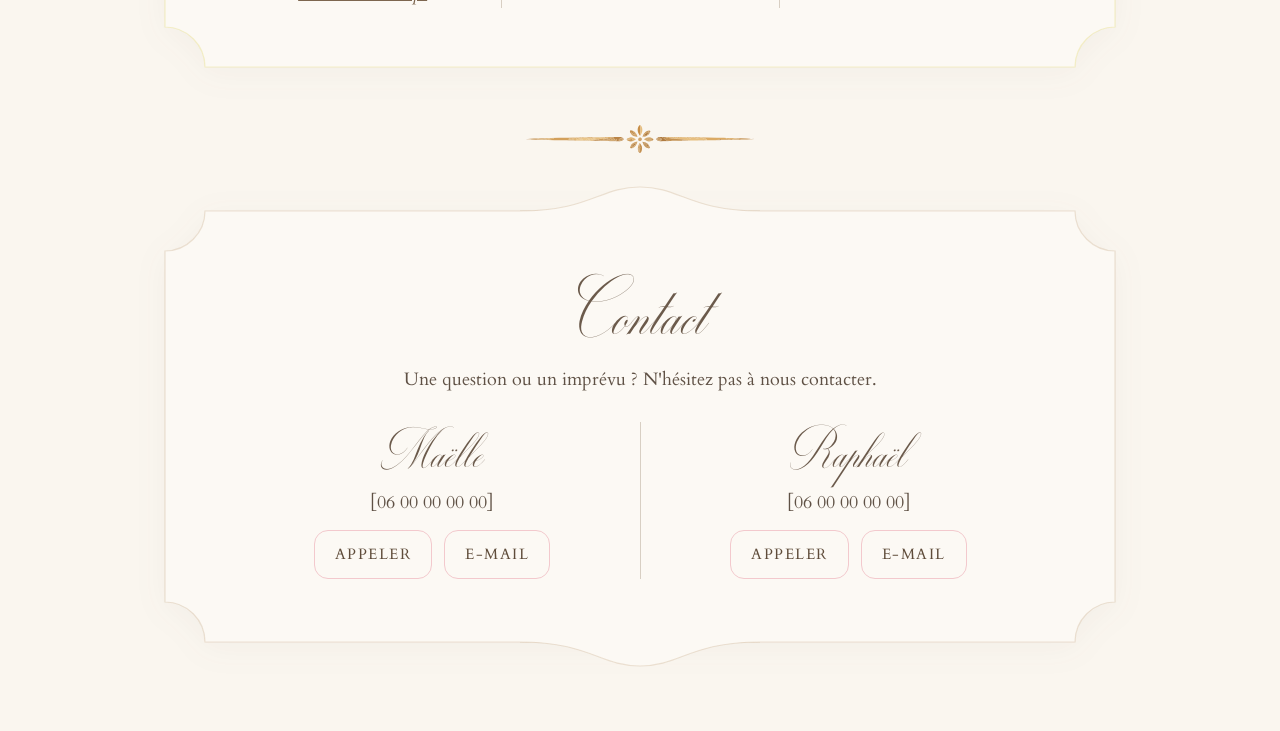
==== commit 55cfef5b: "feat(accueil): bold hero title and story date Co-Authored-By: Claude Opus 5.5 <noreply@anthropic.com" ====
--- a/index.html
+++ b/index.html
@@ -88,7 +88,7 @@
         <p>Notre histoire s'est construite au fil des années, entre les petits moments du quotidien, les projets à deux et les voyages qui nous ont permis de créer nos plus beaux souvenirs.</p>
         <p>Parmi eux, notre voyage en <strong>Slovénie</strong> restera forcément particulier. Entre les paysages, les découvertes et les moments partagés, ce voyage a marqué une étape importante de notre histoire…</p>
         <p><strong>C'est là que Raphaël a fait sa demande à Maëlle.</strong></p>
-        <p>Et aujourd'hui, nous avons hâte d'écrire avec vous le prochain chapitre de notre histoire : le 25 septembre 2027.</p>
+        <p>Et aujourd'hui, nous avons hâte d'écrire avec vous le prochain chapitre de notre histoire : <strong>le 25 septembre 2027</strong>.</p>
       </div>
     </div>
     <img class="photo-histoire" src="./assets/img/photo-demande-seule.webp" alt="Raphaël fait sa demande à Maëlle sur une plage au coucher du soleil, en Slovénie" width="582" height="520">
--- a/css/style.css
+++ b/css/style.css
@@ -277,6 +277,8 @@
 }
 .hero-centre { display: flex; flex-direction: column; align-items: center; }
 .titre-hero { font-size: 68px; line-height: 1.05; }
+/* Titre en « gras » : la police manuscrite n'a qu'une graisse, on épaissit le trait */
+.titre-hero { -webkit-text-stroke: 0.022em currentColor; paint-order: stroke fill; }
 .titre-hero .esperluette { font-size: 0.75em; margin-right: 0.08em; }
 .hero-plein .separateur { width: 160px; margin: 18px 0 12px; }
 .hero-plein .date { font-size: 20px; letter-spacing: 0.08em; color: var(--titre); }
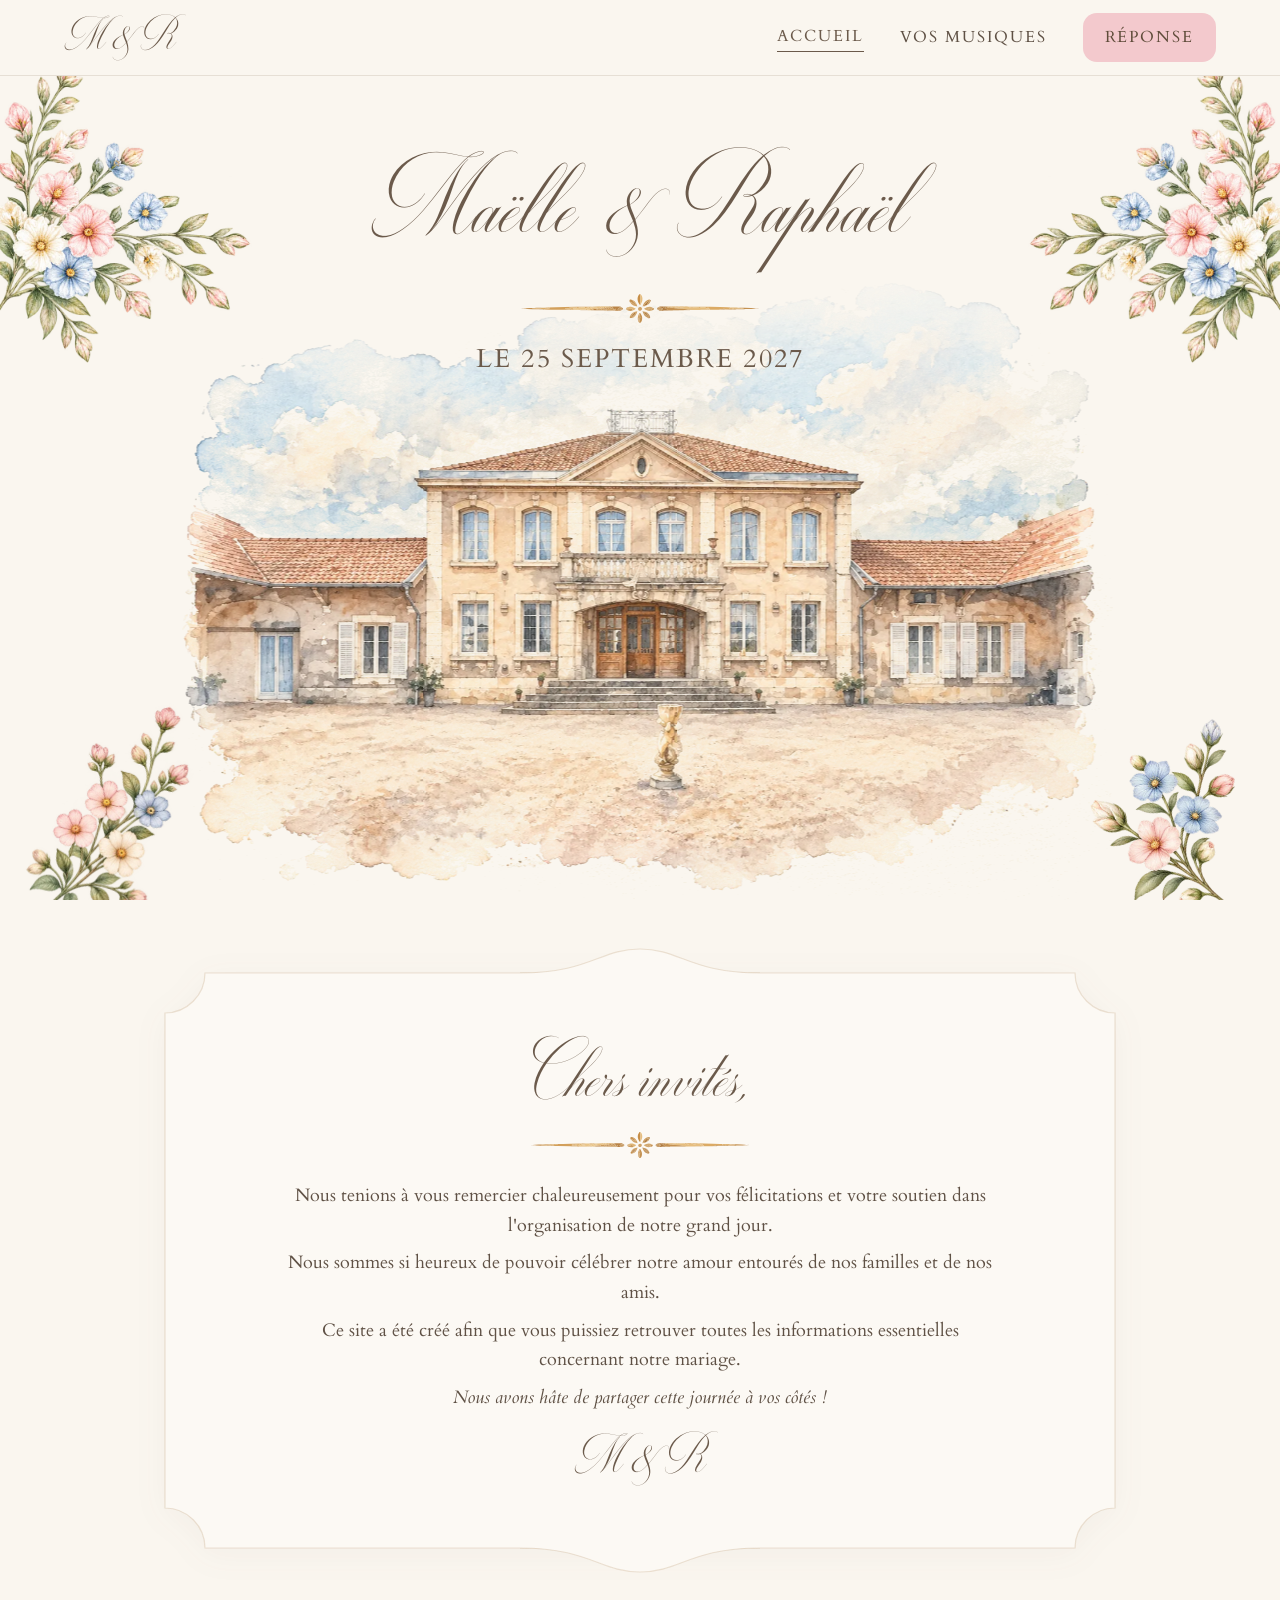
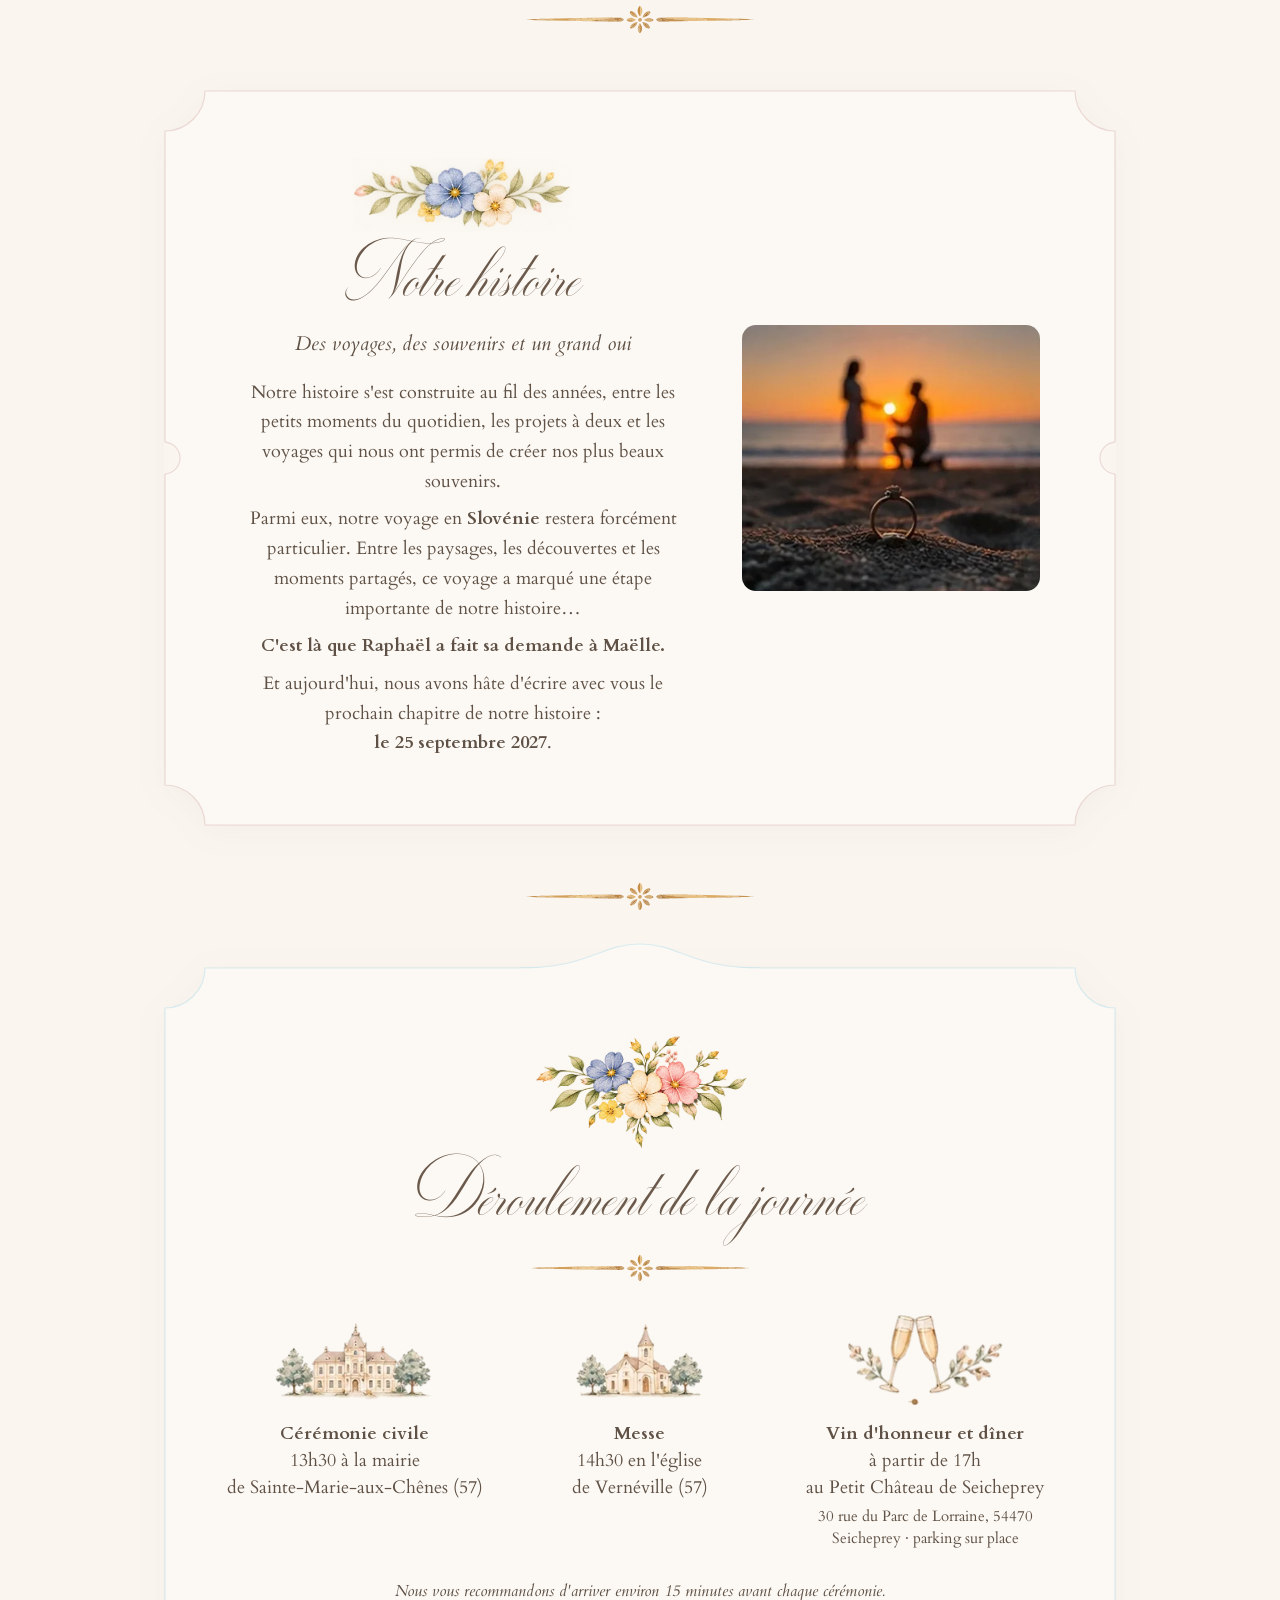
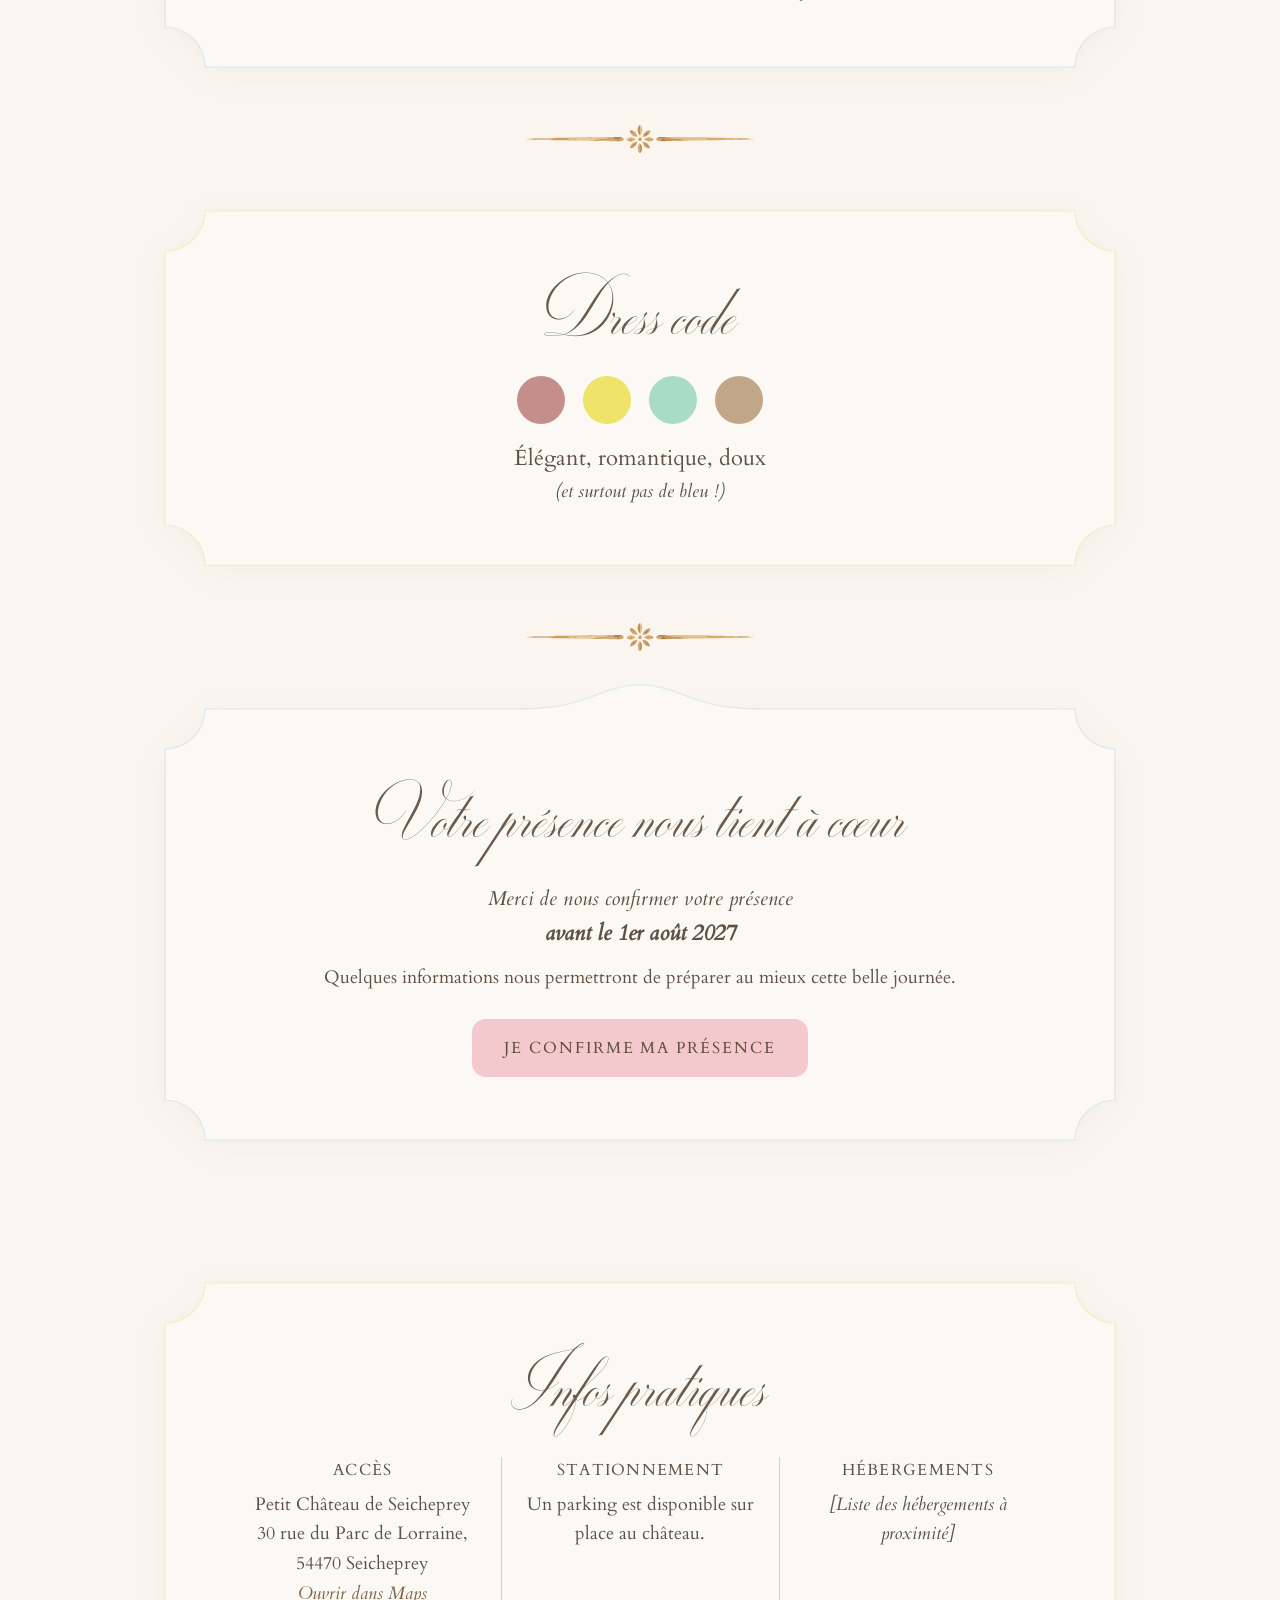
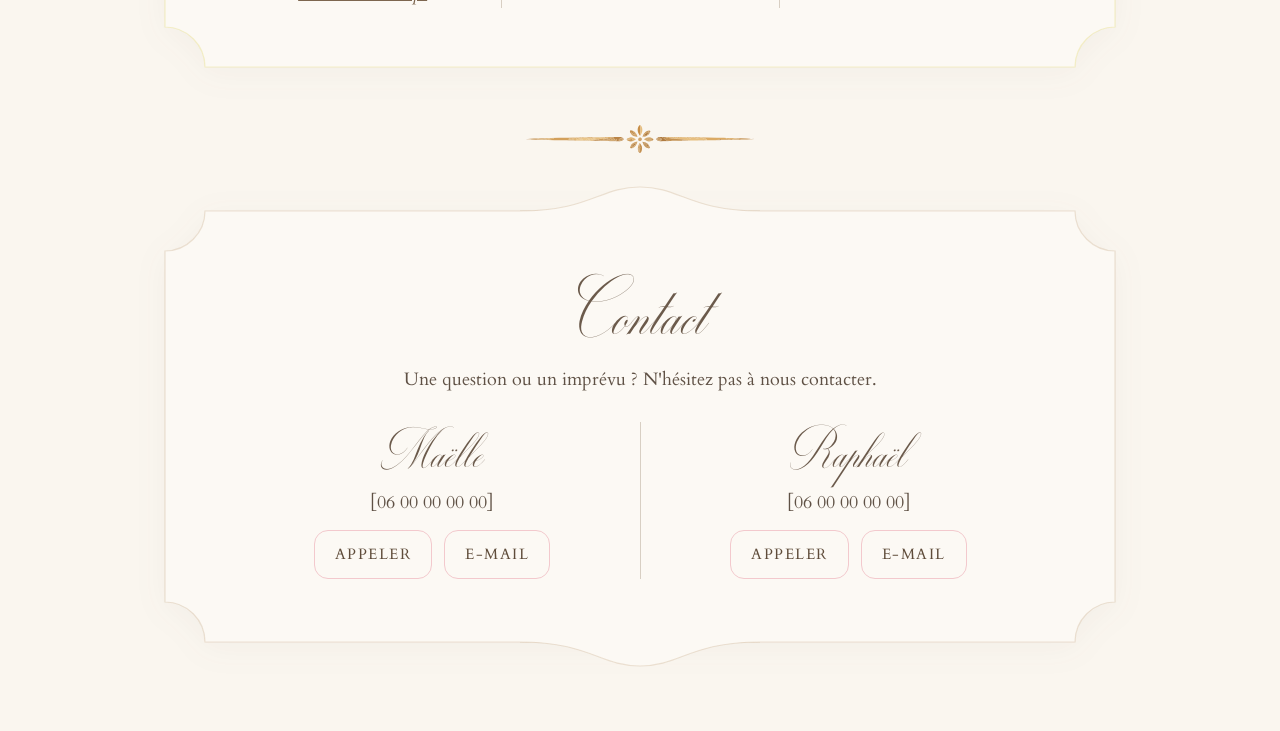
==== commit b7c369fc: "feat(accueil): put wedding date on its own line Co-Authored-By: Claude Opus 5.5 <noreply@anthropic.c" ====
--- a/index.html
+++ b/index.html
@@ -88,7 +88,7 @@
         <p>Notre histoire s'est construite au fil des années, entre les petits moments du quotidien, les projets à deux et les voyages qui nous ont permis de créer nos plus beaux souvenirs.</p>
         <p>Parmi eux, notre voyage en <strong>Slovénie</strong> restera forcément particulier. Entre les paysages, les découvertes et les moments partagés, ce voyage a marqué une étape importante de notre histoire…</p>
         <p><strong>C'est là que Raphaël a fait sa demande à Maëlle.</strong></p>
-        <p>Et aujourd'hui, nous avons hâte d'écrire avec vous le prochain chapitre de notre histoire : <strong>le 25 septembre 2027</strong>.</p>
+        <p>Et aujourd'hui, nous avons hâte d'écrire avec vous le prochain chapitre de notre histoire :<br><strong>le 25 septembre 2027</strong>.</p>
       </div>
     </div>
     <img class="photo-histoire" src="./assets/img/photo-demande-seule.webp" alt="Raphaël fait sa demande à Maëlle sur une plage au coucher du soleil, en Slovénie" width="582" height="520">
--- a/css/style.css
+++ b/css/style.css
@@ -277,8 +277,6 @@
 }
 .hero-centre { display: flex; flex-direction: column; align-items: center; }
 .titre-hero { font-size: 68px; line-height: 1.05; }
-/* Titre en « gras » : la police manuscrite n'a qu'une graisse, on épaissit le trait */
-.titre-hero { -webkit-text-stroke: 0.022em currentColor; paint-order: stroke fill; }
 .titre-hero .esperluette { font-size: 0.75em; margin-right: 0.08em; }
 .hero-plein .separateur { width: 160px; margin: 18px 0 12px; }
 .hero-plein .date { font-size: 20px; letter-spacing: 0.08em; color: var(--titre); }
